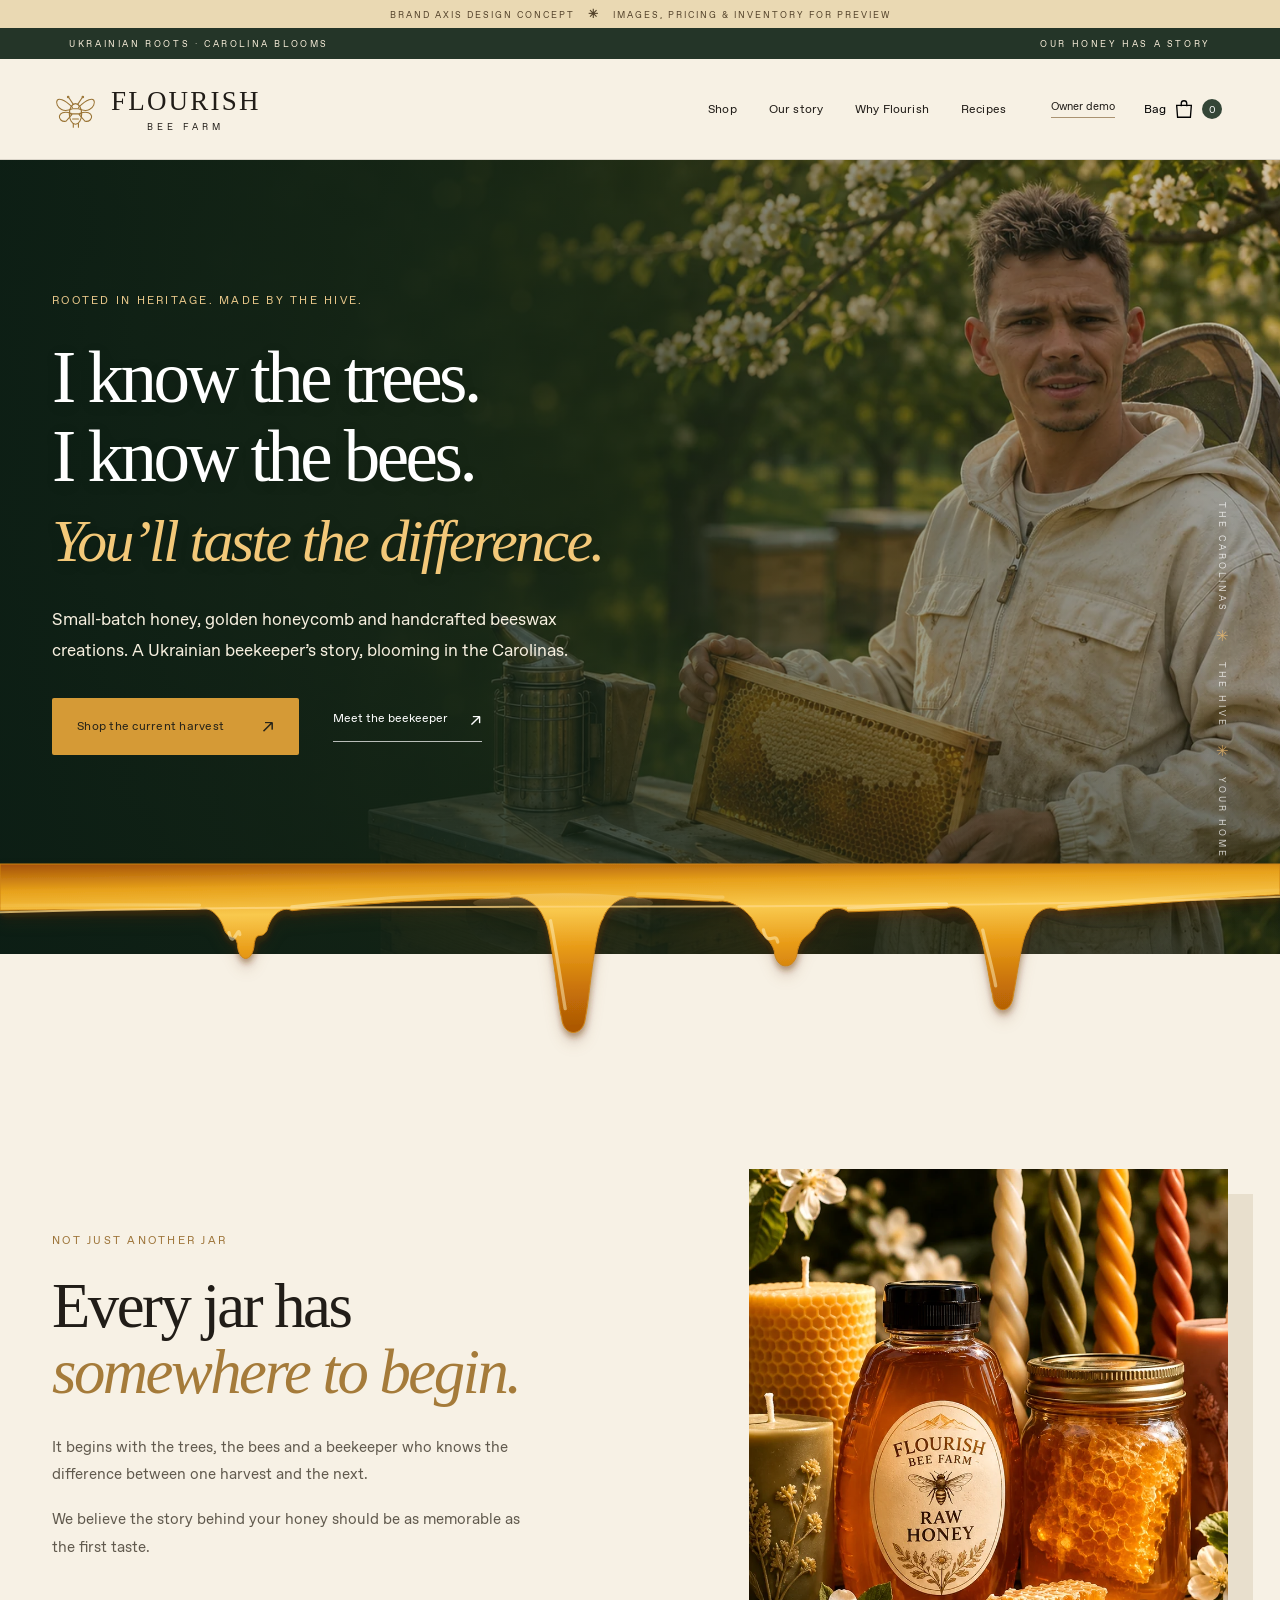
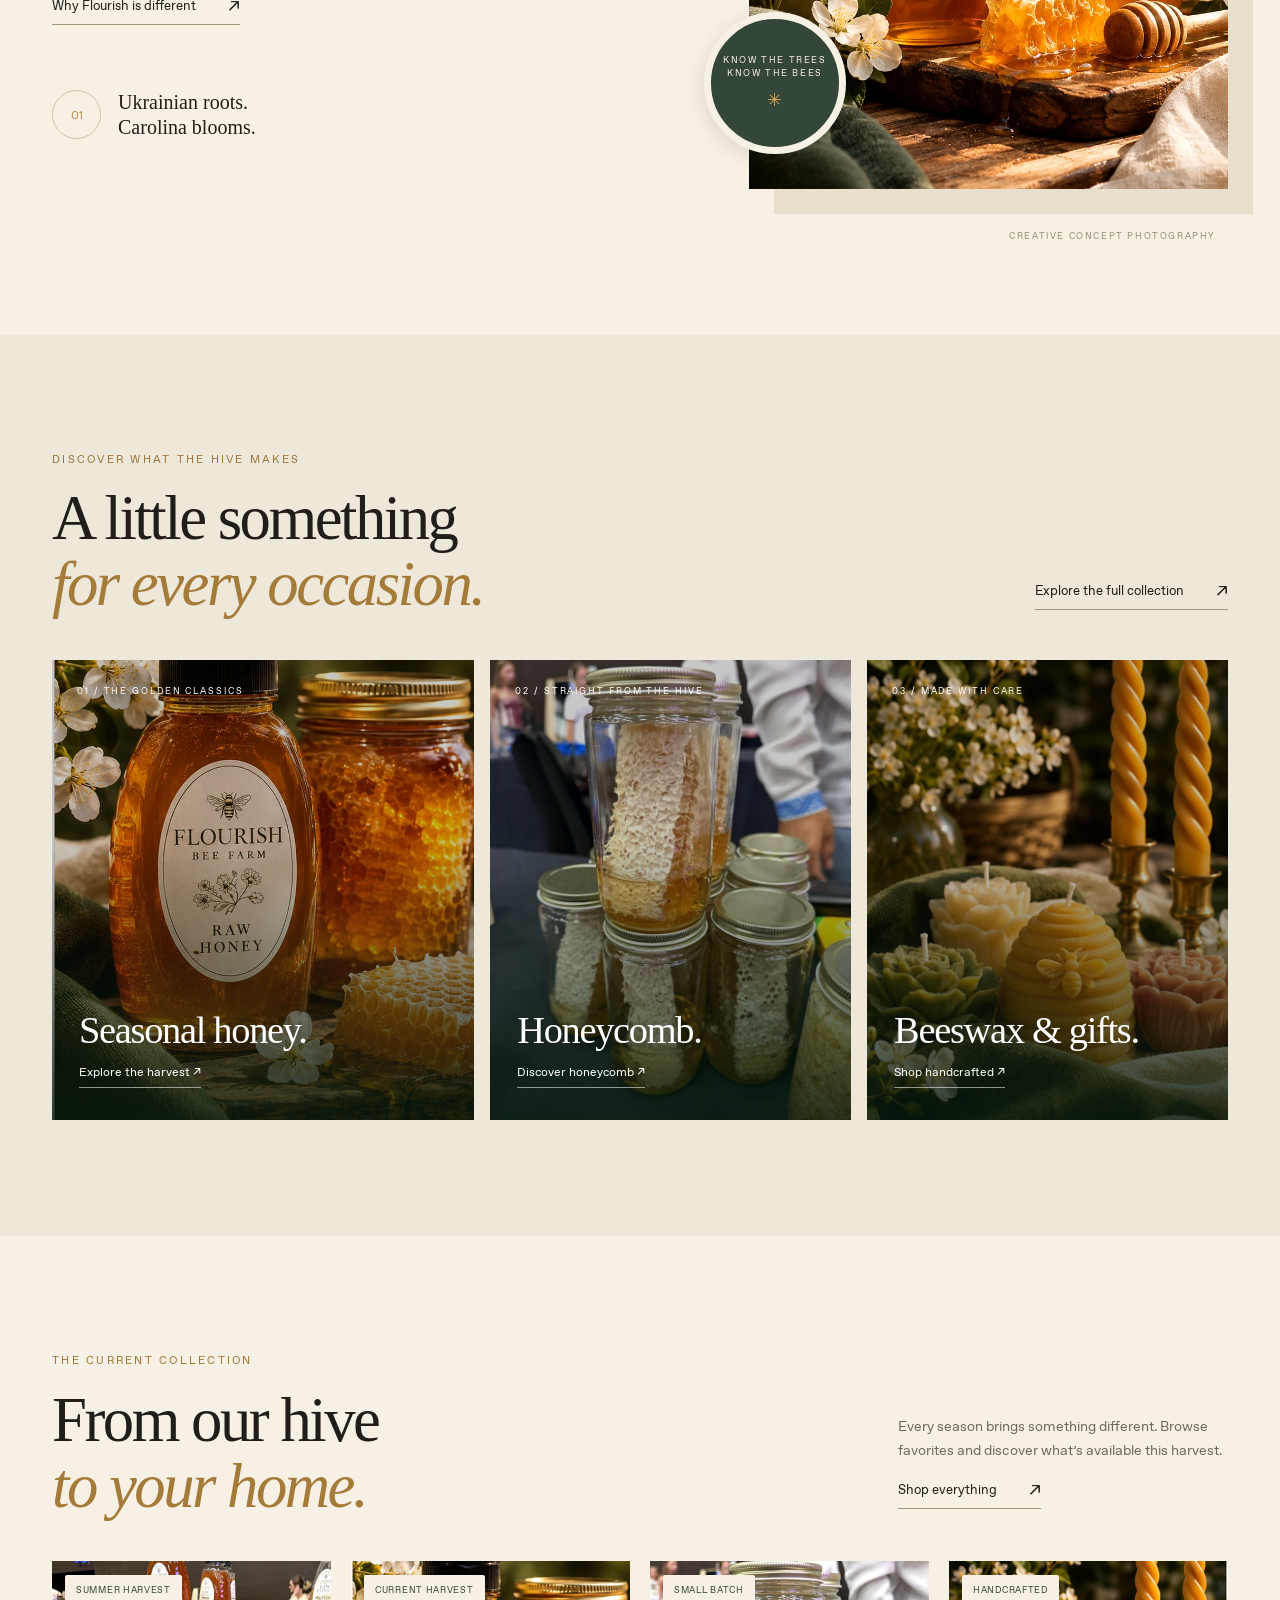
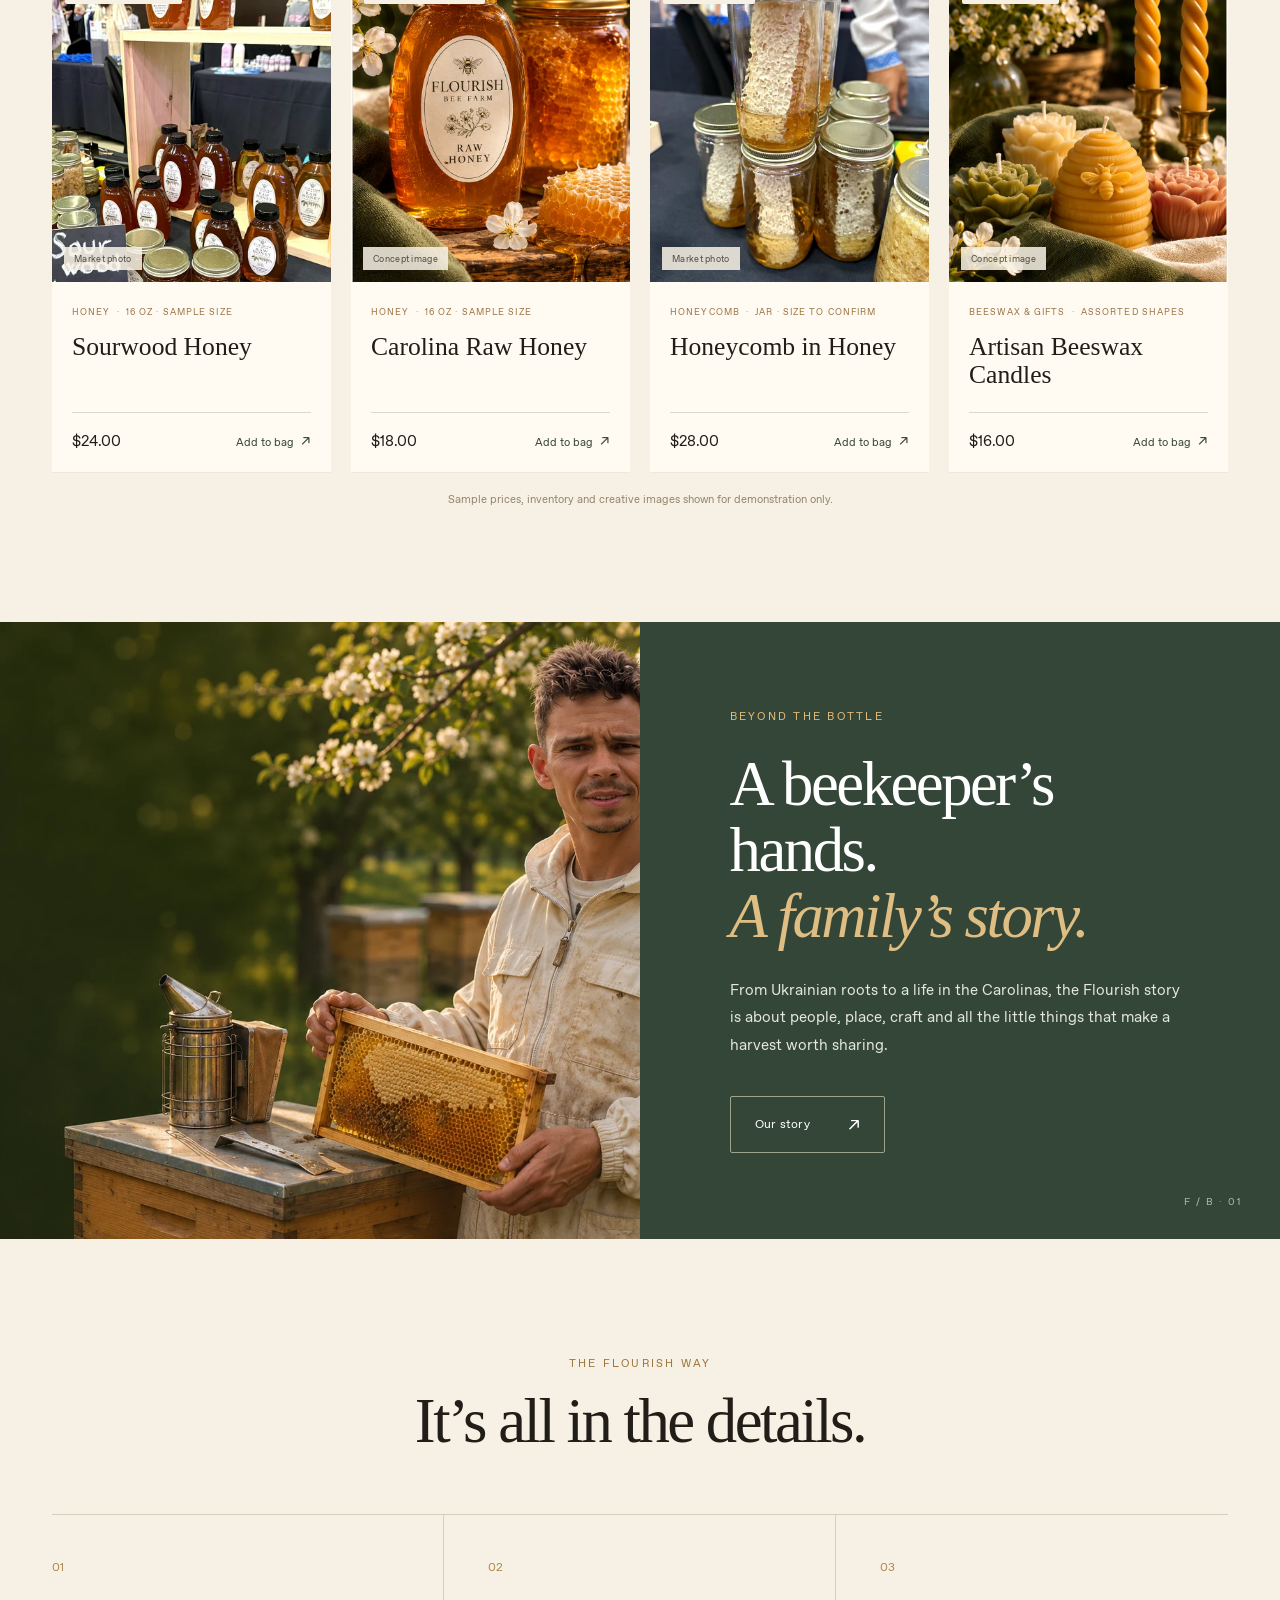
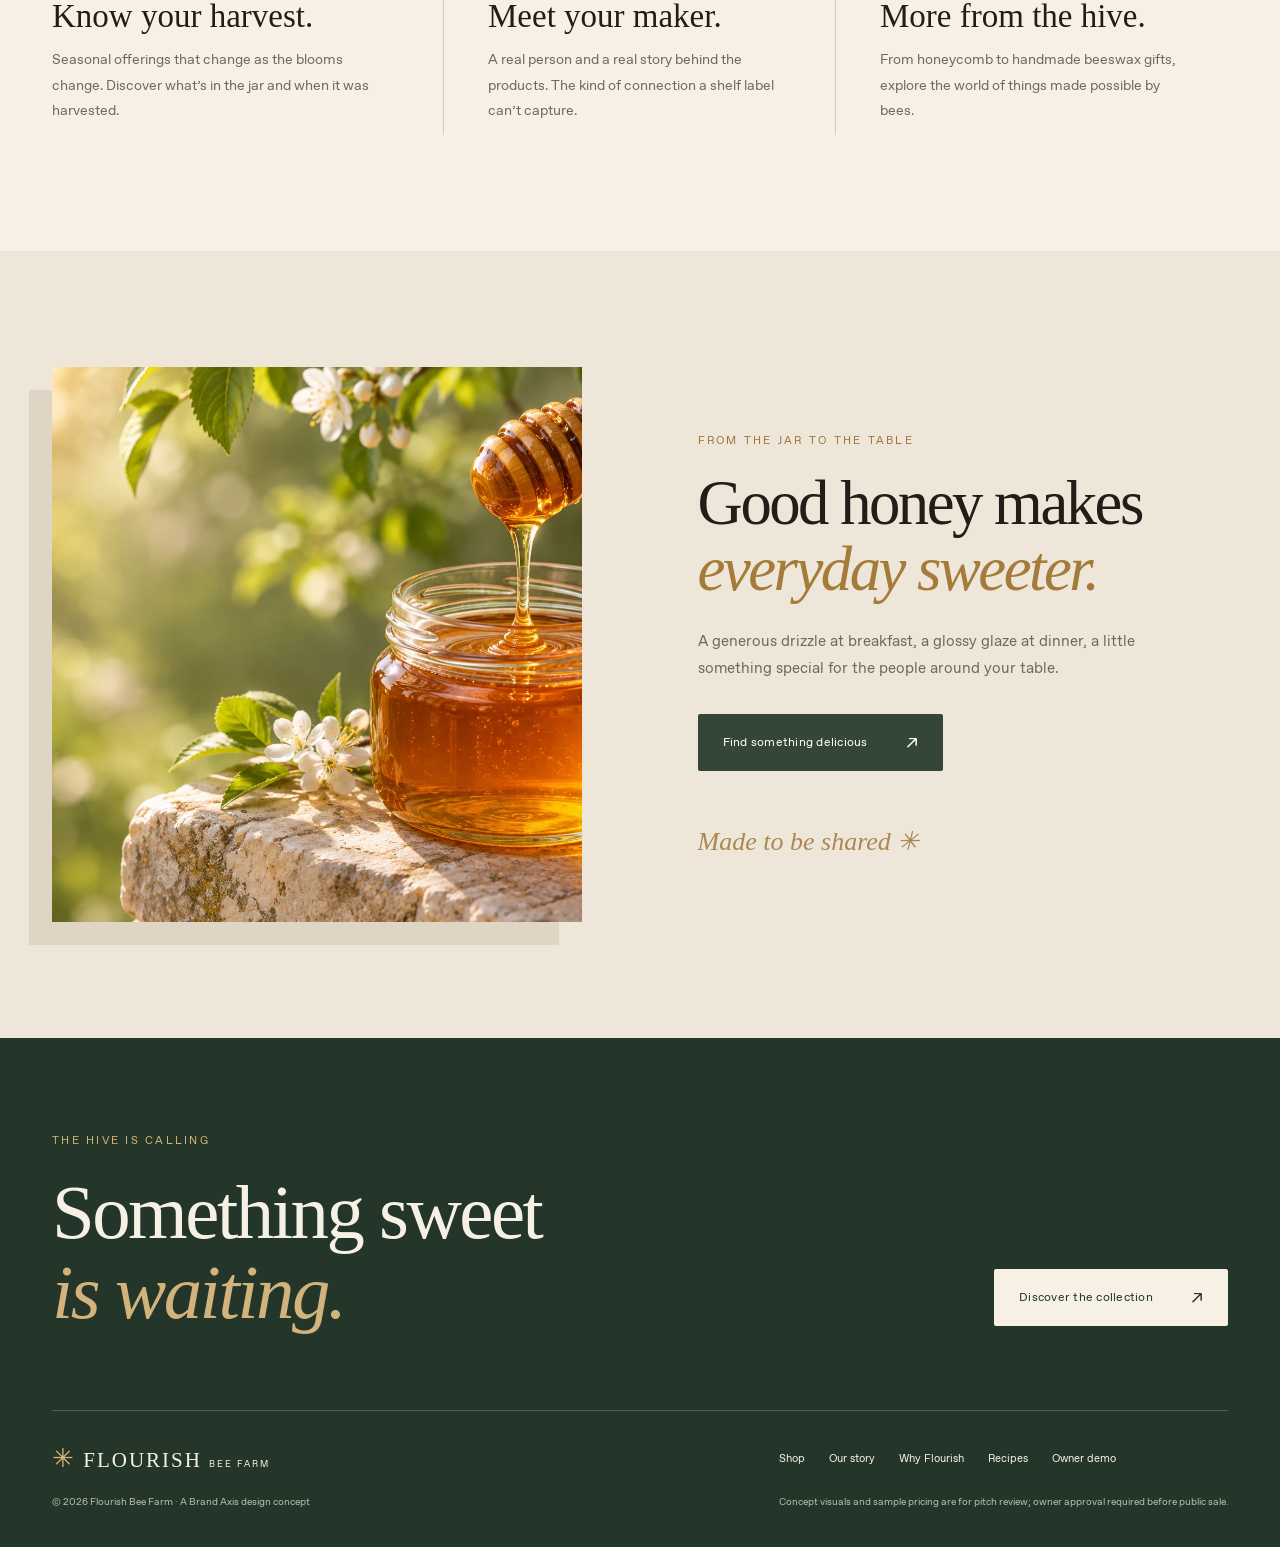
==== index.html @ b6181080 "Add files via upload" ====
<!doctype html><html lang="en"><head><meta charset="utf-8"><meta name="viewport" content="width=device-width,initial-scale=1"><meta name="theme-color" content="#344637"><meta name="description" content="Flourish Bee Farm: Ukrainian roots, Carolina bees, and honey made to be remembered."><meta name="robots" content="noindex,nofollow"><link rel="icon" href="assets/favicon.svg" type="image/svg+xml"><link rel="stylesheet" href="site.css"><title>Know the Trees. Know the Bees. | Flourish Bee Farm</title></head><body><a class="skip-link" href="#main">Skip to content</a><div class="preview-banner">BRAND AXIS DESIGN CONCEPT <span>✳</span> IMAGES, PRICING &amp; INVENTORY FOR PREVIEW</div><div class="announcement"><span>UKRAINIAN ROOTS · CAROLINA BLOOMS</span><span class="announcement-other">OUR HONEY HAS A STORY</span></div><header class="site-header"><div class="nav-wrap"><a href="index.html" class="brand" aria-label="Flourish Bee Farm, home"><svg class="brand-mark" aria-hidden="true" viewBox="0 0 64 64" fill="none" stroke="currentColor" stroke-width="1.5" stroke-linecap="round"><ellipse cx="32" cy="38" rx="8.4" ry="14"/><path d="M27 31h10M24 38h16M28 45h8M29 51v5M36 51v5M29 25l-6-9M35 25l6-9M28 29C3 5 2 27 13 32c6 3 10 1 15-1M36 29C61 5 62 27 51 32c-6 3-10 1-15-1M26 37C5 31 7 50 19 48l8-9M38 37c21-6 19 13 7 11l-8-9"/><circle cx="22" cy="15" r="1"/><circle cx="42" cy="15" r="1"/></svg><span>FLOURISH<small>BEE FARM</small></span></a><nav class="main-nav" aria-label="Main navigation"><a href="shop.html" data-nav="shop">Shop</a><a href="our-story.html" data-nav="story">Our story</a><a href="why-flourish.html" data-nav="why">Why Flourish</a><a href="recipes.html" data-nav="recipes">Recipes</a></nav><div class="nav-tools"><a href="admin.html" class="admin-top" title="Open owner demo">Owner demo</a><button type="button" class="bag-trigger" data-open-cart aria-label="Open shopping bag"><span>Bag</span><svg viewBox="0 0 24 24" fill="none" stroke="currentColor" stroke-width="1.45"><path d="M4 8h16l-1 13H5L4 8Z"/><path d="M9 9V6a3 3 0 0 1 6 0v3"/></svg><span class="bag-count" data-cart-count>0</span></button><button type="button" class="menu-toggle" id="menu-toggle" aria-label="Open navigation" aria-expanded="false" aria-controls="mobile-menu"><i></i><i></i></button></div></div><nav class="mobile-nav" id="mobile-menu" hidden aria-label="Mobile navigation"><a href="index.html">Home</a><a href="shop.html">Shop</a><a href="our-story.html">Our story</a><a href="why-flourish.html">Why Flourish</a><a href="recipes.html">Recipes</a><a href="admin.html">Owner preview ↗</a></nav></header><main id="main"><section class="hero" id="top"><img class="hero-image" src="assets/beekeeper-owner.webp" alt="Concept beekeeper portrait at an apiary" fetchpriority="high"><div class="hero-overlay"></div><div class="container hero-content"><div class="hero-copy"><p class="eyebrow hero-eyebrow">ROOTED IN HERITAGE. MADE BY THE HIVE.</p><h1>I know the trees.<br>I know the bees.<br><em>You’ll taste the difference.</em></h1><p>Small-batch honey, golden honeycomb and handcrafted beeswax creations. A Ukrainian beekeeper’s story, blooming in the Carolinas.</p><div class="hero-actions"><a class="btn btn-gold" href="shop.html">Shop the current harvest <span>↗</span></a><a class="hero-text-link" href="our-story.html">Meet the beekeeper <span>↗</span></a></div></div></div><div class="hero-side-note">THE CAROLINAS <span>✳</span> THE HIVE <span>✳</span> YOUR HOME</div><div class="honey-edge" aria-hidden="true"><svg id="honey-svg" viewBox="0 0 1440 210" preserveAspectRatio="none" xmlns="http://www.w3.org/2000/svg"><defs><linearGradient id="honey-gold" x1="0" x2="0.12" y1="0" y2="1"><stop offset="0" stop-color="#a45107"/><stop offset=".16" stop-color="#e7a11b"/><stop offset=".32" stop-color="#f9c94e"/><stop offset=".53" stop-color="#e99d19"/><stop offset=".77" stop-color="#cb7508"/><stop offset="1" stop-color="#ad5905"/></linearGradient><linearGradient id="honey-reflect" x1="0" y1="0" x2="1" y2="0"><stop offset="0" stop-color="#fff4bb" stop-opacity=".1"/><stop offset=".21" stop-color="#fff5cc" stop-opacity=".85"/><stop offset=".45" stop-color="#ffe4a0" stop-opacity=".3"/><stop offset=".75" stop-color="#ffffff" stop-opacity=".8"/><stop offset="1" stop-color="#fff6dd" stop-opacity=".1"/></linearGradient><filter id="honey-shadow" x="-10%" y="-20%" width="120%" height="170%"><feDropShadow dx="1" dy="4" stdDeviation="3" flood-color="#653300" flood-opacity=".26"/></filter><linearGradient id="honey-sheen" x1="0" y1="0" x2="0" y2="1"><stop stop-color="#fff4d2" stop-opacity=".88"/><stop offset="1" stop-color="#ffb931" stop-opacity="0"/></linearGradient></defs><path id="honey-body" fill="url(#honey-gold)" filter="url(#honey-shadow)" stroke="#cf8516" stroke-width="1"/><path id="honey-highlight" fill="none" stroke="url(#honey-reflect)" stroke-width="7" stroke-linecap="round" opacity=".85"/><path id="honey-rim" fill="none" stroke="#ffd984" stroke-width="2" opacity=".75"/><path id="honey-drop-shine" fill="none" stroke="#fff4c6" stroke-linecap="round" stroke-width="4" opacity=".62"/><ellipse id="honey-sparkle" cx="700" cy="40" rx="90" ry="10" fill="url(#honey-sheen)" opacity=".3"/></svg></div></section>
<section class="introduction section-padding" id="why"><div class="container intro-grid"><div class="intro-copy"><p class="eyebrow warm">NOT JUST ANOTHER JAR</p><h2>Every jar has<br><em>somewhere to begin.</em></h2><p>It begins with the trees, the bees and a beekeeper who knows the difference between one harvest and the next.</p><p>We believe the story behind your honey should be as memorable as the first taste.</p><a class="underlined-link" href="why-flourish.html">Why Flourish is different <span>↗</span></a><div class="heritage-tag"><span>01</span><div><strong>Ukrainian roots.</strong><strong>Carolina blooms.</strong></div></div></div><div class="intro-image-stack"><img class="intro-main" src="assets/scene-collection.webp" alt="Concept product still life with raw honey, honeycomb and beeswax candles" loading="lazy"><div class="intro-small-stamp">KNOW THE TREES<br>KNOW THE BEES<br><span>✳</span></div><div class="concept-caption">CREATIVE CONCEPT PHOTOGRAPHY</div></div></div></section>
<section class="categories section-padding"><div class="container"><div class="section-row"><div><p class="eyebrow warm">DISCOVER WHAT THE HIVE MAKES</p><h2>A little something<br><em>for every occasion.</em></h2></div><a href="shop.html" class="underlined-link">Explore the full collection <span>↗</span></a></div><div class="category-grid"><a class="category-tile category-large" href="shop.html?category=Honey"><img loading="lazy" src="assets/scene-honey.webp" alt="Concept artisanal raw honey bottle"><div class="tile-gradient"></div><span class="tile-index">01 / THE GOLDEN CLASSICS</span><div class="tile-copy"><h3>Seasonal honey.</h3><span>Explore the harvest ↗</span></div></a><a class="category-tile" href="shop.html?category=Honeycomb"><img loading="lazy" src="assets/market-honeycomb.webp" alt="Actual honeycomb displayed in glass jars at a Flourish market"><div class="tile-gradient"></div><span class="tile-index">02 / STRAIGHT FROM THE HIVE</span><div class="tile-copy"><h3>Honeycomb.</h3><span>Discover honeycomb ↗</span></div></a><a class="category-tile" href="shop.html?category=Beeswax%20%26%20Gifts"><img loading="lazy" src="assets/scene-candles.webp" alt="Concept beeswax candle arrangement"><div class="tile-gradient"></div><span class="tile-index">03 / MADE WITH CARE</span><div class="tile-copy"><h3>Beeswax &amp; gifts.</h3><span>Shop handcrafted ↗</span></div></a></div></div></section>
<section class="seasonal section-padding"><div class="container"><div class="section-row"><div><p class="eyebrow warm">THE CURRENT COLLECTION</p><h2>From our hive<br><em>to your home.</em></h2></div><div class="section-intro"><p>Every season brings something different. Browse favorites and discover what’s available this harvest.</p><a class="underlined-link" href="shop.html">Shop everything <span>↗</span></a></div></div><div id="featured-products" class="product-grid product-grid-four"></div><div class="pricing-note">Sample prices, inventory and creative images shown for demonstration only.</div></div></section>
<section class="story-band"><div class="story-band-image"><img loading="lazy" src="assets/beekeeper-owner.webp" alt="Concept portrait of a beekeeper inspecting a honeycomb frame"></div><div class="story-band-copy"><p class="eyebrow">BEYOND THE BOTTLE</p><h2>A beekeeper’s hands.<br><em>A family’s story.</em></h2><p>From Ukrainian roots to a life in the Carolinas, the Flourish story is about people, place, craft and all the little things that make a harvest worth sharing.</p><a class="btn btn-outline-light" href="our-story.html">Our story <span>↗</span></a><span class="story-band-number">F / B · 01</span></div></section>
<section class="value-section section-padding"><div class="container"><div class="value-heading"><p class="eyebrow warm">THE FLOURISH WAY</p><h2>It’s all in the details.</h2></div><div class="value-grid"><article><span>01</span><h3>Know your harvest.</h3><p>Seasonal offerings that change as the blooms change. Discover what’s in the jar and when it was harvested.</p></article><article><span>02</span><h3>Meet your maker.</h3><p>A real person and a real story behind the products. The kind of connection a shelf label can’t capture.</p></article><article><span>03</span><h3>More from the hive.</h3><p>From honeycomb to handmade beeswax gifts, explore the world of things made possible by bees.</p></article></div></div></section>
<section class="recipe-feature section-padding"><div class="container recipe-feature-grid"><div class="recipe-feature-photo"><img src="assets/pour.webp" loading="lazy" alt="Honey flowing from a dipper into a glass jar"></div><div class="recipe-feature-copy"><p class="eyebrow warm">FROM THE JAR TO THE TABLE</p><h2>Good honey makes<br><em>everyday sweeter.</em></h2><p>A generous drizzle at breakfast, a glossy glaze at dinner, a little something special for the people around your table.</p><a class="btn btn-dark" href="recipes.html">Find something delicious <span>↗</span></a><div class="script-accent">Made to be shared ✳</div></div></div></section>
</main><footer class="footer"><div class="footer-lead container"><div><p class="eyebrow">THE HIVE IS CALLING</p><h2>Something sweet<br><em>is waiting.</em></h2></div><a href="shop.html" class="btn btn-cream">Discover the collection <span>↗</span></a></div><div class="footer-bottom container"><a class="footer-brand" href="index.html"><span>✳</span> FLOURISH <small>BEE FARM</small></a><div class="footer-links"><a href="shop.html">Shop</a><a href="our-story.html">Our story</a><a href="why-flourish.html">Why Flourish</a><a href="recipes.html">Recipes</a><a href="admin.html">Owner demo</a></div><p>© <span id="year">2026</span> Flourish Bee Farm · A Brand Axis design concept</p><p class="footer-legal">Concept visuals and sample pricing are for pitch review; owner approval required before public sale.</p></div></footer><dialog class="cart-dialog" id="cart-panel" aria-labelledby="cart-title"><div class="cart-shell"><div class="cart-header"><div><p class="eyebrow warm">A LITTLE SOMETHING SWEET</p><h2 id="cart-title">Your bag <span>✳</span></h2></div><button class="close-icon" aria-label="Close bag" data-cart-close>×</button></div><div id="cart-items" class="bag-items"></div><div class="bag-footer"><p class="cart-shipping" data-shipping-remaining></p><div class="subtotal"><span>Estimated subtotal</span><strong data-subtotal>$0.00</strong></div><button class="btn btn-dark checkout-btn" id="cart-checkout" type="button">Checkout coming with Stripe <span>↗</span></button><p class="cart-disclaimer">Design preview only. No payments, live stock or orders are processed.</p></div></div></dialog><div id="toast" class="toast" role="status" aria-live="polite"></div><script defer src="site.js"></script><script defer src="honey.js"></script></body></html>
---- site.css ----
@font-face{font-family:Flourish Sans;src:url('assets/sans.woff2') format('woff2');font-display:swap;font-weight:100 900}
:root{--ivory:#F7F1E5;--paper:#EAE4D8;--linen:#E5DBCA;--honey:#D59A36;--gold:#eebc61;--amber:#503019;--forest:#344637;--forest-dark:#243528;--ink:#211D18;--muted:#71695C;--line:rgba(67,62,44,.18);--serif:Georgia,'Times New Roman',serif;--sans:'Flourish Sans',Arial,sans-serif}
*,*:before,*:after{box-sizing:border-box}html{scroll-behavior:smooth;scroll-padding-top:100px}body{margin:0;background:var(--ivory);color:var(--ink);font-family:var(--sans);font-size:15px;-webkit-font-smoothing:antialiased}body:has(dialog[open]){overflow:hidden}button,input,textarea,select{font:inherit}button{cursor:pointer}button:disabled{opacity:.52;cursor:not-allowed}a{color:inherit;text-decoration:none}img{display:block;width:100%;height:100%;object-fit:cover}h1,h2,h3,h4,p,figure{margin:0}h1,h2,h3{font-family:var(--serif);font-weight:400}em{font-weight:400}a:focus-visible,button:focus-visible,input:focus-visible,select:focus-visible,textarea:focus-visible,summary:focus-visible{outline:2px solid var(--honey);outline-offset:4px}::selection{background:#eed198;color:var(--ink)}.container{width:min(1320px,calc(100% - 104px));margin:0 auto}.section-padding{padding:116px 0}.eyebrow{font-weight:650;font-size:11px;letter-spacing:2.25px;line-height:1.7}.eyebrow.warm,.warm{color:#9d7439}.tiny-label{font-size:11px;letter-spacing:1px;text-transform:uppercase}.muted{color:var(--muted)}h2{font-size:clamp(45px,4.9vw,72px);line-height:1.05;letter-spacing:-2.5px}h2 em,h1 em{font-style:italic;color:#a57b3a}.btn{display:inline-flex;align-items:center;justify-content:space-between;gap:38px;min-height:52px;padding:17px 24px;border:1px solid transparent;border-radius:2px;font-size:12px;font-weight:700;letter-spacing:.25px;transition:background .25s,transform .25s,border .25s;white-space:nowrap}.btn span,.underlined-link span{font-size:18px;font-weight:400}.btn:hover{transform:translateY(-2px)}.btn-gold{background:var(--honey);color:#262319}.btn-gold:hover{background:#edb65a}.btn-dark{background:var(--forest);color:#fff}.btn-dark:hover{background:#213729}.btn-cream{background:var(--ivory);color:var(--forest-dark)}.btn-cream:hover{background:#fff}.btn-outline-light{border-color:#e4e0c49b;color:#fff}.btn-outline-light:hover{background:#ffffff1c}.underlined-link{display:inline-flex;gap:32px;align-items:center;justify-content:space-between;border-bottom:1px solid #9d987d;padding-bottom:8px;font-size:13px;font-weight:700;width:max-content;max-width:100%;transition:gap .2s}.underlined-link:hover{gap:43px}.skip-link{position:fixed;top:-140px;left:16px;padding:14px 18px;background:#fff;z-index:999}.skip-link:focus{top:15px}.sr-only,.visually-hidden{position:absolute;width:1px;height:1px;margin:-1px;padding:0;overflow:hidden;clip:rect(0,0,0,0);white-space:nowrap;border:0}
/* Navigation */
.preview-banner{background:#ead9b3;color:#54432b;text-align:center;padding:7px 15px;font-size:9px;letter-spacing:2px;font-weight:800}.preview-banner span{padding-inline:9px;font-size:12px}.announcement{min-height:31px;background:var(--forest-dark);color:#f6ecd8;display:flex;justify-content:space-between;align-items:center;padding:6px 5.4%;font-size:9px;letter-spacing:2.6px;font-weight:600}.site-header{position:relative;z-index:50;background:#f7f1e5f7;border-bottom:1px solid rgba(55,52,42,.15)}.nav-wrap{width:min(1450px,calc(100% - 104px));margin:0 auto;display:flex;align-items:center;min-height:100px;gap:45px}.brand{display:flex;align-items:center;gap:12px;white-space:nowrap}.brand-mark{display:flex;align-items:center;justify-content:center;width:47px;height:47px;color:#9a7435;font-family:var(--serif);font-size:50px;line-height:1}.brand>span:last-child{font-family:var(--serif);font-size:27px;letter-spacing:2.2px;line-height:1}.brand small{display:block;font-family:var(--sans);font-size:9px;font-weight:650;letter-spacing:4px;text-align:center;margin-top:7px}.main-nav{display:flex;align-items:center;gap:32px;margin-left:auto}.main-nav a{font-size:12px;letter-spacing:.15px;white-space:nowrap;transition:color .2s}.main-nav a:hover,.footer-links a:hover{color:#b38b46}.nav-tools{display:flex;align-items:center;gap:23px}.admin-top{font-size:11px;padding-bottom:4px;border-bottom:1px solid #aa9371;white-space:nowrap}.bag-trigger{border:0;background:transparent;display:flex;align-items:center;gap:7px;font-size:12px}.bag-trigger svg{width:22px;height:22px}.bag-count{display:grid;place-items:center;width:20px;height:20px;min-width:20px;border-radius:50%;background:var(--forest);color:#fff;font-size:10px}.menu-toggle{display:none;border:0;background:transparent;padding:12px}.menu-toggle i{display:block;width:24px;border-top:1.5px solid #22352a;margin:6px}.mobile-nav{background:var(--ivory);padding:10px 32px 25px;box-shadow:0 15px 20px #191c1422}.mobile-nav a{display:block;padding:12px 0;border-bottom:1px solid var(--line)}[hidden]{display:none!important}
/* Hero and animated honey */
.hero{height:clamp(690px,62vw,810px);position:relative;background:#213324;color:#fff;isolation:isolate}.hero-image{position:absolute;inset:0;z-index:-3;object-position:60% 35%}.hero-overlay{position:absolute;inset:0;z-index:-2;background:linear-gradient(90deg,#0c1e15f2 0%,#122417ca 35%,#1a291780 65%,#101d1333 100%),linear-gradient(0deg,#07130888,transparent 37%)}.hero-content{height:100%;display:flex;align-items:center;padding-top:8px;padding-bottom:75px}.hero-copy{position:relative;z-index:2;max-width:880px}.hero-eyebrow{color:#eac98b;margin-bottom:27px}.hero h1{font-size:clamp(56px,5.7vw,89px);line-height:1.09;letter-spacing:-3.5px;text-shadow:0 3px 14px #0002}.hero h1 em{font-size:.82em;color:#f3c879;white-space:nowrap;letter-spacing:-2.6px}.hero-copy>p:not(.eyebrow){font-size:17px;line-height:1.8;max-width:530px;margin:28px 0 32px;color:#f7f0e0}.hero-actions{display:flex;gap:34px;align-items:center;flex-wrap:wrap}.hero-text-link{font-size:12px;border-bottom:1px solid #ffffffb3;padding-bottom:10px;display:inline-flex;gap:22px}.hero-text-link span{font-size:17px}.hero-side-note{position:absolute;right:49px;bottom:95px;z-index:4;writing-mode:vertical-rl;letter-spacing:3px;font-size:9px;opacity:.74;display:flex;align-items:center;gap:14px}.hero-side-note span{font-size:15px;color:#f7c16e}.honey-edge{position:absolute;z-index:10;bottom:-115px;left:0;right:0;height:205px;pointer-events:none;filter:drop-shadow(0 4px 2px #66361034) drop-shadow(0 8px 7px #73360929)}.honey-edge svg{width:100%;height:100%;overflow:visible}.introduction{position:relative;z-index:0;padding-top:215px;background:var(--ivory)}
/* Intro */
.intro-grid{display:grid;grid-template-columns:1fr 1fr;align-items:center;gap:min(10vw,135px)}.intro-copy{padding:20px 0 35px}.intro-copy h2{margin:23px 0 28px}.intro-copy p:not(.eyebrow){max-width:480px;color:#615a4e;line-height:1.82;font-size:15px;margin:0 0 18px}.intro-copy .underlined-link{margin-top:16px}.intro-image-stack{position:relative;margin:0 0 30px 45px}.intro-main{height:620px;width:100%;object-position:50% 50%;box-shadow:25px 25px 0 #e8dfcd}.intro-small-stamp{position:absolute;bottom:35px;left:-45px;background:var(--forest);color:#f8f1e2;width:142px;height:142px;display:flex;flex-direction:column;align-items:center;justify-content:center;gap:6px;font-size:9px;letter-spacing:1.6px;text-align:center;line-height:1.5;border:7px solid #f7f1e5;border-radius:50%;box-shadow:0 5px 20px #201f1120}.intro-small-stamp span{color:#d5a451;font-size:18px}.concept-caption{position:absolute;right:12px;bottom:-52px;font-size:9px;letter-spacing:1.6px;color:#9a8970}.heritage-tag{display:flex;align-items:center;gap:17px;margin-top:65px}.heritage-tag>span{font-size:12px;color:#ba8e4f;border:1px solid #cfc1a5;border-radius:50%;width:49px;height:49px;display:grid;place-items:center}.heritage-tag strong{display:block;font-family:var(--serif);font-size:20px;font-weight:400;line-height:1.25}
/* Category collections */
.categories{background:#eee8db}.section-row{display:flex;align-items:end;justify-content:space-between;gap:35px;margin-bottom:42px}.section-row h2{margin-top:17px}.section-row>.underlined-link{margin-bottom:8px}.category-grid{display:grid;grid-template-columns:1.17fr 1fr 1fr;gap:16px}.category-tile{position:relative;overflow:hidden;height:460px;color:#fff;background:#344637}.category-tile img{transition:transform .7s ease;filter:brightness(.78)}.category-tile:hover img{transform:scale(1.055)}.tile-gradient{position:absolute;inset:0;background:linear-gradient(0deg,#071a0dcc,transparent 60%)}.tile-index{position:absolute;top:25px;left:25px;font-size:9px;letter-spacing:1.9px}.tile-copy{position:absolute;left:27px;bottom:32px;right:27px}.tile-copy h3{font-size:clamp(32px,3vw,46px);letter-spacing:-1.3px;margin-bottom:13px}.tile-copy>span{display:block;font-size:12px;border-bottom:1px solid #fff8;padding-bottom:8px;width:max-content}
/* Products */
.seasonal{background:var(--ivory)}.section-intro{max-width:330px;align-self:end;padding-bottom:10px}.section-intro p{font-size:14px;color:var(--muted);line-height:1.7;margin-bottom:17px}.product-grid{display:grid;gap:20px}.product-grid-four{grid-template-columns:repeat(4,minmax(0,1fr))}.product-card{background:#fffaf2;min-width:0;box-shadow:0 1px 0 #c5bca72a}.product-photo{position:relative;display:block;aspect-ratio:4/4.6;overflow:hidden;background:#eee2cc}.product-photo img{transition:transform .5s}.product-photo:hover img{transform:scale(1.045)}.photo-type{position:absolute;bottom:12px;left:12px;background:#f7f1e5dc;color:#514c40;padding:6px 10px;font-size:9px;letter-spacing:.3px}.pill{border-radius:2px;background:var(--ivory);color:var(--forest);font-size:9px;letter-spacing:.7px;position:absolute;top:14px;left:13px;padding:9px 11px;text-transform:uppercase;font-weight:750}.pill-muted{background:#eee1ce;color:#554c3d}.product-details{padding:23px 20px 19px}.product-details .tiny-label{font-size:9px;color:#9b7445;letter-spacing:1.1px;line-height:1.6}.product-details .tiny-label span{margin:0 3px}.product-details h3{font-size:clamp(21px,2vw,29px);line-height:1.13;min-height:57px;margin:13px 0 22px}.product-details h3 a:hover{text-decoration:underline;text-decoration-thickness:1px;text-underline-offset:5px}.product-bottom{display:flex;justify-content:space-between;align-items:center;gap:8px;border-top:1px solid var(--line);padding-top:16px}.product-bottom strong{font-size:15px;font-weight:700}.mini-add{border:0;background:transparent;color:var(--forest);font-size:11px;font-weight:750;white-space:nowrap;padding:4px 0}.mini-add span{margin-left:4px;font-size:14px}.mini-add:hover{text-decoration:underline}.not-available{font-size:10px;color:var(--muted)}.pricing-note{font-size:11px;color:#95856c;margin-top:21px;text-align:center}
/* Story band */
.story-band{display:grid;grid-template-columns:1fr 1fr;min-height:605px;background:var(--forest);color:var(--ivory)}.story-band-image{overflow:hidden}.story-band-image img{height:100%;object-position:62% 50%}.story-band-copy{position:relative;display:flex;flex-direction:column;align-items:flex-start;justify-content:center;padding:86px clamp(40px,7vw,122px)}.story-band-copy .eyebrow{color:#e1bc7b;margin-bottom:25px}.story-band-copy h2{color:#fff}.story-band-copy h2 em{color:#dfbe83}.story-band-copy>p:not(.eyebrow){max-width:470px;color:#e3e7dc;font-size:15px;line-height:1.85;margin:27px 0 36px}.story-band-number{position:absolute;bottom:32px;right:38px;color:#b4bbad;letter-spacing:2px;font-size:10px}
/* Values */
.value-section{background:#f7f1e5}.value-heading{text-align:center;margin-bottom:60px}.value-heading h2{margin-top:15px}.value-grid{display:grid;grid-template-columns:repeat(3,1fr);gap:0;border-top:1px solid #d7cdbb}.value-grid article{padding:42px 44px 12px;border-right:1px solid #d7cdbb}.value-grid article:first-child{padding-left:0}.value-grid article:last-child{border-right:0}.value-grid article>span{font-size:12px;color:#ad884f}.value-grid h3{font-size:33px;margin:23px 0 12px}.value-grid p{color:var(--muted);line-height:1.8;font-size:14px;max-width:330px}
/* Recipes teaser */
.recipe-feature{background:#eee7d9}.recipe-feature-grid{display:grid;grid-template-columns:1fr 1fr;gap:min(9vw,125px);align-items:center}.recipe-feature-photo{height:555px;box-shadow:-23px 23px 0 #ded5c5}.recipe-feature-copy h2{margin:20px 0 25px}.recipe-feature-copy>p:not(.eyebrow){line-height:1.8;color:var(--muted);max-width:470px;margin-bottom:32px}.script-accent{font-family:var(--serif);font-size:26px;color:#aa8851;margin-top:55px;font-style:italic}
/* Footer */
.footer{background:#243629;color:#f7f1e5}.footer-lead{display:flex;justify-content:space-between;align-items:end;gap:40px;padding:94px 0 76px;border-bottom:1px solid #ffffff36}.footer-lead .eyebrow{color:#d3b277;margin-bottom:22px}.footer-lead h2{font-size:clamp(48px,6vw,81px)}.footer-lead h2 em{color:#d2b37b}.footer-lead .btn{margin-bottom:8px}.footer-bottom{padding:32px 0 40px;display:grid;grid-template-columns:1fr auto;gap:21px;align-items:center}.footer-brand{font-family:var(--serif);font-size:21px;letter-spacing:2px}.footer-brand span{font-size:26px;color:#dcb574}.footer-brand small{font-family:var(--sans);font-size:9px;letter-spacing:2px}.footer-links{display:flex;gap:24px;flex-wrap:wrap}.footer-links a{font-size:11px}.footer-bottom p{font-size:10px;color:#b8c0b0}.footer-legal{text-align:right}
/* Inner page hero */
.page-hero{position:relative;display:grid;grid-template-columns:1fr 45%;align-items:center;min-height:450px;background:var(--paper);overflow:hidden}.page-hero-copy{padding:74px 6vw 74px max(52px,calc((100vw - 1320px)/2));width:auto}.page-hero h1{font-size:clamp(56px,5.5vw,90px);line-height:1.02;letter-spacing:-3px;margin:20px 0 27px}.page-hero p:not(.eyebrow){max-width:500px;color:var(--muted);font-size:16px;line-height:1.8}.page-hero .tiny-label{display:block;font-size:10px;letter-spacing:.9px;margin-top:21px}.page-hero-img{height:100%;min-height:450px}.page-hero-img img{width:100%;height:100%;object-fit:cover}
/* Shop */
.shop-section{padding-top:75px}.shop-controls{display:flex;align-items:end;justify-content:space-between;gap:24px}.shop-filter-intro h2{font-size:50px;margin:10px 0 25px}.shop-tools{display:flex;gap:10px;margin-bottom:15px}.search-field,.sort-field{border:1px solid #c9c0b2;display:flex;align-items:center;gap:9px;padding:10px 13px;background:#fffaf3;min-height:45px}.search-field input{border:0;outline:none;background:transparent;min-width:210px;width:100%;font-size:12px}.sort-field select{border:0;outline:none;background:transparent;font-size:12px;max-width:185px;color:#524d40}.filter-bar{display:flex;flex-wrap:wrap;gap:8px;padding:12px 0 20px;border-bottom:1px solid #d9d0be}.filter-chip{background:transparent;border:1px solid #c4bba8;padding:12px 15px;font-size:11px;white-space:nowrap}.filter-chip small{margin-left:8px;font-size:9px;color:#8f826d}.filter-chip:hover,.filter-chip.chosen{background:var(--forest);color:#fff;border-color:var(--forest)}.filter-chip.chosen small{color:#d7d8c6}.results-line{display:flex;justify-content:space-between;color:#7c7468;font-size:12px;margin:23px 0}.shop-grid{grid-template-columns:repeat(4,minmax(0,1fr));gap:20px}.empty-grid{grid-column:1/-1;text-align:center;padding:70px 10px}.empty-grid h3{font-size:35px;margin-bottom:13px}.empty-grid p{color:var(--muted);margin-bottom:18px}.collection-banner{background:var(--forest);color:#fff}.collection-banner-grid{display:grid;grid-template-columns:1fr 43%;align-items:center;gap:70px;min-height:440px}.collection-banner-grid>div{padding:65px 0}.collection-banner h2{margin:20px 0 22px}.collection-banner h2 em{color:#dfc18d}.collection-banner p:not(.eyebrow){color:#d9e3d7;margin:0 0 27px;line-height:1.8}.collection-banner img{height:440px}
/* Product details */
.breadcrumbs{font-size:11px;color:#746f61;padding:34px 0 25px}.breadcrumbs a{text-decoration:underline;text-underline-offset:4px}.breadcrumbs span{padding:0 9px;color:#b7a98c}.product-detail{display:grid;grid-template-columns:1fr .87fr;gap:clamp(40px,6vw,95px);padding-bottom:95px;align-items:center}.detail-image{position:relative;height:670px;background:#eee4d5}.detail-image img{height:100%;width:100%}.detail-copy{max-width:590px}.detail-copy h1{font-size:clamp(52px,5.5vw,85px);line-height:1.05;margin:20px 0 10px;letter-spacing:-3px}.detail-size{font-size:12px;color:#a18a70;letter-spacing:1px}.detail-price{font-family:var(--serif);font-size:32px;margin:25px 0}.detail-copy>p:not(.eyebrow):not(.detail-price):not(.detail-size){color:var(--muted);font-size:15px;line-height:1.8;margin:18px 0}.detail-copy .lead-copy{font-size:18px!important;color:#3c3c2f!important}.detail-buy{display:flex;align-items:center;gap:22px;flex-wrap:wrap;margin:38px 0 40px}.availability{font-size:12px;color:#8b7756}.detail-note{border-top:1px solid #d7cdbb;padding-top:25px}.detail-note strong{font-family:var(--serif);font-size:21px;font-weight:400}.detail-note p{font-size:12px;color:var(--muted);margin-top:10px;line-height:1.7}.related-heading{border-top:1px solid #d7cdbb;padding-top:60px}.related-heading h2{margin-top:15px}.related-products{grid-template-columns:repeat(3,1fr);margin:36px 0 100px}.missing-product{grid-column:1/-1;text-align:center;padding:60px}.missing-product h1{font-size:55px}.missing-product p{margin:20px}
/* Story, Why */
.editorial-hero{position:relative;height:610px;background:#243527;overflow:hidden;color:#fff}.editorial-image{position:absolute;inset:0}.editorial-image img{object-position:65% 35%}.editorial-image:after{content:"";position:absolute;inset:0;background:linear-gradient(90deg,#09170cea,#0c180dbb 42%,transparent 100%)}.editorial-copy{position:relative;width:min(1320px,calc(100% - 104px));margin:auto;padding-top:122px}.editorial-copy .eyebrow{color:#e2bd79}.editorial-copy h1{font-size:clamp(54px,6vw,85px);line-height:1.06;letter-spacing:-2px;margin:22px 0 25px}.editorial-copy h1 em{color:#e8c88c}.editorial-copy>p:not(.eyebrow){max-width:550px;font-size:16px;line-height:1.85;color:#f3eddc}.editorial-body{display:grid;grid-template-columns:1fr .9fr;gap:130px;align-items:start}.editorial-body h2{margin-top:20px}.editorial-body>div:last-child>p{font-size:16px;line-height:1.88;color:#655e52;margin-bottom:21px}.editorial-footnote{font-size:12px!important;color:#978972!important;border-left:2px solid #d3ac70;padding-left:16px;margin-top:29px}.editorial-body .underlined-link{margin-top:18px}.story-photo-row{display:grid;grid-template-columns:1fr 1fr;align-items:center;background:#ede5d7}.story-photo-row>img{height:590px}.story-photo-row>div{padding:60px clamp(40px,8vw,130px)}.story-photo-row h2{margin:20px 0}.story-photo-row p:not(.eyebrow){line-height:1.85;color:#6c6357;margin-bottom:26px}.value-story{display:grid;grid-template-columns:.85fr 1fr;gap:clamp(70px,9vw,150px);align-items:center}.value-story>div{max-width:530px}.value-story h2{margin:17px 0 25px}.value-story p:not(.eyebrow){font-size:16px;line-height:1.85;color:#696253;margin-bottom:22px}.value-story>img{height:520px}.alternate-section{background:#eee8db}.reverse>div{order:2}.reverse>img{order:1}
/* Recipes */
.section-desc{max-width:330px;line-height:1.8;color:var(--muted);font-size:14px}.recipe-card-grid{display:grid;grid-template-columns:repeat(3,1fr);gap:25px}.recipe-card{background:#fffaf2}.recipe-card>img{height:340px}.recipe-card>div{padding:28px}.recipe-card h3{font-size:29px;line-height:1.13;margin:15px 0}.recipe-card p:not(.eyebrow){font-size:14px;line-height:1.75;color:#6c6458}.recipe-card details{margin:18px 0;border-top:1px solid var(--line);border-bottom:1px solid var(--line);padding:15px 0}.recipe-card summary{font-size:13px;font-weight:700;cursor:pointer}.recipe-card ol{margin:15px 0 2px;padding-left:22px;font-size:13px;line-height:1.8;color:#665e51}.recipe-card .underlined-link{font-size:12px}
/* Admin product manager */
.admin-hero{background:#eae2d4;padding:75px 0 66px}.admin-hero .container{display:grid;grid-template-columns:1fr .85fr;column-gap:70px;align-items:center}.admin-hero .eyebrow{grid-column:1/-1}.admin-hero h1{font-size:clamp(56px,5vw,78px);line-height:1.06;letter-spacing:-2px;margin:15px 0 18px}.admin-hero>div>p:not(.eyebrow){font-size:14px;line-height:1.7;max-width:430px}.admin-warning{background:#fffbf3;border-left:3px solid #b68b4a;padding:17px 20px;display:flex;gap:15px;align-items:start;grid-column:2;grid-row:2/4;max-width:550px}.admin-warning>span{color:#956928;font-size:23px}.admin-warning strong{font-size:12px}.admin-warning p{font-size:12px;line-height:1.65;color:#6c675b;margin-top:7px}.admin-content{display:grid;grid-template-columns:1.08fr 1fr;gap:65px;padding-top:65px;padding-bottom:100px;align-items:start}.admin-section-header{display:flex;justify-content:space-between;align-items:end;gap:14px;border-bottom:1px solid #d9cfbd;padding-bottom:20px;margin-bottom:20px}.admin-section-header h2{font-size:36px;letter-spacing:-1px;margin-top:6px}.admin-section-header h2 small{font-family:var(--sans);font-size:12px;color:#817761;letter-spacing:0}.admin-section-header .underlined-link{font-size:11px}.admin-form{background:#fffaf2;padding:30px}.admin-form-grid{display:grid;grid-template-columns:1fr 1fr;gap:20px 18px}.admin-form-grid .wide{grid-column:1/-1}.admin-form label{font-size:12px;display:block;font-weight:700;color:#4d483d}.admin-form label span:not(.upload-plus){color:#b67c2b}.admin-form input:not([type=checkbox]):not([type=file]),.admin-form select,.admin-form textarea{width:100%;padding:13px 14px;border:1px solid #cfc6b7;border-radius:1px;background:#fffcf7;color:#2f2b25;margin-top:7px;min-height:46px;font-size:13px;font-weight:400}.admin-form textarea{resize:vertical}.admin-form input::placeholder,.admin-form textarea::placeholder{color:#a39a8c}.checkbox-label{display:flex!important;align-items:center;gap:12px;margin-top:25px}.checkbox-label input{width:17px;height:17px;accent-color:var(--forest)}.photo-upload-label>span{display:block;margin-bottom:8px}.upload-box{position:relative;min-height:200px;border:1px dashed #b4a58c;background:#f1e9db;display:flex!important;flex-direction:column;justify-content:center;align-items:center;gap:9px;cursor:pointer;overflow:hidden;text-align:center}.upload-box img{position:absolute;inset:0;width:100%;height:100%;object-fit:contain;background:#f5ecdd}.upload-box:has(img)>span:not(.upload-plus){position:relative;z-index:1;background:#fffdf3ed;padding:7px 12px}.upload-box small{font-weight:400;color:#7d7466}.upload-plus{font-size:36px!important;color:#8b7a5f!important;font-weight:400}.admin-submit-row{display:flex;gap:18px;align-items:center;margin-top:25px;flex-wrap:wrap}.text-button{border:0;background:none;color:#655e4e;text-decoration:underline;text-underline-offset:4px;padding:10px;font-size:12px}.admin-note{font-size:11px;color:#7f7365;line-height:1.65;margin-top:14px}.admin-listing{display:flex;gap:14px;align-items:center;padding:17px 0;border-bottom:1px solid #d9cfbd}.admin-listing img{width:67px;height:77px;object-fit:cover;flex-shrink:0}.admin-listing>div:nth-child(2){min-width:0;flex:1}.admin-listing strong{font-size:14px}.admin-listing p{font-size:11px;color:#797163;margin:6px 0}.admin-listing .admin-state{font-size:10px;color:#a47f48}.admin-row-actions{display:flex;gap:7px;align-self:center}.admin-row-actions button{border:1px solid #cfc5b3;background:transparent;padding:7px 10px;font-size:11px}.admin-row-actions button:hover{background:#eee4d5}.reset{margin:18px 0 0 -9px}
/* Cart */
.cart-dialog{position:fixed;top:0;right:0;left:auto;bottom:0;max-height:100%;height:100dvh;margin:0;width:min(475px,100%);border:0;padding:0;background:#f9f4ea;color:var(--ink);box-shadow:-16px 0 40px #0002}.cart-dialog::backdrop{background:rgba(9,19,10,.65)}.cart-shell{display:flex;flex-direction:column;height:100%}.cart-header{display:flex;justify-content:space-between;align-items:start;padding:30px;border-bottom:1px solid #d8cebb}.cart-header h2{font-size:39px;margin-top:8px;letter-spacing:-1px}.cart-header h2 span{font-size:22px;color:#b88c48}.close-icon{background:transparent;border:0;font-size:32px;line-height:1;padding:2px 8px}.bag-items{flex:1;overflow:auto;padding:8px 27px}.bag-item{display:flex;gap:15px;position:relative;padding:22px 0;border-bottom:1px solid #d8cebb}.bag-item img{width:91px;height:105px;flex-shrink:0}.bag-item>div{flex:1}.bag-item h3{font-size:22px;margin-bottom:7px}.bag-item div>span{font-size:10px;color:#766c5d}.bag-item strong{display:block;font-size:12px;margin:11px 0}.qty{display:flex;width:max-content;gap:16px;align-items:center;border:1px solid #d0c4b1}.qty button{border:0;background:transparent;padding:5px 9px;font-size:16px}.qty span{font-size:12px}.remove-item{border:0;background:transparent;font-size:22px;color:#897866;align-self:start}.bag-footer{padding:22px 27px 30px;border-top:1px solid #d8cebb}.cart-shipping{font-size:11px;color:#847250;margin-bottom:18px}.subtotal{display:flex;justify-content:space-between;align-items:center;font-size:12px;margin-bottom:20px}.subtotal strong{font-size:20px}.checkout-btn{width:100%}.cart-disclaimer{font-size:10px;color:#8c8172;line-height:1.7;margin-top:12px;text-align:center}.cart-empty{text-align:center;padding-top:80px}.cart-empty-icon{font-size:60px;color:#c49d5d}.cart-empty h3{font-size:35px;margin:20px 0 10px}.cart-empty p{color:#777061;margin-bottom:22px}.toast{position:fixed;z-index:120;bottom:32px;left:50%;transform:translate(-50%,24px);opacity:0;pointer-events:none;background:#243629;color:#fff;padding:14px 22px;box-shadow:0 10px 20px #0003;max-width:calc(100% - 36px);text-align:center;font-size:12px;transition:transform .2s,opacity .2s}.toast.show{opacity:1;transform:translate(-50%,0)}
@media(max-width:1200px){.container,.nav-wrap{width:min(100% - 72px,1320px)}.nav-wrap{gap:22px}.main-nav{gap:21px}.brand>span:last-child{font-size:23px}.hero h1{font-size:clamp(53px,6.2vw,77px)}.product-grid-four,.shop-grid{grid-template-columns:repeat(3,minmax(0,1fr))}.story-band-copy{padding:55px 60px}.intro-grid{gap:60px}.intro-main{height:540px}.admin-content{gap:30px}}
@media(max-width:980px){.nav-wrap{min-height:80px}.main-nav,.admin-top{display:none}.menu-toggle{display:block}.nav-tools{margin-left:auto}.hero{height:735px}.hero h1{font-size:clamp(50px,7vw,70px)}.hero h1 em{white-space:normal}.intro-grid{grid-template-columns:1fr 1fr;gap:42px}.intro-main{height:470px}.category-grid{grid-template-columns:1fr 1fr}.category-large{grid-column:1/-1;height:390px}.category-tile{height:370px}.section-padding{padding:88px 0}.introduction{padding-top:180px}.story-band{min-height:500px}.story-band-copy{padding:50px 40px}.story-band h2{font-size:50px}.value-grid article{padding:25px}.recipe-feature-photo{height:440px}.page-hero{grid-template-columns:1fr 42%}.page-hero-copy{padding:60px 38px}.page-hero h1{font-size:60px}.admin-content{grid-template-columns:1fr}.admin-hero .container{grid-template-columns:1fr}.admin-warning{grid-column:1;grid-row:auto;margin-top:25px}.admin-sidebar{border-top:1px solid var(--line);padding-top:25px}.product-detail{gap:35px}.detail-image{height:560px}.editorial-body{gap:55px}.value-story{gap:55px}}
@media(max-width:700px){.container,.nav-wrap{width:calc(100% - 38px)}.preview-banner{font-size:8px;letter-spacing:1px}.announcement{font-size:8px;letter-spacing:1.1px;justify-content:center}.announcement-other{display:none}.nav-wrap{min-height:74px}.brand{gap:6px}.brand-mark{width:33px;font-size:36px}.brand>span:last-child{font-size:22px;letter-spacing:1px}.brand small{font-size:8px;letter-spacing:2.6px}.nav-tools{gap:7px}.bag-trigger{font-size:0;gap:3px}.bag-trigger svg{width:20px}.menu-toggle{padding:10px 0 10px 10px}.hero{height:720px;min-height:690px}.hero-image{object-position:68% center}.hero-overlay{background:linear-gradient(90deg,#0b1e14ed 0%,#102416bf 66%,#10241664 100%),linear-gradient(0deg,#06140b99,transparent 50%)}.hero-content{align-items:flex-start;padding-top:135px;padding-bottom:75px}.hero-eyebrow{font-size:9px;letter-spacing:1.6px;margin-bottom:20px}.hero h1{font-size:clamp(42px,10.8vw,68px);letter-spacing:-1.8px;line-height:1.14}.hero h1 em{font-size:.91em;letter-spacing:-1.8px}.hero-copy>p:not(.eyebrow){font-size:14px;max-width:370px;line-height:1.75;margin:22px 0 25px}.hero-actions{gap:20px}.hero-text-link{font-size:11px}.hero-side-note{display:none}.honey-edge{height:160px;bottom:-88px}.introduction{padding-top:155px}.section-padding{padding:73px 0}.intro-grid{grid-template-columns:1fr;gap:25px}.intro-copy{padding:0}.intro-copy h2{margin:17px 0 22px}.intro-copy p:not(.eyebrow){font-size:14px}.intro-image-stack{margin:20px 0 40px 22px}.intro-main{height:450px;box-shadow:14px 14px 0 #e8dfcd}.intro-small-stamp{left:-20px;bottom:30px;width:105px;height:105px;font-size:7px;border:5px solid #f7f1e5}.concept-caption{bottom:-35px;font-size:8px}.heritage-tag{margin-top:34px}.section-row{align-items:start;flex-direction:column;gap:22px;margin-bottom:25px}.section-row>.underlined-link{margin-bottom:3px}h2{font-size:clamp(42px,10vw,62px);letter-spacing:-1.9px}.category-grid{grid-template-columns:1fr 1fr;gap:10px}.category-large{height:340px}.category-tile{height:270px}.tile-index{font-size:8px;left:15px;top:17px}.tile-copy{left:15px;bottom:19px;right:13px}.tile-copy h3{font-size:clamp(22px,5.3vw,30px)}.tile-copy span{font-size:10px}.product-grid-four,.shop-grid,.related-products{grid-template-columns:repeat(2,minmax(0,1fr));gap:12px}.product-details{padding:16px 13px}.product-details .tiny-label{font-size:8px}.product-details h3{font-size:21px;min-height:47px;margin:12px 0 16px}.product-bottom{flex-direction:column;align-items:flex-start;gap:8px}.mini-add{font-size:11px}.product-photo{aspect-ratio:4/4.9}.photo-type{font-size:8px;left:8px;bottom:8px}.pill{font-size:8px;top:9px;left:9px;padding:6px 8px}.section-intro{max-width:100%}.story-band{grid-template-columns:1fr}.story-band-image{height:330px}.story-band-copy{padding:64px 25px 75px}.story-band h2{font-size:50px}.story-band-copy>p:not(.eyebrow){font-size:14px}.value-heading{margin-bottom:32px}.value-grid{grid-template-columns:1fr}.value-grid article,.value-grid article:first-child{border-right:0;border-bottom:1px solid #d7cdbb;padding:24px 0}.value-grid article:last-child{border-bottom:0}.value-grid h3{margin:12px 0;font-size:29px}.recipe-feature-grid{grid-template-columns:1fr;gap:48px}.recipe-feature-photo{height:345px;box-shadow:-12px 12px 0 #ded5c5}.recipe-feature-copy .script-accent{margin-top:28px}.footer-lead{flex-direction:column;align-items:start;padding:65px 0 45px;gap:26px}.footer-lead h2{font-size:58px}.footer-bottom{grid-template-columns:1fr;gap:19px}.footer-links{gap:12px 21px}.footer-legal{text-align:left}.page-hero{grid-template-columns:1fr;min-height:0}.page-hero-copy{padding:64px 20px 55px}.page-hero h1{font-size:clamp(52px,11vw,74px)}.page-hero-img{min-height:0;height:250px}.shop-section{padding-top:45px}.shop-controls{display:block}.shop-filter-intro h2{font-size:45px}.shop-tools{display:grid;grid-template-columns:1fr 1fr;margin:0 0 18px}.search-field input{min-width:0}.sort-field select{width:100%}.filter-bar{gap:7px}.filter-chip{padding:9px 10px;font-size:10px}.results-line{font-size:10px}.collection-banner-grid{grid-template-columns:1fr;gap:0}.collection-banner-grid>div{padding:65px 0 30px}.collection-banner img{height:280px}.product-detail{grid-template-columns:1fr;padding-bottom:60px}.detail-image{height:420px}.detail-copy h1{font-size:55px}.related-products{margin-bottom:60px}.editorial-hero{height:600px}.editorial-copy{width:calc(100% - 38px);padding-top:110px}.editorial-copy h1{font-size:53px}.editorial-copy>p:not(.eyebrow){font-size:14px}.editorial-body,.story-photo-row,.value-story{grid-template-columns:1fr;gap:30px}.story-photo-row>img,.value-story>img{height:320px}.story-photo-row>div{padding:50px 20px 65px}.reverse>div,.reverse>img{order:unset}.recipe-card-grid{grid-template-columns:1fr}.recipe-card>img{height:310px}.admin-hero{padding:54px 0}.admin-hero h1{font-size:52px}.admin-content{padding-top:42px}.admin-form{padding:19px}.admin-form-grid{gap:15px 10px}.admin-form-grid label{font-size:11px}.admin-section-header{align-items:start;gap:15px}.admin-section-header .underlined-link{font-size:10px}.cart-dialog{width:100%}}
@media(max-width:380px){.hero h1{font-size:40px}.hero-copy>p:not(.eyebrow){font-size:13px}.btn{padding:15px 17px;gap:15px}.brand>span:last-child{font-size:19px}.brand-mark{font-size:31px}.category-tile{height:250px}.product-details h3{font-size:19px}.shop-tools{grid-template-columns:1fr}.admin-form-grid{grid-template-columns:1fr}.admin-form-grid .wide{grid-column:1}}
@media(prefers-reduced-motion:reduce){*,*:before,*:after{scroll-behavior:auto!important;transition:none!important;animation:none!important}}
/* Keep the honey physically in front of the following ivory section as it droops. */
.hero{z-index:4}
.introduction{z-index:1}
#honey-highlight{stroke-width:3.2px;opacity:.56}
#honey-drop-shine{stroke-width:3.3px;opacity:.48}
.brand-mark{width:47px;height:47px;flex:none;color:#9a7435}
@media(max-width:700px){.brand-mark{width:33px;height:33px}}
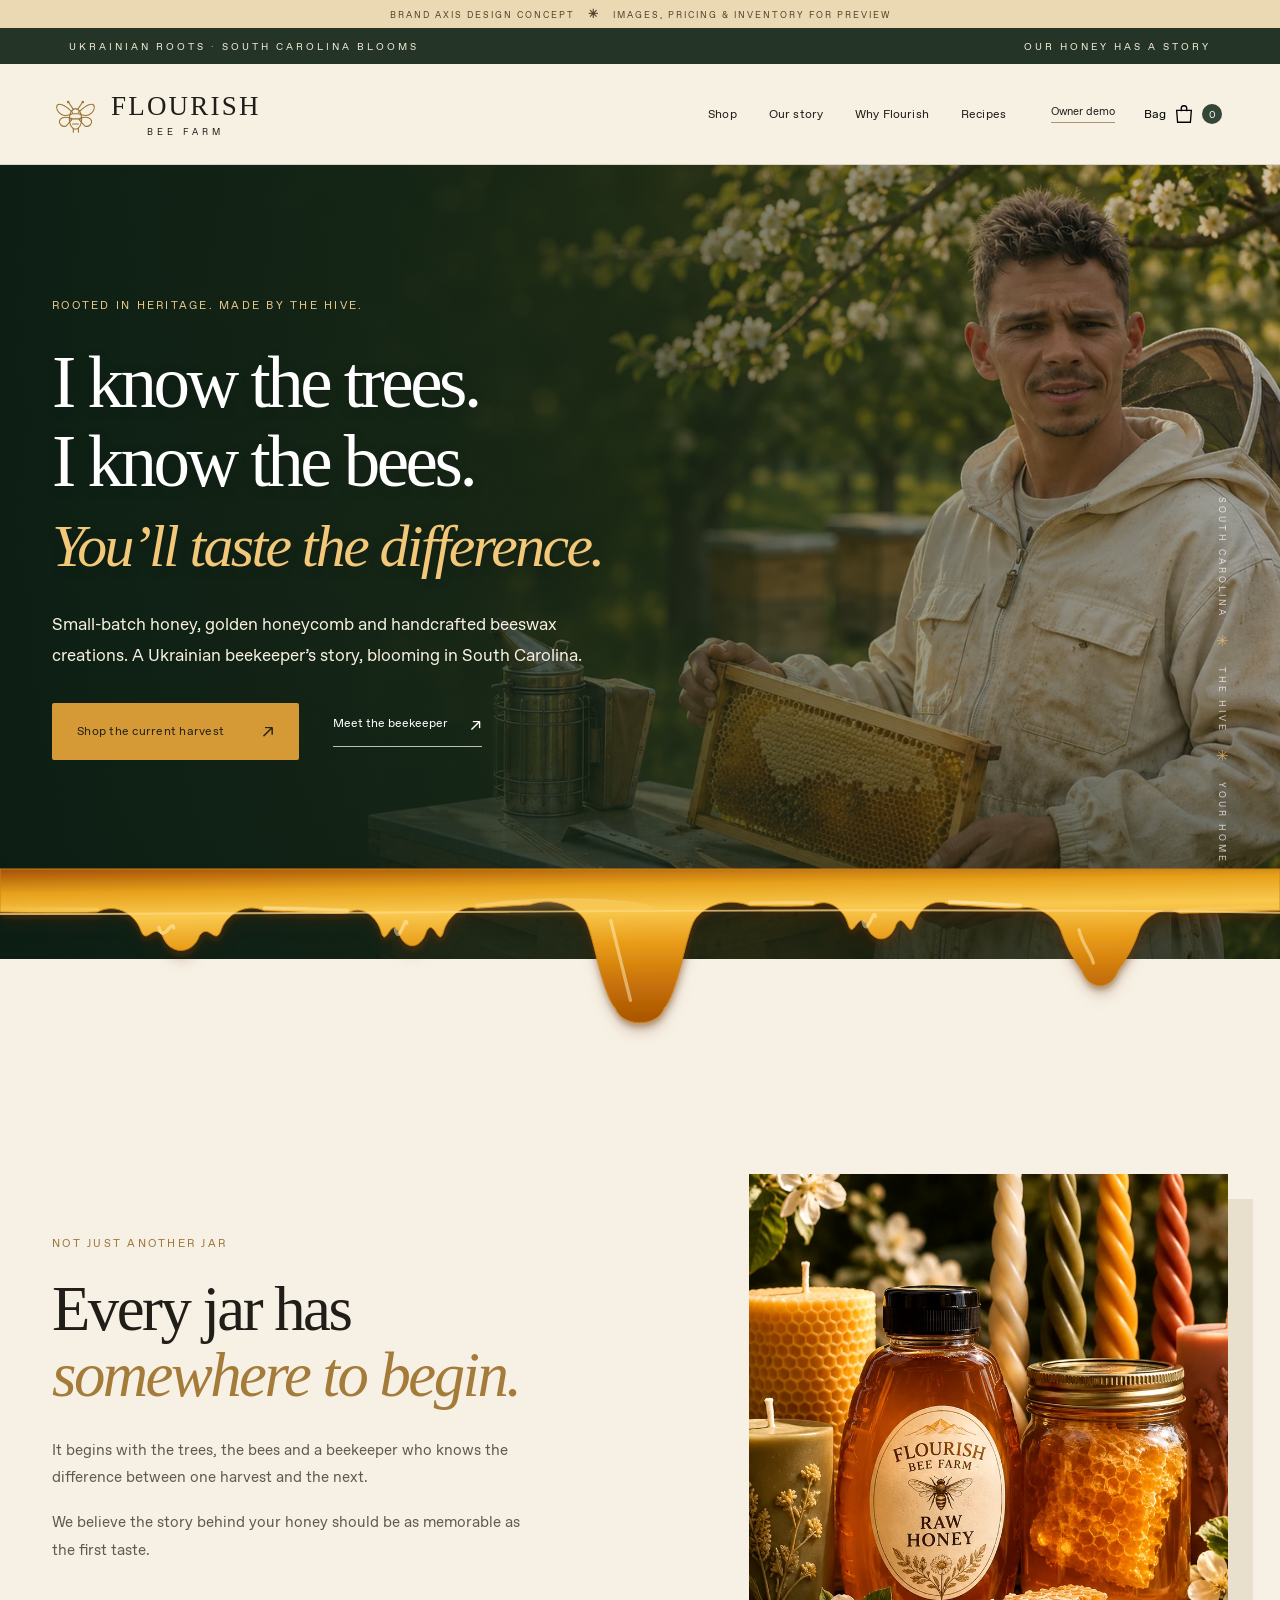
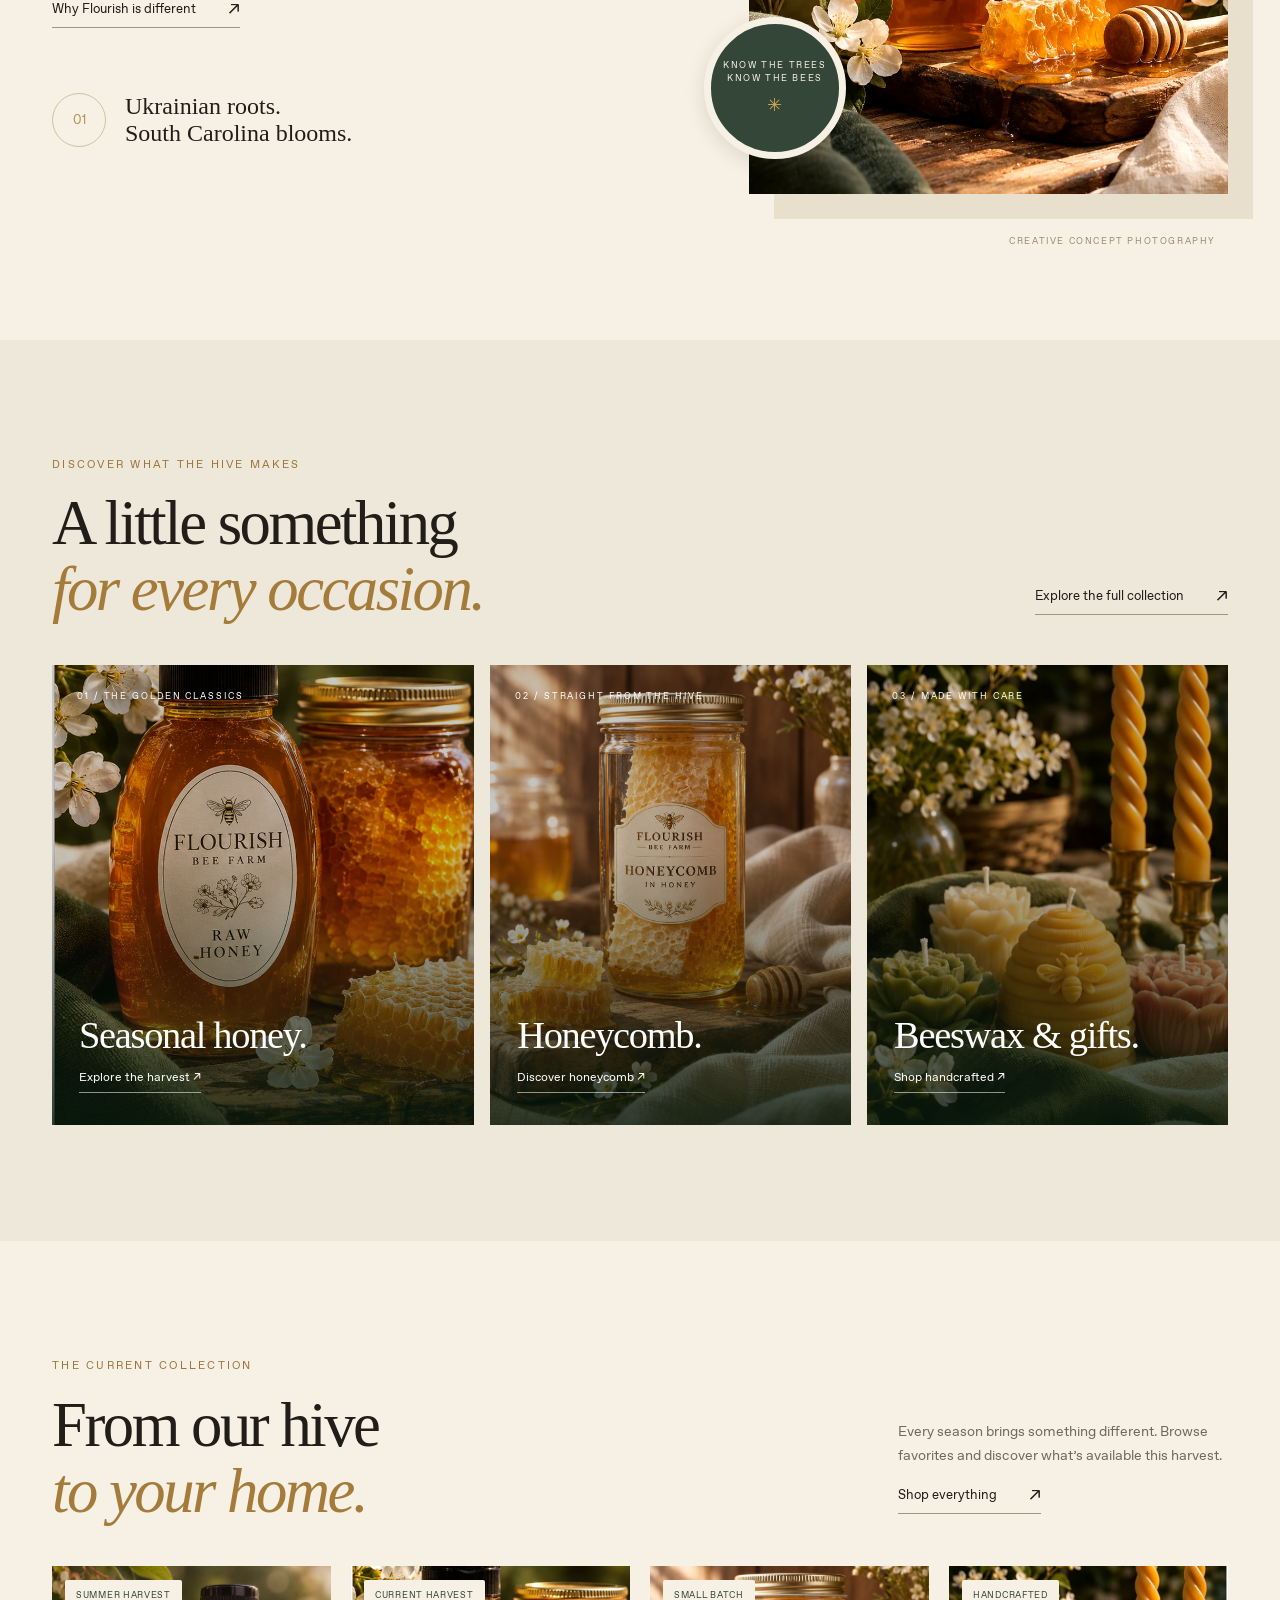
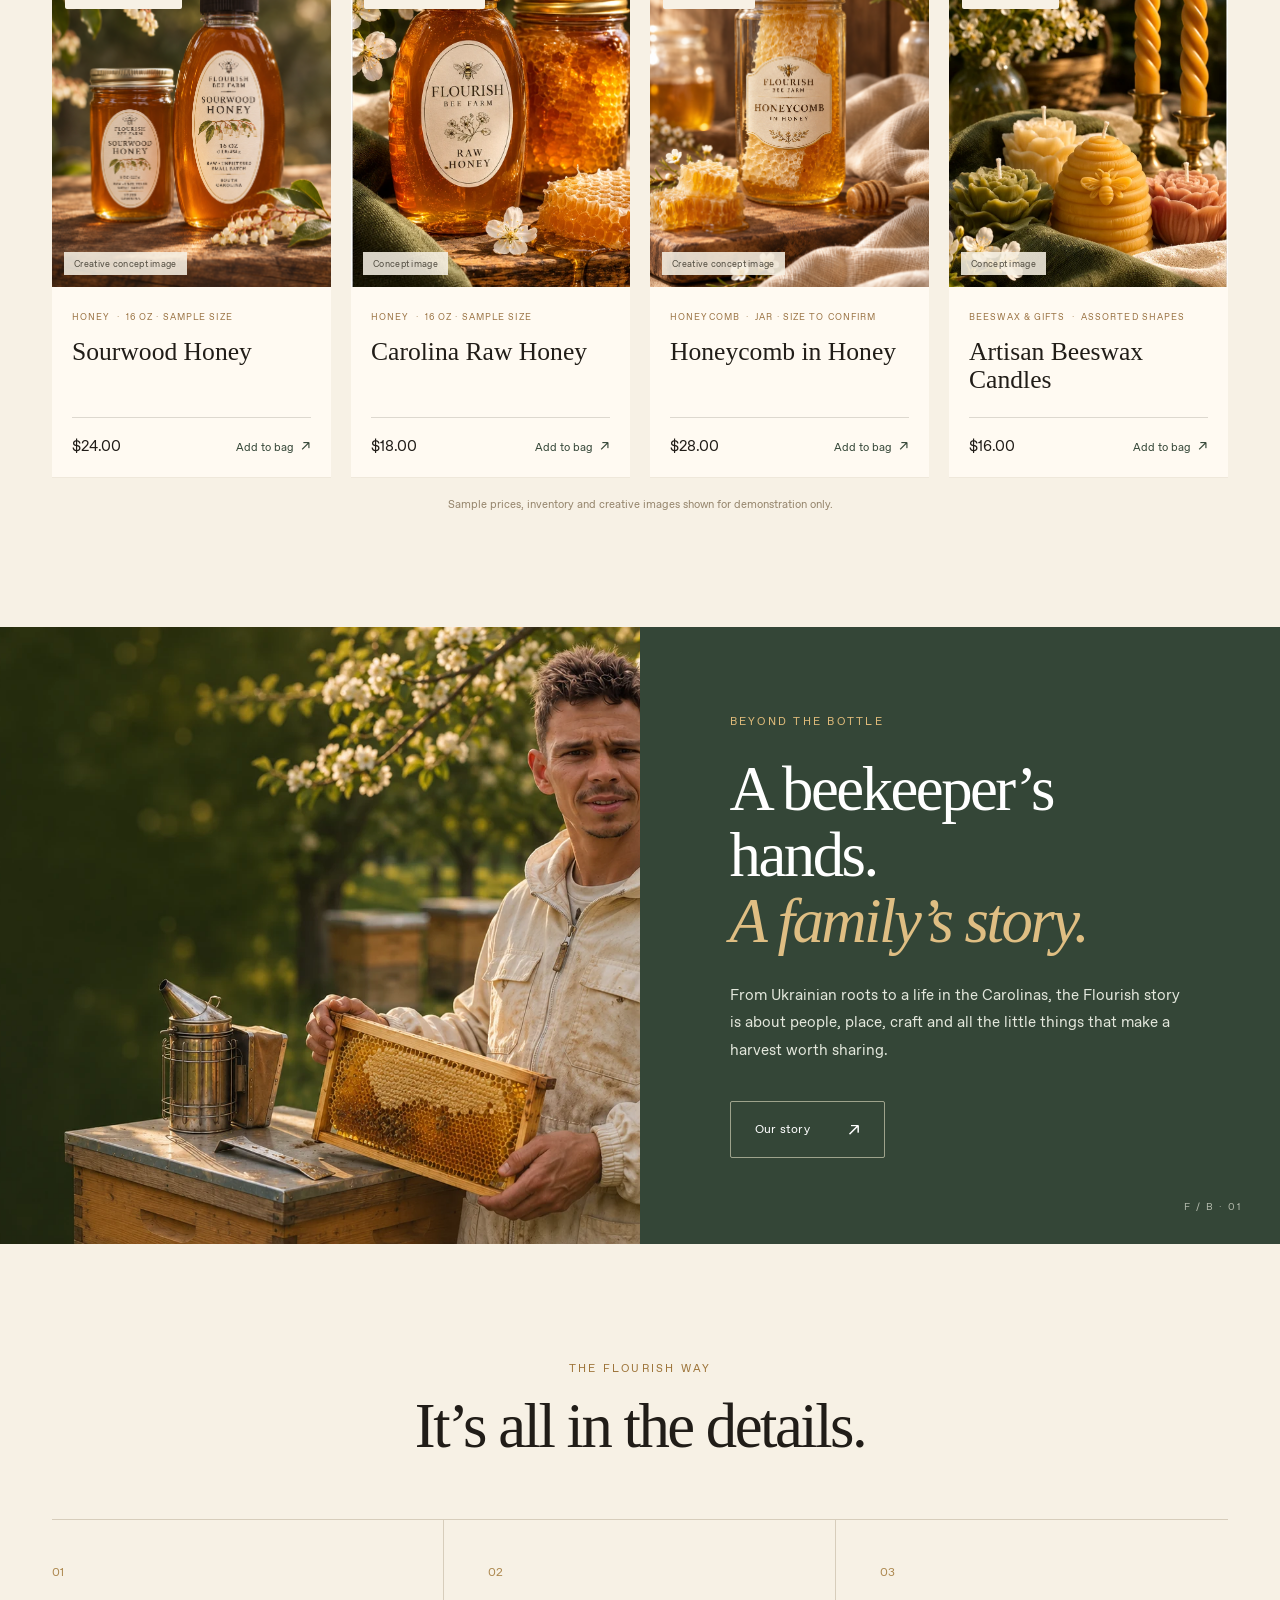
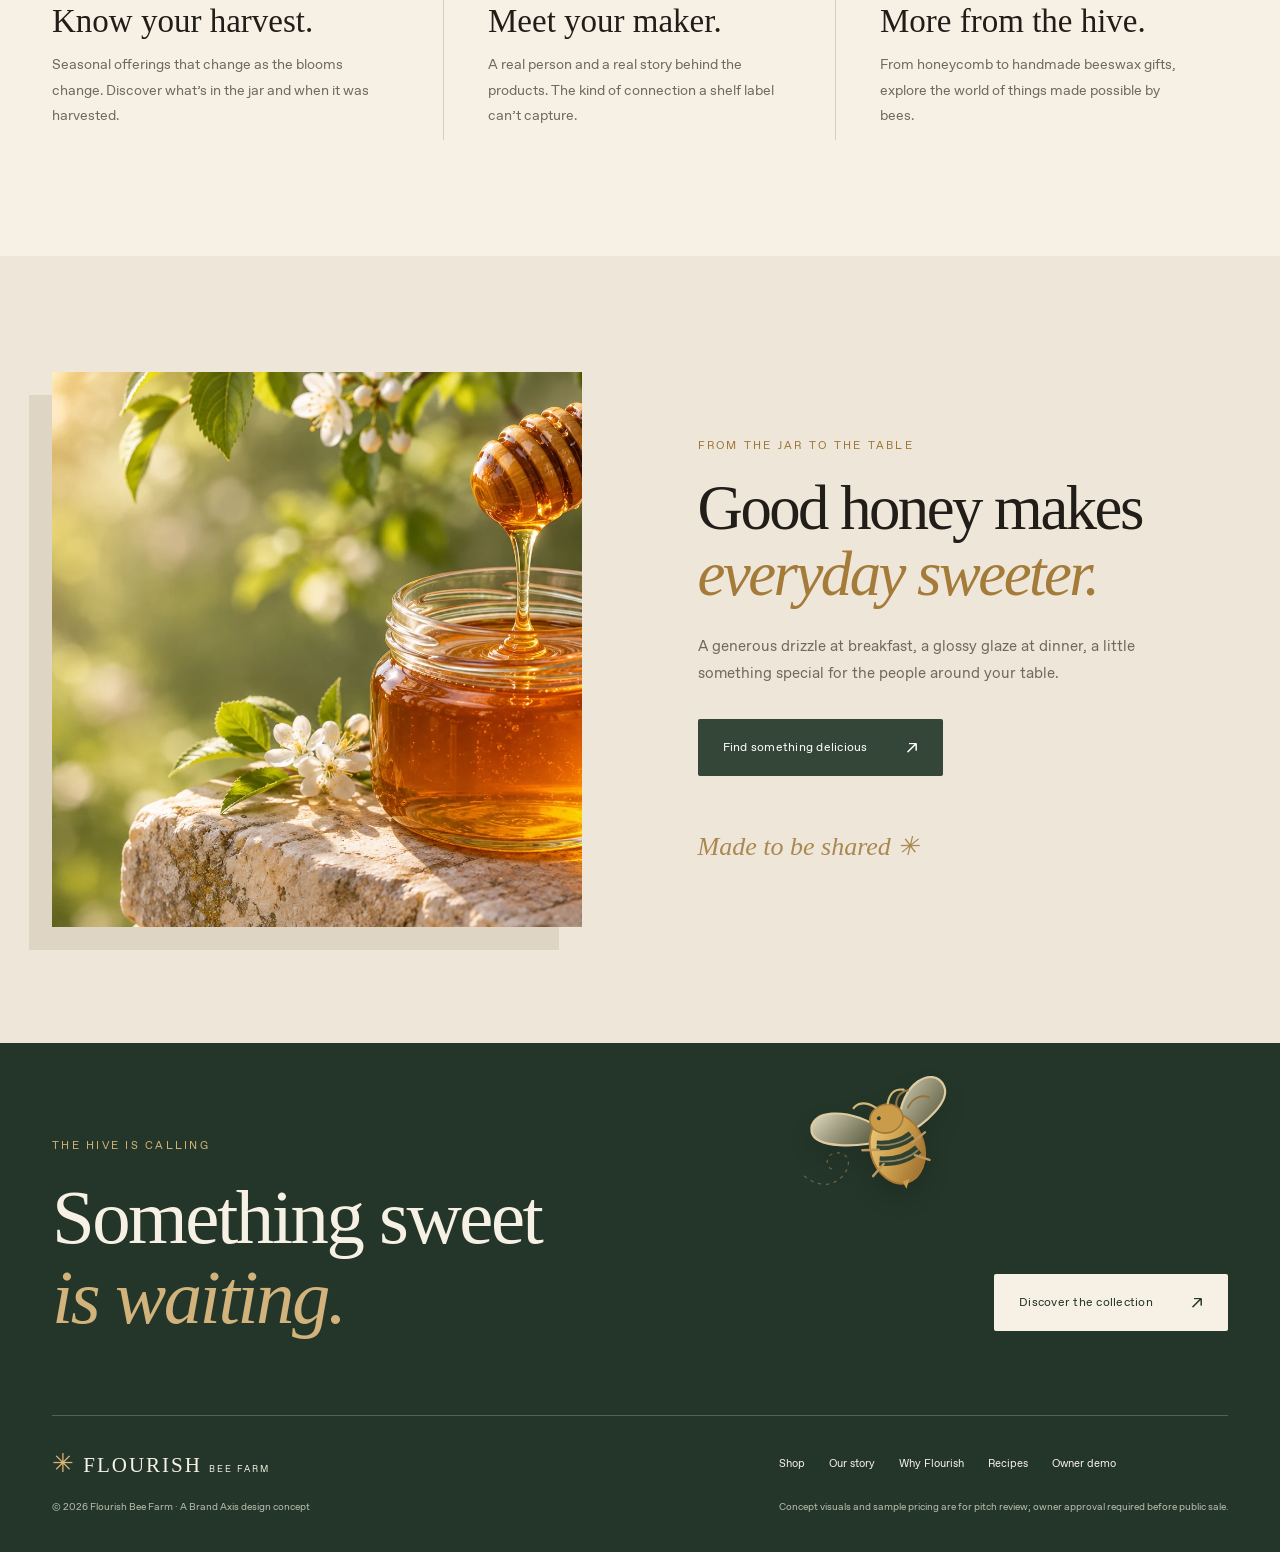
==== commit df972055: "Add files via upload" ====
--- a/index.html
+++ b/index.html
@@ -1,8 +1,8 @@
-<!doctype html><html lang="en"><head><meta charset="utf-8"><meta name="viewport" content="width=device-width,initial-scale=1"><meta name="theme-color" content="#344637"><meta name="description" content="Flourish Bee Farm: Ukrainian roots, Carolina bees, and honey made to be remembered."><meta name="robots" content="noindex,nofollow"><link rel="icon" href="assets/favicon.svg" type="image/svg+xml"><link rel="stylesheet" href="site.css"><title>Know the Trees. Know the Bees. | Flourish Bee Farm</title></head><body><a class="skip-link" href="#main">Skip to content</a><div class="preview-banner">BRAND AXIS DESIGN CONCEPT <span>✳</span> IMAGES, PRICING &amp; INVENTORY FOR PREVIEW</div><div class="announcement"><span>UKRAINIAN ROOTS · CAROLINA BLOOMS</span><span class="announcement-other">OUR HONEY HAS A STORY</span></div><header class="site-header"><div class="nav-wrap"><a href="index.html" class="brand" aria-label="Flourish Bee Farm, home"><svg class="brand-mark" aria-hidden="true" viewBox="0 0 64 64" fill="none" stroke="currentColor" stroke-width="1.5" stroke-linecap="round"><ellipse cx="32" cy="38" rx="8.4" ry="14"/><path d="M27 31h10M24 38h16M28 45h8M29 51v5M36 51v5M29 25l-6-9M35 25l6-9M28 29C3 5 2 27 13 32c6 3 10 1 15-1M36 29C61 5 62 27 51 32c-6 3-10 1-15-1M26 37C5 31 7 50 19 48l8-9M38 37c21-6 19 13 7 11l-8-9"/><circle cx="22" cy="15" r="1"/><circle cx="42" cy="15" r="1"/></svg><span>FLOURISH<small>BEE FARM</small></span></a><nav class="main-nav" aria-label="Main navigation"><a href="shop.html" data-nav="shop">Shop</a><a href="our-story.html" data-nav="story">Our story</a><a href="why-flourish.html" data-nav="why">Why Flourish</a><a href="recipes.html" data-nav="recipes">Recipes</a></nav><div class="nav-tools"><a href="admin.html" class="admin-top" title="Open owner demo">Owner demo</a><button type="button" class="bag-trigger" data-open-cart aria-label="Open shopping bag"><span>Bag</span><svg viewBox="0 0 24 24" fill="none" stroke="currentColor" stroke-width="1.45"><path d="M4 8h16l-1 13H5L4 8Z"/><path d="M9 9V6a3 3 0 0 1 6 0v3"/></svg><span class="bag-count" data-cart-count>0</span></button><button type="button" class="menu-toggle" id="menu-toggle" aria-label="Open navigation" aria-expanded="false" aria-controls="mobile-menu"><i></i><i></i></button></div></div><nav class="mobile-nav" id="mobile-menu" hidden aria-label="Mobile navigation"><a href="index.html">Home</a><a href="shop.html">Shop</a><a href="our-story.html">Our story</a><a href="why-flourish.html">Why Flourish</a><a href="recipes.html">Recipes</a><a href="admin.html">Owner preview ↗</a></nav></header><main id="main"><section class="hero" id="top"><img class="hero-image" src="assets/beekeeper-owner.webp" alt="Concept beekeeper portrait at an apiary" fetchpriority="high"><div class="hero-overlay"></div><div class="container hero-content"><div class="hero-copy"><p class="eyebrow hero-eyebrow">ROOTED IN HERITAGE. MADE BY THE HIVE.</p><h1>I know the trees.<br>I know the bees.<br><em>You’ll taste the difference.</em></h1><p>Small-batch honey, golden honeycomb and handcrafted beeswax creations. A Ukrainian beekeeper’s story, blooming in the Carolinas.</p><div class="hero-actions"><a class="btn btn-gold" href="shop.html">Shop the current harvest <span>↗</span></a><a class="hero-text-link" href="our-story.html">Meet the beekeeper <span>↗</span></a></div></div></div><div class="hero-side-note">THE CAROLINAS <span>✳</span> THE HIVE <span>✳</span> YOUR HOME</div><div class="honey-edge" aria-hidden="true"><svg id="honey-svg" viewBox="0 0 1440 210" preserveAspectRatio="none" xmlns="http://www.w3.org/2000/svg"><defs><linearGradient id="honey-gold" x1="0" x2="0.12" y1="0" y2="1"><stop offset="0" stop-color="#a45107"/><stop offset=".16" stop-color="#e7a11b"/><stop offset=".32" stop-color="#f9c94e"/><stop offset=".53" stop-color="#e99d19"/><stop offset=".77" stop-color="#cb7508"/><stop offset="1" stop-color="#ad5905"/></linearGradient><linearGradient id="honey-reflect" x1="0" y1="0" x2="1" y2="0"><stop offset="0" stop-color="#fff4bb" stop-opacity=".1"/><stop offset=".21" stop-color="#fff5cc" stop-opacity=".85"/><stop offset=".45" stop-color="#ffe4a0" stop-opacity=".3"/><stop offset=".75" stop-color="#ffffff" stop-opacity=".8"/><stop offset="1" stop-color="#fff6dd" stop-opacity=".1"/></linearGradient><filter id="honey-shadow" x="-10%" y="-20%" width="120%" height="170%"><feDropShadow dx="1" dy="4" stdDeviation="3" flood-color="#653300" flood-opacity=".26"/></filter><linearGradient id="honey-sheen" x1="0" y1="0" x2="0" y2="1"><stop stop-color="#fff4d2" stop-opacity=".88"/><stop offset="1" stop-color="#ffb931" stop-opacity="0"/></linearGradient></defs><path id="honey-body" fill="url(#honey-gold)" filter="url(#honey-shadow)" stroke="#cf8516" stroke-width="1"/><path id="honey-highlight" fill="none" stroke="url(#honey-reflect)" stroke-width="7" stroke-linecap="round" opacity=".85"/><path id="honey-rim" fill="none" stroke="#ffd984" stroke-width="2" opacity=".75"/><path id="honey-drop-shine" fill="none" stroke="#fff4c6" stroke-linecap="round" stroke-width="4" opacity=".62"/><ellipse id="honey-sparkle" cx="700" cy="40" rx="90" ry="10" fill="url(#honey-sheen)" opacity=".3"/></svg></div></section>
-<section class="introduction section-padding" id="why"><div class="container intro-grid"><div class="intro-copy"><p class="eyebrow warm">NOT JUST ANOTHER JAR</p><h2>Every jar has<br><em>somewhere to begin.</em></h2><p>It begins with the trees, the bees and a beekeeper who knows the difference between one harvest and the next.</p><p>We believe the story behind your honey should be as memorable as the first taste.</p><a class="underlined-link" href="why-flourish.html">Why Flourish is different <span>↗</span></a><div class="heritage-tag"><span>01</span><div><strong>Ukrainian roots.</strong><strong>Carolina blooms.</strong></div></div></div><div class="intro-image-stack"><img class="intro-main" src="assets/scene-collection.webp" alt="Concept product still life with raw honey, honeycomb and beeswax candles" loading="lazy"><div class="intro-small-stamp">KNOW THE TREES<br>KNOW THE BEES<br><span>✳</span></div><div class="concept-caption">CREATIVE CONCEPT PHOTOGRAPHY</div></div></div></section>
-<section class="categories section-padding"><div class="container"><div class="section-row"><div><p class="eyebrow warm">DISCOVER WHAT THE HIVE MAKES</p><h2>A little something<br><em>for every occasion.</em></h2></div><a href="shop.html" class="underlined-link">Explore the full collection <span>↗</span></a></div><div class="category-grid"><a class="category-tile category-large" href="shop.html?category=Honey"><img loading="lazy" src="assets/scene-honey.webp" alt="Concept artisanal raw honey bottle"><div class="tile-gradient"></div><span class="tile-index">01 / THE GOLDEN CLASSICS</span><div class="tile-copy"><h3>Seasonal honey.</h3><span>Explore the harvest ↗</span></div></a><a class="category-tile" href="shop.html?category=Honeycomb"><img loading="lazy" src="assets/market-honeycomb.webp" alt="Actual honeycomb displayed in glass jars at a Flourish market"><div class="tile-gradient"></div><span class="tile-index">02 / STRAIGHT FROM THE HIVE</span><div class="tile-copy"><h3>Honeycomb.</h3><span>Discover honeycomb ↗</span></div></a><a class="category-tile" href="shop.html?category=Beeswax%20%26%20Gifts"><img loading="lazy" src="assets/scene-candles.webp" alt="Concept beeswax candle arrangement"><div class="tile-gradient"></div><span class="tile-index">03 / MADE WITH CARE</span><div class="tile-copy"><h3>Beeswax &amp; gifts.</h3><span>Shop handcrafted ↗</span></div></a></div></div></section>
+<!doctype html><html lang="en"><head><meta charset="utf-8"><meta name="viewport" content="width=device-width,initial-scale=1"><meta name="theme-color" content="#344637"><meta name="description" content="Flourish Bee Farm: Ukrainian roots, South Carolina blooms, and honey made to be remembered."><meta name="robots" content="noindex,nofollow"><link rel="icon" href="assets/favicon.svg" type="image/svg+xml"><link rel="stylesheet" href="site.css"><title>Know the Trees. Know the Bees. | Flourish Bee Farm</title></head><body><a class="skip-link" href="#main">Skip to content</a><div class="preview-banner">BRAND AXIS DESIGN CONCEPT <span>✳</span> IMAGES, PRICING &amp; INVENTORY FOR PREVIEW</div><div class="announcement"><span>UKRAINIAN ROOTS · SOUTH CAROLINA BLOOMS</span><span class="announcement-other">OUR HONEY HAS A STORY</span></div><header class="site-header"><div class="nav-wrap"><a href="index.html" class="brand" aria-label="Flourish Bee Farm, home"><svg class="brand-mark" aria-hidden="true" viewBox="0 0 64 64" fill="none" stroke="currentColor" stroke-width="1.5" stroke-linecap="round"><ellipse cx="32" cy="38" rx="8.4" ry="14"/><path d="M27 31h10M24 38h16M28 45h8M29 51v5M36 51v5M29 25l-6-9M35 25l6-9M28 29C3 5 2 27 13 32c6 3 10 1 15-1M36 29C61 5 62 27 51 32c-6 3-10 1-15-1M26 37C5 31 7 50 19 48l8-9M38 37c21-6 19 13 7 11l-8-9"/><circle cx="22" cy="15" r="1"/><circle cx="42" cy="15" r="1"/></svg><span>FLOURISH<small>BEE FARM</small></span></a><nav class="main-nav" aria-label="Main navigation"><a href="shop.html" data-nav="shop">Shop</a><a href="our-story.html" data-nav="story">Our story</a><a href="why-flourish.html" data-nav="why">Why Flourish</a><a href="recipes.html" data-nav="recipes">Recipes</a></nav><div class="nav-tools"><a href="admin.html" class="admin-top" title="Open owner demo">Owner demo</a><button type="button" class="bag-trigger" data-open-cart aria-label="Open shopping bag"><span>Bag</span><svg viewBox="0 0 24 24" fill="none" stroke="currentColor" stroke-width="1.45"><path d="M4 8h16l-1 13H5L4 8Z"/><path d="M9 9V6a3 3 0 0 1 6 0v3"/></svg><span class="bag-count" data-cart-count>0</span></button><button type="button" class="menu-toggle" id="menu-toggle" aria-label="Open navigation" aria-expanded="false" aria-controls="mobile-menu"><i></i><i></i></button></div></div><nav class="mobile-nav" id="mobile-menu" hidden aria-label="Mobile navigation"><a href="index.html">Home</a><a href="shop.html">Shop</a><a href="our-story.html">Our story</a><a href="why-flourish.html">Why Flourish</a><a href="recipes.html">Recipes</a><a href="admin.html">Owner preview ↗</a></nav></header><main id="main"><section class="hero" id="top"><img class="hero-image" src="assets/beekeeper-owner.webp" alt="Concept beekeeper portrait at an apiary" fetchpriority="high"><div class="hero-overlay"></div><div class="container hero-content"><div class="hero-copy"><p class="eyebrow hero-eyebrow">ROOTED IN HERITAGE. MADE BY THE HIVE.</p><h1>I know the trees.<br>I know the bees.<br><em>You’ll taste the difference.</em></h1><p>Small-batch honey, golden honeycomb and handcrafted beeswax creations. A Ukrainian beekeeper’s story, blooming in South Carolina.</p><div class="hero-actions"><a class="btn btn-gold" href="shop.html">Shop the current harvest <span>↗</span></a><a class="hero-text-link" href="our-story.html">Meet the beekeeper <span>↗</span></a></div></div></div><div class="hero-side-note">SOUTH CAROLINA <span>✳</span> THE HIVE <span>✳</span> YOUR HOME</div><div class="honey-edge" aria-hidden="true"><svg id="honey-svg" viewBox="0 0 1440 210" preserveAspectRatio="none" xmlns="http://www.w3.org/2000/svg"><defs><linearGradient id="honey-gold" x1="0" x2="0.12" y1="0" y2="1"><stop offset="0" stop-color="#a45107"/><stop offset=".16" stop-color="#e7a11b"/><stop offset=".32" stop-color="#f9c94e"/><stop offset=".53" stop-color="#e99d19"/><stop offset=".77" stop-color="#cb7508"/><stop offset="1" stop-color="#ad5905"/></linearGradient><linearGradient id="honey-reflect" x1="0" y1="0" x2="1" y2="0"><stop offset="0" stop-color="#fff4bb" stop-opacity=".1"/><stop offset=".21" stop-color="#fff5cc" stop-opacity=".85"/><stop offset=".45" stop-color="#ffe4a0" stop-opacity=".3"/><stop offset=".75" stop-color="#ffffff" stop-opacity=".8"/><stop offset="1" stop-color="#fff6dd" stop-opacity=".1"/></linearGradient><filter id="honey-shadow" x="-10%" y="-20%" width="120%" height="170%"><feDropShadow dx="1" dy="4" stdDeviation="3" flood-color="#653300" flood-opacity=".26"/></filter><linearGradient id="honey-sheen" x1="0" y1="0" x2="0" y2="1"><stop stop-color="#fff4d2" stop-opacity=".88"/><stop offset="1" stop-color="#ffb931" stop-opacity="0"/></linearGradient></defs><path id="honey-body" fill="url(#honey-gold)" filter="url(#honey-shadow)" stroke="#cf8516" stroke-width="1"/><path id="honey-highlight" fill="none" stroke="url(#honey-reflect)" stroke-width="7" stroke-linecap="round" opacity=".85"/><path id="honey-rim" fill="none" stroke="#ffd984" stroke-width="2" opacity=".75"/><path id="honey-drop-shine" fill="none" stroke="#fff4c6" stroke-linecap="round" stroke-width="4" opacity=".62"/><ellipse id="honey-sparkle" cx="700" cy="40" rx="90" ry="10" fill="url(#honey-sheen)" opacity=".3"/></svg></div></section>
+<section class="introduction section-padding" id="why"><div class="container intro-grid"><div class="intro-copy"><p class="eyebrow warm">NOT JUST ANOTHER JAR</p><h2>Every jar has<br><em>somewhere to begin.</em></h2><p>It begins with the trees, the bees and a beekeeper who knows the difference between one harvest and the next.</p><p>We believe the story behind your honey should be as memorable as the first taste.</p><a class="underlined-link" href="why-flourish.html">Why Flourish is different <span>↗</span></a><div class="heritage-tag"><span>01</span><div><strong>Ukrainian roots.</strong><strong>South Carolina blooms.</strong></div></div></div><div class="intro-image-stack"><img class="intro-main" src="assets/scene-collection.webp" alt="Concept product still life with raw honey, honeycomb and beeswax candles" loading="lazy"><div class="intro-small-stamp">KNOW THE TREES<br>KNOW THE BEES<br><span>✳</span></div><div class="concept-caption">CREATIVE CONCEPT PHOTOGRAPHY</div></div></div></section>
+<section class="categories section-padding"><div class="container"><div class="section-row"><div><p class="eyebrow warm">DISCOVER WHAT THE HIVE MAKES</p><h2>A little something<br><em>for every occasion.</em></h2></div><a href="shop.html" class="underlined-link">Explore the full collection <span>↗</span></a></div><div class="category-grid"><a class="category-tile category-large" href="shop.html?category=Honey"><img loading="lazy" src="assets/scene-honey.webp" alt="Concept artisanal raw honey bottle"><div class="tile-gradient"></div><span class="tile-index">01 / THE GOLDEN CLASSICS</span><div class="tile-copy"><h3>Seasonal honey.</h3><span>Explore the harvest ↗</span></div></a><a class="category-tile" href="shop.html?category=Honeycomb"><img loading="lazy" src="assets/honeycomb-premium.png" alt="Actual honeycomb displayed in glass jars at a Flourish market"><div class="tile-gradient"></div><span class="tile-index">02 / STRAIGHT FROM THE HIVE</span><div class="tile-copy"><h3>Honeycomb.</h3><span>Discover honeycomb ↗</span></div></a><a class="category-tile" href="shop.html?category=Beeswax%20%26%20Gifts"><img loading="lazy" src="assets/scene-candles.webp" alt="Concept beeswax candle arrangement"><div class="tile-gradient"></div><span class="tile-index">03 / MADE WITH CARE</span><div class="tile-copy"><h3>Beeswax &amp; gifts.</h3><span>Shop handcrafted ↗</span></div></a></div></div></section>
 <section class="seasonal section-padding"><div class="container"><div class="section-row"><div><p class="eyebrow warm">THE CURRENT COLLECTION</p><h2>From our hive<br><em>to your home.</em></h2></div><div class="section-intro"><p>Every season brings something different. Browse favorites and discover what’s available this harvest.</p><a class="underlined-link" href="shop.html">Shop everything <span>↗</span></a></div></div><div id="featured-products" class="product-grid product-grid-four"></div><div class="pricing-note">Sample prices, inventory and creative images shown for demonstration only.</div></div></section>
 <section class="story-band"><div class="story-band-image"><img loading="lazy" src="assets/beekeeper-owner.webp" alt="Concept portrait of a beekeeper inspecting a honeycomb frame"></div><div class="story-band-copy"><p class="eyebrow">BEYOND THE BOTTLE</p><h2>A beekeeper’s hands.<br><em>A family’s story.</em></h2><p>From Ukrainian roots to a life in the Carolinas, the Flourish story is about people, place, craft and all the little things that make a harvest worth sharing.</p><a class="btn btn-outline-light" href="our-story.html">Our story <span>↗</span></a><span class="story-band-number">F / B · 01</span></div></section>
 <section class="value-section section-padding"><div class="container"><div class="value-heading"><p class="eyebrow warm">THE FLOURISH WAY</p><h2>It’s all in the details.</h2></div><div class="value-grid"><article><span>01</span><h3>Know your harvest.</h3><p>Seasonal offerings that change as the blooms change. Discover what’s in the jar and when it was harvested.</p></article><article><span>02</span><h3>Meet your maker.</h3><p>A real person and a real story behind the products. The kind of connection a shelf label can’t capture.</p></article><article><span>03</span><h3>More from the hive.</h3><p>From honeycomb to handmade beeswax gifts, explore the world of things made possible by bees.</p></article></div></div></section>
 <section class="recipe-feature section-padding"><div class="container recipe-feature-grid"><div class="recipe-feature-photo"><img src="assets/pour.webp" loading="lazy" alt="Honey flowing from a dipper into a glass jar"></div><div class="recipe-feature-copy"><p class="eyebrow warm">FROM THE JAR TO THE TABLE</p><h2>Good honey makes<br><em>everyday sweeter.</em></h2><p>A generous drizzle at breakfast, a glossy glaze at dinner, a little something special for the people around your table.</p><a class="btn btn-dark" href="recipes.html">Find something delicious <span>↗</span></a><div class="script-accent">Made to be shared ✳</div></div></div></section>
-</main><footer class="footer"><div class="footer-lead container"><div><p class="eyebrow">THE HIVE IS CALLING</p><h2>Something sweet<br><em>is waiting.</em></h2></div><a href="shop.html" class="btn btn-cream">Discover the collection <span>↗</span></a></div><div class="footer-bottom container"><a class="footer-brand" href="index.html"><span>✳</span> FLOURISH <small>BEE FARM</small></a><div class="footer-links"><a href="shop.html">Shop</a><a href="our-story.html">Our story</a><a href="why-flourish.html">Why Flourish</a><a href="recipes.html">Recipes</a><a href="admin.html">Owner demo</a></div><p>© <span id="year">2026</span> Flourish Bee Farm · A Brand Axis design concept</p><p class="footer-legal">Concept visuals and sample pricing are for pitch review; owner approval required before public sale.</p></div></footer><dialog class="cart-dialog" id="cart-panel" aria-labelledby="cart-title"><div class="cart-shell"><div class="cart-header"><div><p class="eyebrow warm">A LITTLE SOMETHING SWEET</p><h2 id="cart-title">Your bag <span>✳</span></h2></div><button class="close-icon" aria-label="Close bag" data-cart-close>×</button></div><div id="cart-items" class="bag-items"></div><div class="bag-footer"><p class="cart-shipping" data-shipping-remaining></p><div class="subtotal"><span>Estimated subtotal</span><strong data-subtotal>$0.00</strong></div><button class="btn btn-dark checkout-btn" id="cart-checkout" type="button">Checkout coming with Stripe <span>↗</span></button><p class="cart-disclaimer">Design preview only. No payments, live stock or orders are processed.</p></div></div></dialog><div id="toast" class="toast" role="status" aria-live="polite"></div><script defer src="site.js"></script><script defer src="honey.js"></script></body></html>+</main><footer class="footer"><div class="footer-lead container"><div class="footer-bee" aria-hidden="true"><svg viewBox="0 0 220 170" xmlns="http://www.w3.org/2000/svg" role="presentation"><defs><linearGradient id="beeBodyGold" x1="0" y1="0" x2="1" y2="1"><stop stop-color="#ffdd89"/><stop offset=".5" stop-color="#d4a44e"/><stop offset="1" stop-color="#966328"/></linearGradient><linearGradient id="beeWingLight" x1="0" y1="0" x2="1" y2="1"><stop stop-color="#fff7df" stop-opacity=".9"/><stop offset="1" stop-color="#d7bd86" stop-opacity=".26"/></linearGradient></defs><g class="bee-flight-trail" fill="none" stroke="#cda45e" stroke-width="1.3" stroke-linecap="round" opacity=".55"><path d="M13 126c21 18 42 10 51-4 9-13 3-27-12-25-13 2-13 17-5 20" stroke-dasharray="3 7"/></g><g class="bee-art" transform="translate(122 78) rotate(-16)"><g class="bee-wings" fill="url(#beeWingLight)" stroke="#e9d3a6" stroke-width="2.8"><path d="M-5-11C-45-57-91-61-94-35-96-14-44 1-7 0Z"/><path d="M14-13C30-65 77-73 82-45 86-24 45-4 17 1Z"/></g><g fill="none" stroke="#9a7742" stroke-width="2.6" stroke-linecap="round"><path d="M17-33C18-47 27-53 37-52"/><path d="M31-31C42-43 54-41 60-36"/></g><ellipse cx="4" cy="15" rx="34" ry="45" fill="url(#beeBodyGold)" stroke="#b17c34" stroke-width="2.3"/><path d="M-20 4C-6 9 11 10 26 4M-22 24C-6 30 12 31 29 23" fill="none" stroke="#283b2e" stroke-width="12" opacity=".92"/><path d="M-21 3C-7 9 12 11 27 4M-23 24C-4 31 13 32 29 24" fill="none" stroke="#f9dda1" stroke-width="2" opacity=".48"/><ellipse cx="1" cy="-25" rx="21" ry="18" fill="#d3a24c" stroke="#a97b39" stroke-width="2"/><path d="M-8-42C-20-55-30-53-35-49M8-43C15-57 23-58 32-54" fill="none" stroke="#e0be7b" stroke-width="2.8" stroke-linecap="round"/><circle cx="-8" cy="-28" r="2.5" fill="#293e30"/><path d="M-1 57 1 67 8 56" fill="#d4a44e"/><path d="M-19 10-39 5M24 13 43 5M-18 29-35 40M23 29 39 40" stroke="#c89d61" stroke-width="3" stroke-linecap="round"/></g></svg></div><div class="footer-heading"><p class="eyebrow">THE HIVE IS CALLING</p><h2>Something sweet<br><em>is waiting.</em></h2></div><a href="shop.html" class="btn btn-cream">Discover the collection <span>↗</span></a></div><div class="footer-bottom container"><a class="footer-brand" href="index.html"><span>✳</span> FLOURISH <small>BEE FARM</small></a><div class="footer-links"><a href="shop.html">Shop</a><a href="our-story.html">Our story</a><a href="why-flourish.html">Why Flourish</a><a href="recipes.html">Recipes</a><a href="admin.html">Owner demo</a></div><p>© <span id="year">2026</span> Flourish Bee Farm · A Brand Axis design concept</p><p class="footer-legal">Concept visuals and sample pricing are for pitch review; owner approval required before public sale.</p></div></footer><dialog class="cart-dialog" id="cart-panel" aria-labelledby="cart-title"><div class="cart-shell"><div class="cart-header"><div><p class="eyebrow warm">A LITTLE SOMETHING SWEET</p><h2 id="cart-title">Your bag <span>✳</span></h2></div><button class="close-icon" aria-label="Close bag" data-cart-close>×</button></div><div id="cart-items" class="bag-items"></div><div class="bag-footer"><p class="cart-shipping" data-shipping-remaining></p><div class="subtotal"><span>Estimated subtotal</span><strong data-subtotal>$0.00</strong></div><button class="btn btn-dark checkout-btn" id="cart-checkout" type="button">Checkout coming with Stripe <span>↗</span></button><p class="cart-disclaimer">Design preview only. No payments, live stock or orders are processed.</p></div></div></dialog><div id="toast" class="toast" role="status" aria-live="polite"></div><script defer src="site.js"></script><script defer src="honey.js"></script></body></html>
--- a/site.css
+++ b/site.css
@@ -2,11 +2,11 @@
 :root{--ivory:#F7F1E5;--paper:#EAE4D8;--linen:#E5DBCA;--honey:#D59A36;--gold:#eebc61;--amber:#503019;--forest:#344637;--forest-dark:#243528;--ink:#211D18;--muted:#71695C;--line:rgba(67,62,44,.18);--serif:Georgia,'Times New Roman',serif;--sans:'Flourish Sans',Arial,sans-serif}
 *,*:before,*:after{box-sizing:border-box}html{scroll-behavior:smooth;scroll-padding-top:100px}body{margin:0;background:var(--ivory);color:var(--ink);font-family:var(--sans);font-size:15px;-webkit-font-smoothing:antialiased}body:has(dialog[open]){overflow:hidden}button,input,textarea,select{font:inherit}button{cursor:pointer}button:disabled{opacity:.52;cursor:not-allowed}a{color:inherit;text-decoration:none}img{display:block;width:100%;height:100%;object-fit:cover}h1,h2,h3,h4,p,figure{margin:0}h1,h2,h3{font-family:var(--serif);font-weight:400}em{font-weight:400}a:focus-visible,button:focus-visible,input:focus-visible,select:focus-visible,textarea:focus-visible,summary:focus-visible{outline:2px solid var(--honey);outline-offset:4px}::selection{background:#eed198;color:var(--ink)}.container{width:min(1320px,calc(100% - 104px));margin:0 auto}.section-padding{padding:116px 0}.eyebrow{font-weight:650;font-size:11px;letter-spacing:2.25px;line-height:1.7}.eyebrow.warm,.warm{color:#9d7439}.tiny-label{font-size:11px;letter-spacing:1px;text-transform:uppercase}.muted{color:var(--muted)}h2{font-size:clamp(45px,4.9vw,72px);line-height:1.05;letter-spacing:-2.5px}h2 em,h1 em{font-style:italic;color:#a57b3a}.btn{display:inline-flex;align-items:center;justify-content:space-between;gap:38px;min-height:52px;padding:17px 24px;border:1px solid transparent;border-radius:2px;font-size:12px;font-weight:700;letter-spacing:.25px;transition:background .25s,transform .25s,border .25s;white-space:nowrap}.btn span,.underlined-link span{font-size:18px;font-weight:400}.btn:hover{transform:translateY(-2px)}.btn-gold{background:var(--honey);color:#262319}.btn-gold:hover{background:#edb65a}.btn-dark{background:var(--forest);color:#fff}.btn-dark:hover{background:#213729}.btn-cream{background:var(--ivory);color:var(--forest-dark)}.btn-cream:hover{background:#fff}.btn-outline-light{border-color:#e4e0c49b;color:#fff}.btn-outline-light:hover{background:#ffffff1c}.underlined-link{display:inline-flex;gap:32px;align-items:center;justify-content:space-between;border-bottom:1px solid #9d987d;padding-bottom:8px;font-size:13px;font-weight:700;width:max-content;max-width:100%;transition:gap .2s}.underlined-link:hover{gap:43px}.skip-link{position:fixed;top:-140px;left:16px;padding:14px 18px;background:#fff;z-index:999}.skip-link:focus{top:15px}.sr-only,.visually-hidden{position:absolute;width:1px;height:1px;margin:-1px;padding:0;overflow:hidden;clip:rect(0,0,0,0);white-space:nowrap;border:0}
 /* Navigation */
-.preview-banner{background:#ead9b3;color:#54432b;text-align:center;padding:7px 15px;font-size:9px;letter-spacing:2px;font-weight:800}.preview-banner span{padding-inline:9px;font-size:12px}.announcement{min-height:31px;background:var(--forest-dark);color:#f6ecd8;display:flex;justify-content:space-between;align-items:center;padding:6px 5.4%;font-size:9px;letter-spacing:2.6px;font-weight:600}.site-header{position:relative;z-index:50;background:#f7f1e5f7;border-bottom:1px solid rgba(55,52,42,.15)}.nav-wrap{width:min(1450px,calc(100% - 104px));margin:0 auto;display:flex;align-items:center;min-height:100px;gap:45px}.brand{display:flex;align-items:center;gap:12px;white-space:nowrap}.brand-mark{display:flex;align-items:center;justify-content:center;width:47px;height:47px;color:#9a7435;font-family:var(--serif);font-size:50px;line-height:1}.brand>span:last-child{font-family:var(--serif);font-size:27px;letter-spacing:2.2px;line-height:1}.brand small{display:block;font-family:var(--sans);font-size:9px;font-weight:650;letter-spacing:4px;text-align:center;margin-top:7px}.main-nav{display:flex;align-items:center;gap:32px;margin-left:auto}.main-nav a{font-size:12px;letter-spacing:.15px;white-space:nowrap;transition:color .2s}.main-nav a:hover,.footer-links a:hover{color:#b38b46}.nav-tools{display:flex;align-items:center;gap:23px}.admin-top{font-size:11px;padding-bottom:4px;border-bottom:1px solid #aa9371;white-space:nowrap}.bag-trigger{border:0;background:transparent;display:flex;align-items:center;gap:7px;font-size:12px}.bag-trigger svg{width:22px;height:22px}.bag-count{display:grid;place-items:center;width:20px;height:20px;min-width:20px;border-radius:50%;background:var(--forest);color:#fff;font-size:10px}.menu-toggle{display:none;border:0;background:transparent;padding:12px}.menu-toggle i{display:block;width:24px;border-top:1.5px solid #22352a;margin:6px}.mobile-nav{background:var(--ivory);padding:10px 32px 25px;box-shadow:0 15px 20px #191c1422}.mobile-nav a{display:block;padding:12px 0;border-bottom:1px solid var(--line)}[hidden]{display:none!important}
+.preview-banner{background:#ead9b3;color:#54432b;text-align:center;padding:7px 15px;font-size:9px;letter-spacing:2px;font-weight:800}.preview-banner span{padding-inline:9px;font-size:12px}.announcement{min-height:36px;background:var(--forest-dark);color:#f6ecd8;display:flex;justify-content:space-between;align-items:center;padding:7px 5.4%;font-size:10px;letter-spacing:3px;font-weight:700}.site-header{position:relative;z-index:50;background:#f7f1e5f7;border-bottom:1px solid rgba(55,52,42,.15)}.nav-wrap{width:min(1450px,calc(100% - 104px));margin:0 auto;display:flex;align-items:center;min-height:100px;gap:45px}.brand{display:flex;align-items:center;gap:12px;white-space:nowrap}.brand-mark{display:flex;align-items:center;justify-content:center;width:47px;height:47px;color:#9a7435;font-family:var(--serif);font-size:50px;line-height:1}.brand>span:last-child{font-family:var(--serif);font-size:27px;letter-spacing:2.2px;line-height:1}.brand small{display:block;font-family:var(--sans);font-size:9px;font-weight:650;letter-spacing:4px;text-align:center;margin-top:7px}.main-nav{display:flex;align-items:center;gap:32px;margin-left:auto}.main-nav a{font-size:12px;letter-spacing:.15px;white-space:nowrap;transition:color .2s}.main-nav a:hover,.footer-links a:hover{color:#b38b46}.nav-tools{display:flex;align-items:center;gap:23px}.admin-top{font-size:11px;padding-bottom:4px;border-bottom:1px solid #aa9371;white-space:nowrap}.bag-trigger{border:0;background:transparent;display:flex;align-items:center;gap:7px;font-size:12px}.bag-trigger svg{width:22px;height:22px}.bag-count{display:grid;place-items:center;width:20px;height:20px;min-width:20px;border-radius:50%;background:var(--forest);color:#fff;font-size:10px}.menu-toggle{display:none;border:0;background:transparent;padding:12px}.menu-toggle i{display:block;width:24px;border-top:1.5px solid #22352a;margin:6px}.mobile-nav{background:var(--ivory);padding:10px 32px 25px;box-shadow:0 15px 20px #191c1422}.mobile-nav a{display:block;padding:12px 0;border-bottom:1px solid var(--line)}[hidden]{display:none!important}
 /* Hero and animated honey */
 .hero{height:clamp(690px,62vw,810px);position:relative;background:#213324;color:#fff;isolation:isolate}.hero-image{position:absolute;inset:0;z-index:-3;object-position:60% 35%}.hero-overlay{position:absolute;inset:0;z-index:-2;background:linear-gradient(90deg,#0c1e15f2 0%,#122417ca 35%,#1a291780 65%,#101d1333 100%),linear-gradient(0deg,#07130888,transparent 37%)}.hero-content{height:100%;display:flex;align-items:center;padding-top:8px;padding-bottom:75px}.hero-copy{position:relative;z-index:2;max-width:880px}.hero-eyebrow{color:#eac98b;margin-bottom:27px}.hero h1{font-size:clamp(56px,5.7vw,89px);line-height:1.09;letter-spacing:-3.5px;text-shadow:0 3px 14px #0002}.hero h1 em{font-size:.82em;color:#f3c879;white-space:nowrap;letter-spacing:-2.6px}.hero-copy>p:not(.eyebrow){font-size:17px;line-height:1.8;max-width:530px;margin:28px 0 32px;color:#f7f0e0}.hero-actions{display:flex;gap:34px;align-items:center;flex-wrap:wrap}.hero-text-link{font-size:12px;border-bottom:1px solid #ffffffb3;padding-bottom:10px;display:inline-flex;gap:22px}.hero-text-link span{font-size:17px}.hero-side-note{position:absolute;right:49px;bottom:95px;z-index:4;writing-mode:vertical-rl;letter-spacing:3px;font-size:9px;opacity:.74;display:flex;align-items:center;gap:14px}.hero-side-note span{font-size:15px;color:#f7c16e}.honey-edge{position:absolute;z-index:10;bottom:-115px;left:0;right:0;height:205px;pointer-events:none;filter:drop-shadow(0 4px 2px #66361034) drop-shadow(0 8px 7px #73360929)}.honey-edge svg{width:100%;height:100%;overflow:visible}.introduction{position:relative;z-index:0;padding-top:215px;background:var(--ivory)}
 /* Intro */
-.intro-grid{display:grid;grid-template-columns:1fr 1fr;align-items:center;gap:min(10vw,135px)}.intro-copy{padding:20px 0 35px}.intro-copy h2{margin:23px 0 28px}.intro-copy p:not(.eyebrow){max-width:480px;color:#615a4e;line-height:1.82;font-size:15px;margin:0 0 18px}.intro-copy .underlined-link{margin-top:16px}.intro-image-stack{position:relative;margin:0 0 30px 45px}.intro-main{height:620px;width:100%;object-position:50% 50%;box-shadow:25px 25px 0 #e8dfcd}.intro-small-stamp{position:absolute;bottom:35px;left:-45px;background:var(--forest);color:#f8f1e2;width:142px;height:142px;display:flex;flex-direction:column;align-items:center;justify-content:center;gap:6px;font-size:9px;letter-spacing:1.6px;text-align:center;line-height:1.5;border:7px solid #f7f1e5;border-radius:50%;box-shadow:0 5px 20px #201f1120}.intro-small-stamp span{color:#d5a451;font-size:18px}.concept-caption{position:absolute;right:12px;bottom:-52px;font-size:9px;letter-spacing:1.6px;color:#9a8970}.heritage-tag{display:flex;align-items:center;gap:17px;margin-top:65px}.heritage-tag>span{font-size:12px;color:#ba8e4f;border:1px solid #cfc1a5;border-radius:50%;width:49px;height:49px;display:grid;place-items:center}.heritage-tag strong{display:block;font-family:var(--serif);font-size:20px;font-weight:400;line-height:1.25}
+.intro-grid{display:grid;grid-template-columns:1fr 1fr;align-items:center;gap:min(10vw,135px)}.intro-copy{padding:20px 0 35px}.intro-copy h2{margin:23px 0 28px}.intro-copy p:not(.eyebrow){max-width:480px;color:#615a4e;line-height:1.82;font-size:15px;margin:0 0 18px}.intro-copy .underlined-link{margin-top:16px}.intro-image-stack{position:relative;margin:0 0 30px 45px}.intro-main{height:620px;width:100%;object-position:50% 50%;box-shadow:25px 25px 0 #e8dfcd}.intro-small-stamp{position:absolute;bottom:35px;left:-45px;background:var(--forest);color:#f8f1e2;width:142px;height:142px;display:flex;flex-direction:column;align-items:center;justify-content:center;gap:6px;font-size:9px;letter-spacing:1.6px;text-align:center;line-height:1.5;border:7px solid #f7f1e5;border-radius:50%;box-shadow:0 5px 20px #201f1120}.intro-small-stamp span{color:#d5a451;font-size:18px}.concept-caption{position:absolute;right:12px;bottom:-52px;font-size:9px;letter-spacing:1.6px;color:#9a8970}.heritage-tag{display:flex;align-items:center;gap:19px;margin-top:65px}.heritage-tag>span{font-size:13px;color:#ba8e4f;border:1px solid #cfc1a5;border-radius:50%;width:54px;height:54px;display:grid;place-items:center}.heritage-tag strong{display:block;font-family:var(--serif);font-size:24px;font-weight:400;line-height:1.12}
 /* Category collections */
 .categories{background:#eee8db}.section-row{display:flex;align-items:end;justify-content:space-between;gap:35px;margin-bottom:42px}.section-row h2{margin-top:17px}.section-row>.underlined-link{margin-bottom:8px}.category-grid{display:grid;grid-template-columns:1.17fr 1fr 1fr;gap:16px}.category-tile{position:relative;overflow:hidden;height:460px;color:#fff;background:#344637}.category-tile img{transition:transform .7s ease;filter:brightness(.78)}.category-tile:hover img{transform:scale(1.055)}.tile-gradient{position:absolute;inset:0;background:linear-gradient(0deg,#071a0dcc,transparent 60%)}.tile-index{position:absolute;top:25px;left:25px;font-size:9px;letter-spacing:1.9px}.tile-copy{position:absolute;left:27px;bottom:32px;right:27px}.tile-copy h3{font-size:clamp(32px,3vw,46px);letter-spacing:-1.3px;margin-bottom:13px}.tile-copy>span{display:block;font-size:12px;border-bottom:1px solid #fff8;padding-bottom:8px;width:max-content}
 /* Products */
@@ -28,7 +28,7 @@
 /* Story, Why */
 .editorial-hero{position:relative;height:610px;background:#243527;overflow:hidden;color:#fff}.editorial-image{position:absolute;inset:0}.editorial-image img{object-position:65% 35%}.editorial-image:after{content:"";position:absolute;inset:0;background:linear-gradient(90deg,#09170cea,#0c180dbb 42%,transparent 100%)}.editorial-copy{position:relative;width:min(1320px,calc(100% - 104px));margin:auto;padding-top:122px}.editorial-copy .eyebrow{color:#e2bd79}.editorial-copy h1{font-size:clamp(54px,6vw,85px);line-height:1.06;letter-spacing:-2px;margin:22px 0 25px}.editorial-copy h1 em{color:#e8c88c}.editorial-copy>p:not(.eyebrow){max-width:550px;font-size:16px;line-height:1.85;color:#f3eddc}.editorial-body{display:grid;grid-template-columns:1fr .9fr;gap:130px;align-items:start}.editorial-body h2{margin-top:20px}.editorial-body>div:last-child>p{font-size:16px;line-height:1.88;color:#655e52;margin-bottom:21px}.editorial-footnote{font-size:12px!important;color:#978972!important;border-left:2px solid #d3ac70;padding-left:16px;margin-top:29px}.editorial-body .underlined-link{margin-top:18px}.story-photo-row{display:grid;grid-template-columns:1fr 1fr;align-items:center;background:#ede5d7}.story-photo-row>img{height:590px}.story-photo-row>div{padding:60px clamp(40px,8vw,130px)}.story-photo-row h2{margin:20px 0}.story-photo-row p:not(.eyebrow){line-height:1.85;color:#6c6357;margin-bottom:26px}.value-story{display:grid;grid-template-columns:.85fr 1fr;gap:clamp(70px,9vw,150px);align-items:center}.value-story>div{max-width:530px}.value-story h2{margin:17px 0 25px}.value-story p:not(.eyebrow){font-size:16px;line-height:1.85;color:#696253;margin-bottom:22px}.value-story>img{height:520px}.alternate-section{background:#eee8db}.reverse>div{order:2}.reverse>img{order:1}
 /* Recipes */
-.section-desc{max-width:330px;line-height:1.8;color:var(--muted);font-size:14px}.recipe-card-grid{display:grid;grid-template-columns:repeat(3,1fr);gap:25px}.recipe-card{background:#fffaf2}.recipe-card>img{height:340px}.recipe-card>div{padding:28px}.recipe-card h3{font-size:29px;line-height:1.13;margin:15px 0}.recipe-card p:not(.eyebrow){font-size:14px;line-height:1.75;color:#6c6458}.recipe-card details{margin:18px 0;border-top:1px solid var(--line);border-bottom:1px solid var(--line);padding:15px 0}.recipe-card summary{font-size:13px;font-weight:700;cursor:pointer}.recipe-card ol{margin:15px 0 2px;padding-left:22px;font-size:13px;line-height:1.8;color:#665e51}.recipe-card .underlined-link{font-size:12px}
+.section-desc{max-width:330px;line-height:1.8;color:var(--muted);font-size:14px}.recipe-card-grid{display:grid;grid-template-columns:repeat(4,1fr);gap:25px}.recipe-card{background:#fffaf2}.recipe-card>img{height:340px}.recipe-card>div{padding:28px}.recipe-card h3{font-size:27px;line-height:1.13;margin:15px 0}.recipe-card p:not(.eyebrow){font-size:14px;line-height:1.75;color:#6c6458}.recipe-card details{margin:18px 0;border-top:1px solid var(--line);border-bottom:1px solid var(--line);padding:15px 0}.recipe-card summary{font-size:13px;font-weight:700;cursor:pointer}.recipe-card ol{margin:15px 0 2px;padding-left:22px;font-size:13px;line-height:1.8;color:#665e51}.recipe-card .underlined-link{font-size:12px}
 /* Admin product manager */
 .admin-hero{background:#eae2d4;padding:75px 0 66px}.admin-hero .container{display:grid;grid-template-columns:1fr .85fr;column-gap:70px;align-items:center}.admin-hero .eyebrow{grid-column:1/-1}.admin-hero h1{font-size:clamp(56px,5vw,78px);line-height:1.06;letter-spacing:-2px;margin:15px 0 18px}.admin-hero>div>p:not(.eyebrow){font-size:14px;line-height:1.7;max-width:430px}.admin-warning{background:#fffbf3;border-left:3px solid #b68b4a;padding:17px 20px;display:flex;gap:15px;align-items:start;grid-column:2;grid-row:2/4;max-width:550px}.admin-warning>span{color:#956928;font-size:23px}.admin-warning strong{font-size:12px}.admin-warning p{font-size:12px;line-height:1.65;color:#6c675b;margin-top:7px}.admin-content{display:grid;grid-template-columns:1.08fr 1fr;gap:65px;padding-top:65px;padding-bottom:100px;align-items:start}.admin-section-header{display:flex;justify-content:space-between;align-items:end;gap:14px;border-bottom:1px solid #d9cfbd;padding-bottom:20px;margin-bottom:20px}.admin-section-header h2{font-size:36px;letter-spacing:-1px;margin-top:6px}.admin-section-header h2 small{font-family:var(--sans);font-size:12px;color:#817761;letter-spacing:0}.admin-section-header .underlined-link{font-size:11px}.admin-form{background:#fffaf2;padding:30px}.admin-form-grid{display:grid;grid-template-columns:1fr 1fr;gap:20px 18px}.admin-form-grid .wide{grid-column:1/-1}.admin-form label{font-size:12px;display:block;font-weight:700;color:#4d483d}.admin-form label span:not(.upload-plus){color:#b67c2b}.admin-form input:not([type=checkbox]):not([type=file]),.admin-form select,.admin-form textarea{width:100%;padding:13px 14px;border:1px solid #cfc6b7;border-radius:1px;background:#fffcf7;color:#2f2b25;margin-top:7px;min-height:46px;font-size:13px;font-weight:400}.admin-form textarea{resize:vertical}.admin-form input::placeholder,.admin-form textarea::placeholder{color:#a39a8c}.checkbox-label{display:flex!important;align-items:center;gap:12px;margin-top:25px}.checkbox-label input{width:17px;height:17px;accent-color:var(--forest)}.photo-upload-label>span{display:block;margin-bottom:8px}.upload-box{position:relative;min-height:200px;border:1px dashed #b4a58c;background:#f1e9db;display:flex!important;flex-direction:column;justify-content:center;align-items:center;gap:9px;cursor:pointer;overflow:hidden;text-align:center}.upload-box img{position:absolute;inset:0;width:100%;height:100%;object-fit:contain;background:#f5ecdd}.upload-box:has(img)>span:not(.upload-plus){position:relative;z-index:1;background:#fffdf3ed;padding:7px 12px}.upload-box small{font-weight:400;color:#7d7466}.upload-plus{font-size:36px!important;color:#8b7a5f!important;font-weight:400}.admin-submit-row{display:flex;gap:18px;align-items:center;margin-top:25px;flex-wrap:wrap}.text-button{border:0;background:none;color:#655e4e;text-decoration:underline;text-underline-offset:4px;padding:10px;font-size:12px}.admin-note{font-size:11px;color:#7f7365;line-height:1.65;margin-top:14px}.admin-listing{display:flex;gap:14px;align-items:center;padding:17px 0;border-bottom:1px solid #d9cfbd}.admin-listing img{width:67px;height:77px;object-fit:cover;flex-shrink:0}.admin-listing>div:nth-child(2){min-width:0;flex:1}.admin-listing strong{font-size:14px}.admin-listing p{font-size:11px;color:#797163;margin:6px 0}.admin-listing .admin-state{font-size:10px;color:#a47f48}.admin-row-actions{display:flex;gap:7px;align-self:center}.admin-row-actions button{border:1px solid #cfc5b3;background:transparent;padding:7px 10px;font-size:11px}.admin-row-actions button:hover{background:#eee4d5}.reset{margin:18px 0 0 -9px}
 /* Cart */
@@ -45,3 +45,18 @@
 #honey-drop-shine{stroke-width:3.3px;opacity:.48}
 .brand-mark{width:47px;height:47px;flex:none;color:#9a7435}
 @media(max-width:700px){.brand-mark{width:33px;height:33px}}
+
+@media(max-width:1200px){.recipe-card-grid{grid-template-columns:repeat(2,1fr)}}
+@media(max-width:700px){.recipe-card-grid{grid-template-columns:1fr}}
+
+/* Flourish bee: a restrained illustrated flourish beside the closing invitation. */
+.footer-lead{position:relative;isolation:isolate}
+.footer-heading{position:relative;z-index:1}
+.footer-bee{position:absolute;pointer-events:none;width:175px;height:135px;right:22%;top:9%;opacity:.95;z-index:0;filter:drop-shadow(0 12px 14px rgba(0,0,0,.18));animation:footer-bee-hover 7.5s ease-in-out infinite}
+.footer-bee svg{display:block;width:100%;height:100%;overflow:visible}
+.bee-wings{transform-origin:5px -15px;animation:footer-bee-wings .55s ease-in-out infinite alternate}
+@keyframes footer-bee-hover{0%,100%{transform:translate(0,0) rotate(-3deg)}50%{transform:translate(10px,-12px) rotate(3deg)}}
+@keyframes footer-bee-wings{from{transform:scaleY(.94)}to{transform:scaleY(1.06)}}
+@media(max-width:980px){.footer-bee{width:135px;right:8%;top:4%}}
+@media(max-width:700px){.footer-bee{width:102px;height:90px;right:0;top:5%;opacity:.78}.footer-heading{max-width:100%}}
+@media(prefers-reduced-motion:reduce){.footer-bee,.bee-wings{animation:none!important}}
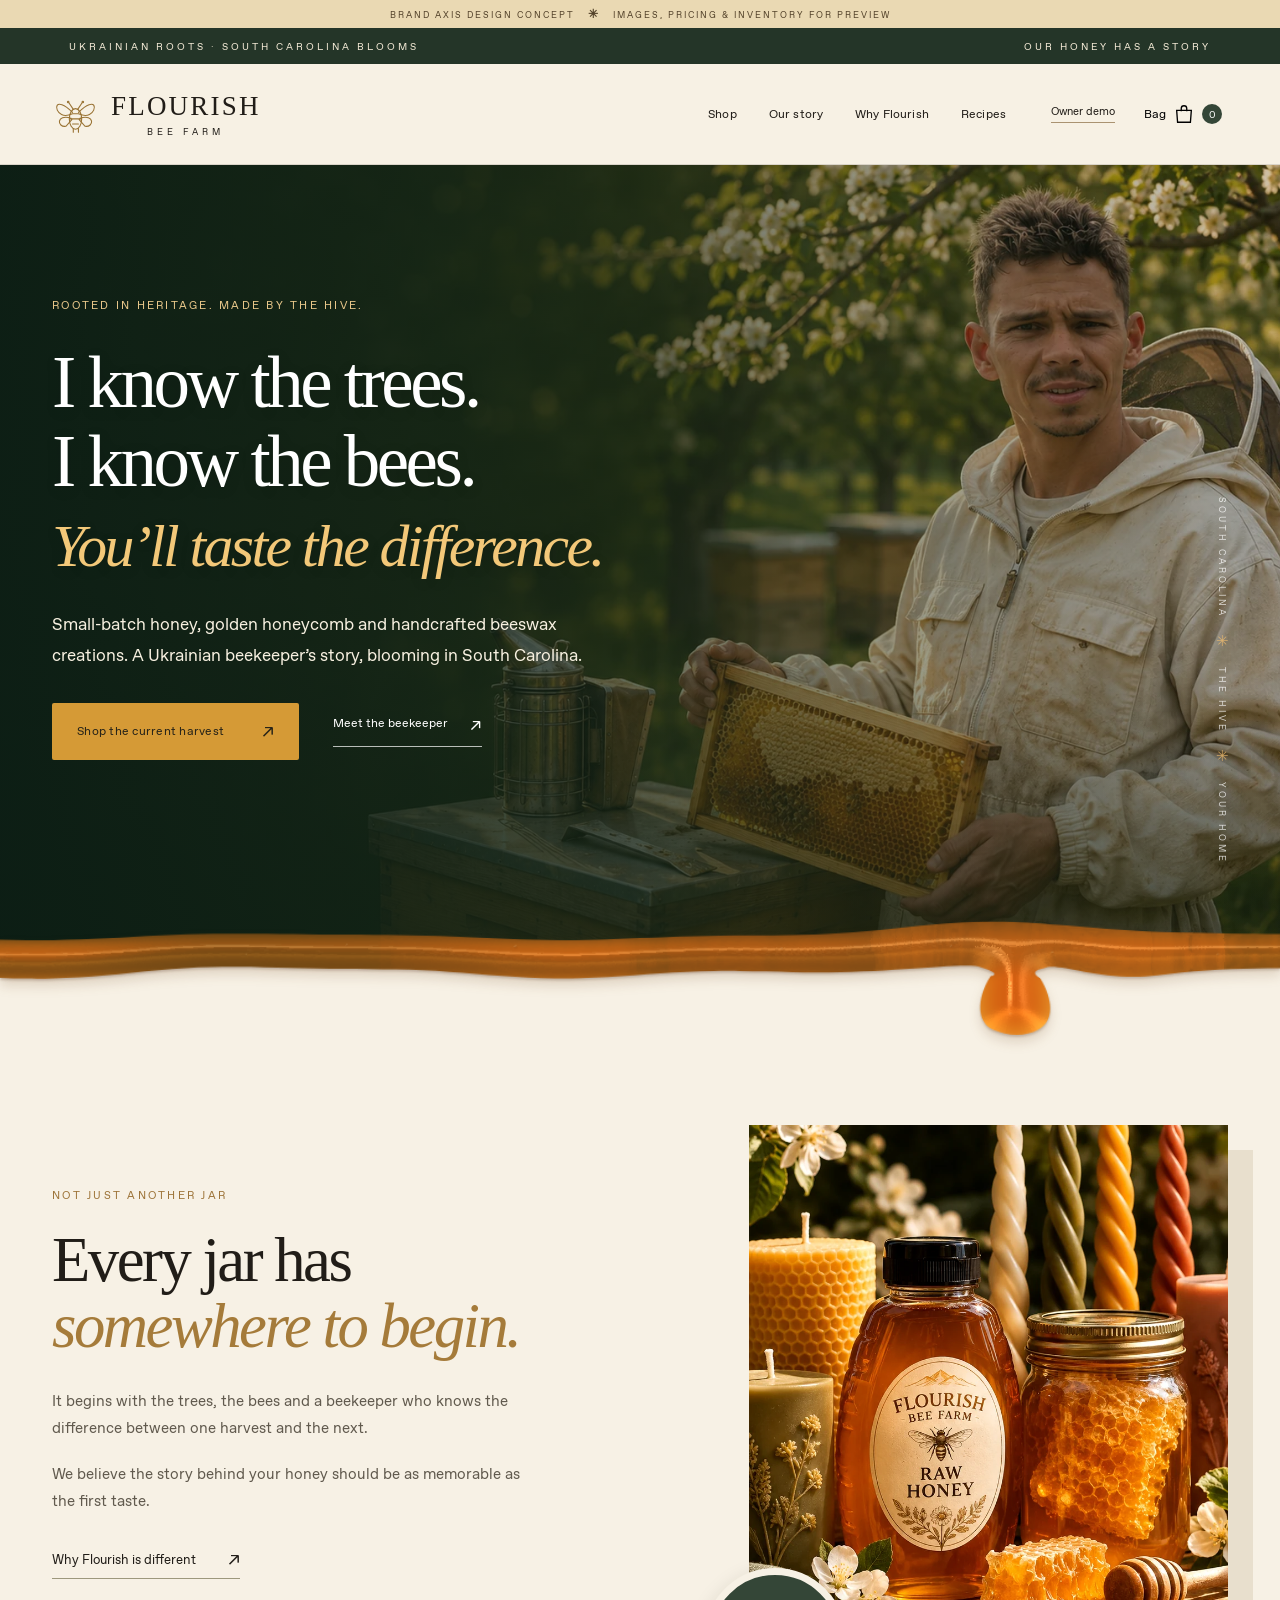
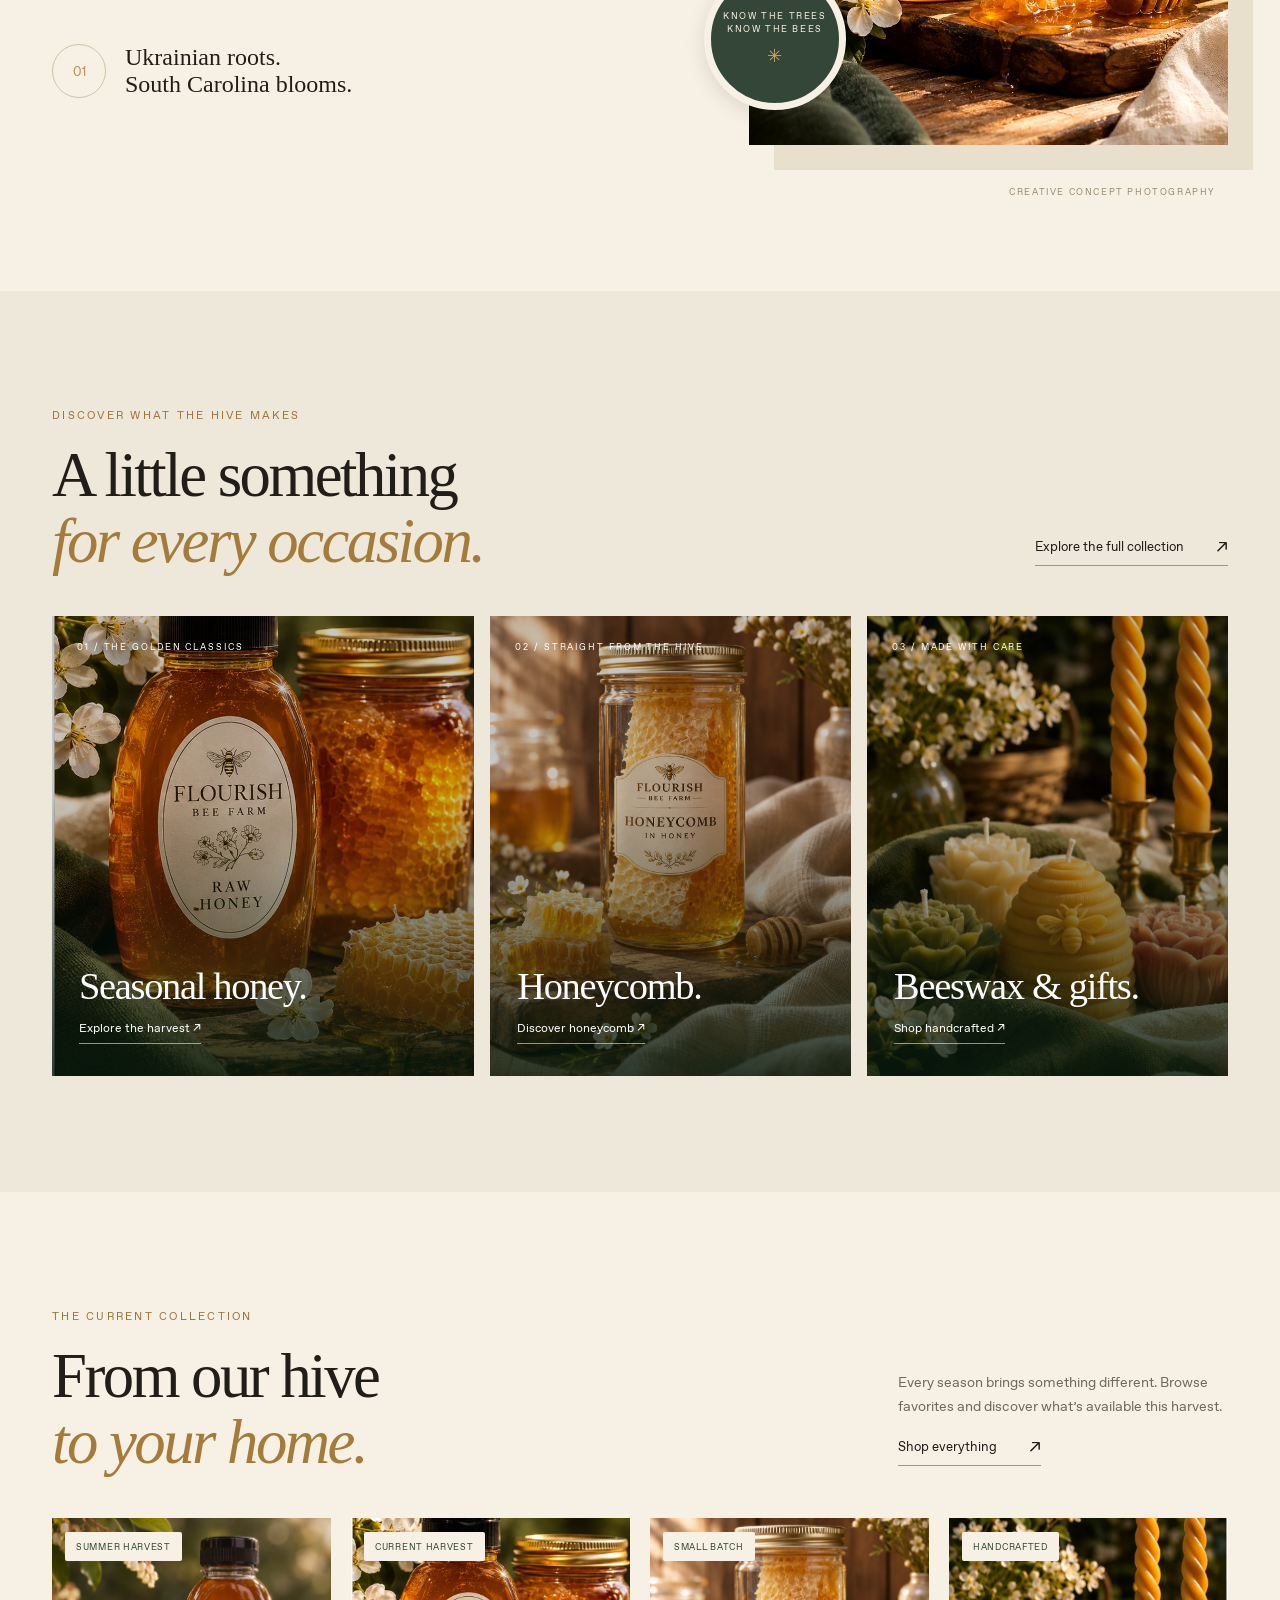
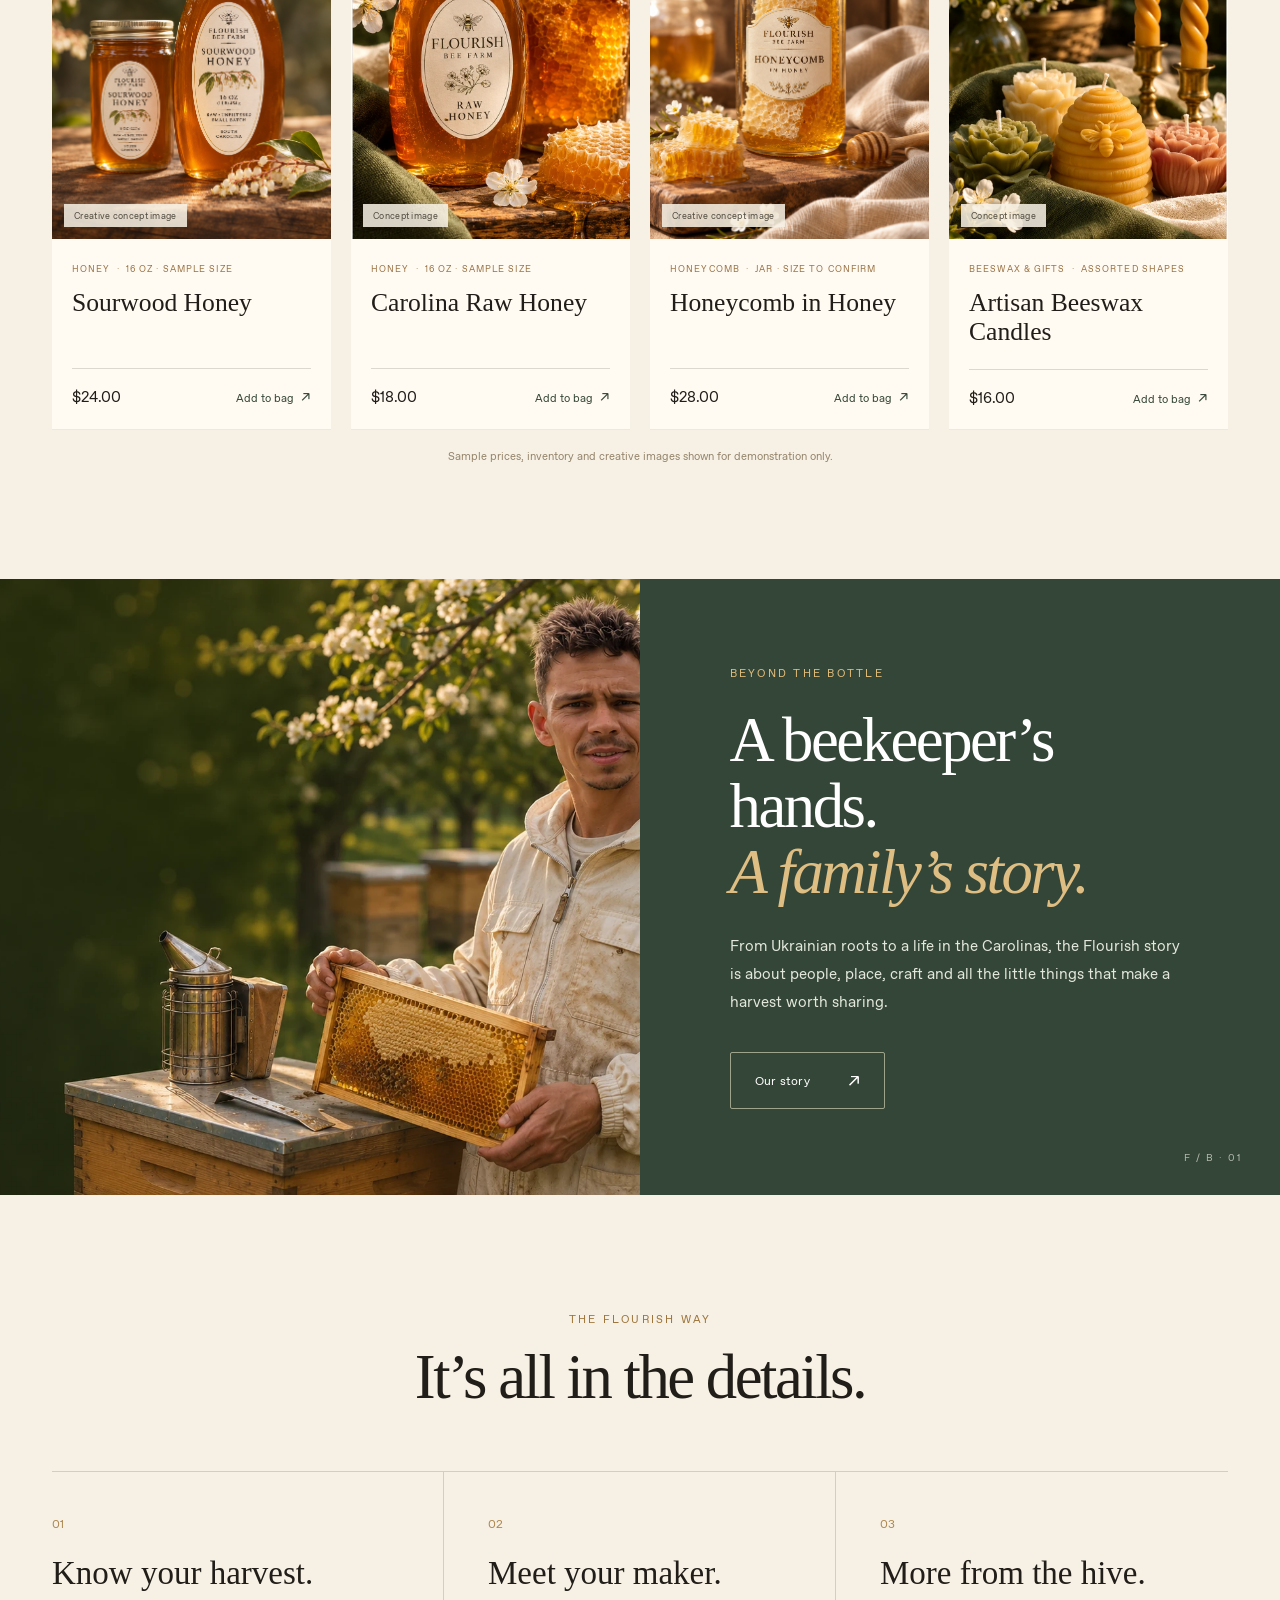
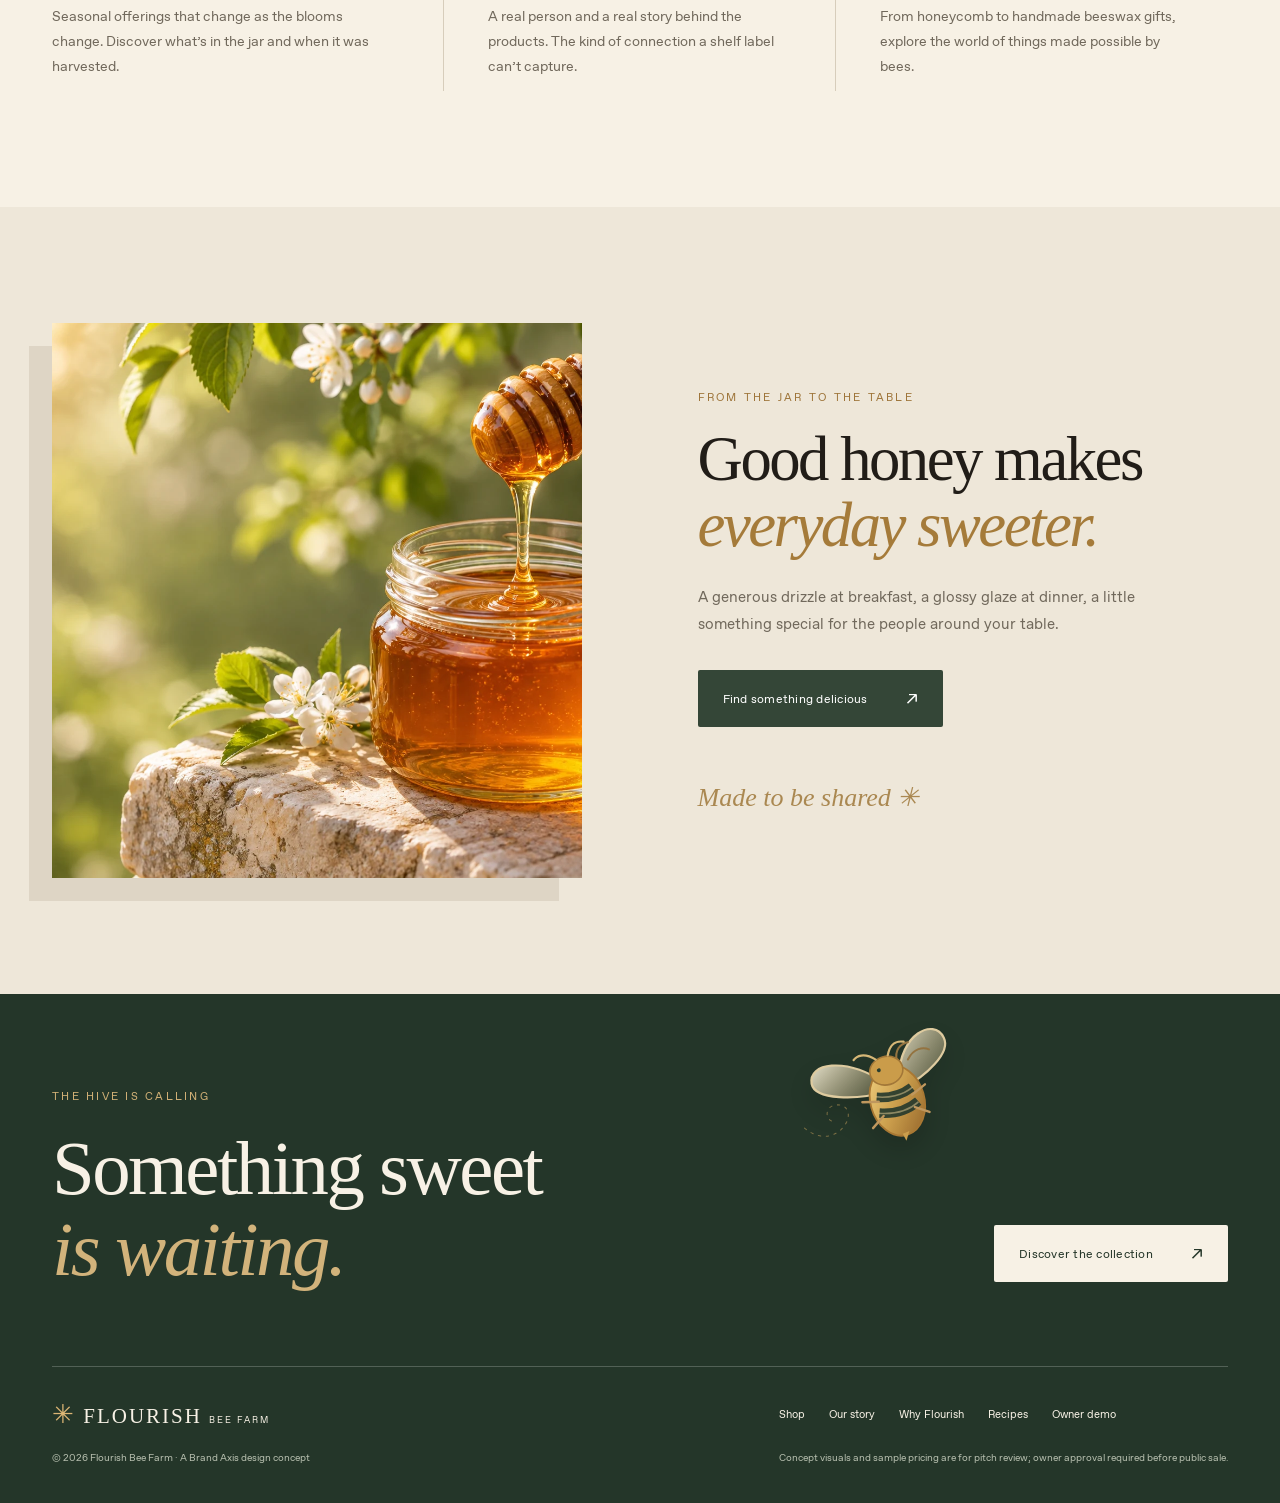
==== commit 17ef925a: "Refine the scroll-reactive honey drip Pool the honey along the hero edge and let one weighted drop s" ====
--- a/index.html
+++ b/index.html
@@ -1,8 +1,32 @@
-<!doctype html><html lang="en"><head><meta charset="utf-8"><meta name="viewport" content="width=device-width,initial-scale=1"><meta name="theme-color" content="#344637"><meta name="description" content="Flourish Bee Farm: Ukrainian roots, South Carolina blooms, and honey made to be remembered."><meta name="robots" content="noindex,nofollow"><link rel="icon" href="assets/favicon.svg" type="image/svg+xml"><link rel="stylesheet" href="site.css"><title>Know the Trees. Know the Bees. | Flourish Bee Farm</title></head><body><a class="skip-link" href="#main">Skip to content</a><div class="preview-banner">BRAND AXIS DESIGN CONCEPT <span>✳</span> IMAGES, PRICING &amp; INVENTORY FOR PREVIEW</div><div class="announcement"><span>UKRAINIAN ROOTS · SOUTH CAROLINA BLOOMS</span><span class="announcement-other">OUR HONEY HAS A STORY</span></div><header class="site-header"><div class="nav-wrap"><a href="index.html" class="brand" aria-label="Flourish Bee Farm, home"><svg class="brand-mark" aria-hidden="true" viewBox="0 0 64 64" fill="none" stroke="currentColor" stroke-width="1.5" stroke-linecap="round"><ellipse cx="32" cy="38" rx="8.4" ry="14"/><path d="M27 31h10M24 38h16M28 45h8M29 51v5M36 51v5M29 25l-6-9M35 25l6-9M28 29C3 5 2 27 13 32c6 3 10 1 15-1M36 29C61 5 62 27 51 32c-6 3-10 1-15-1M26 37C5 31 7 50 19 48l8-9M38 37c21-6 19 13 7 11l-8-9"/><circle cx="22" cy="15" r="1"/><circle cx="42" cy="15" r="1"/></svg><span>FLOURISH<small>BEE FARM</small></span></a><nav class="main-nav" aria-label="Main navigation"><a href="shop.html" data-nav="shop">Shop</a><a href="our-story.html" data-nav="story">Our story</a><a href="why-flourish.html" data-nav="why">Why Flourish</a><a href="recipes.html" data-nav="recipes">Recipes</a></nav><div class="nav-tools"><a href="admin.html" class="admin-top" title="Open owner demo">Owner demo</a><button type="button" class="bag-trigger" data-open-cart aria-label="Open shopping bag"><span>Bag</span><svg viewBox="0 0 24 24" fill="none" stroke="currentColor" stroke-width="1.45"><path d="M4 8h16l-1 13H5L4 8Z"/><path d="M9 9V6a3 3 0 0 1 6 0v3"/></svg><span class="bag-count" data-cart-count>0</span></button><button type="button" class="menu-toggle" id="menu-toggle" aria-label="Open navigation" aria-expanded="false" aria-controls="mobile-menu"><i></i><i></i></button></div></div><nav class="mobile-nav" id="mobile-menu" hidden aria-label="Mobile navigation"><a href="index.html">Home</a><a href="shop.html">Shop</a><a href="our-story.html">Our story</a><a href="why-flourish.html">Why Flourish</a><a href="recipes.html">Recipes</a><a href="admin.html">Owner preview ↗</a></nav></header><main id="main"><section class="hero" id="top"><img class="hero-image" src="assets/beekeeper-owner.webp" alt="Concept beekeeper portrait at an apiary" fetchpriority="high"><div class="hero-overlay"></div><div class="container hero-content"><div class="hero-copy"><p class="eyebrow hero-eyebrow">ROOTED IN HERITAGE. MADE BY THE HIVE.</p><h1>I know the trees.<br>I know the bees.<br><em>You’ll taste the difference.</em></h1><p>Small-batch honey, golden honeycomb and handcrafted beeswax creations. A Ukrainian beekeeper’s story, blooming in South Carolina.</p><div class="hero-actions"><a class="btn btn-gold" href="shop.html">Shop the current harvest <span>↗</span></a><a class="hero-text-link" href="our-story.html">Meet the beekeeper <span>↗</span></a></div></div></div><div class="hero-side-note">SOUTH CAROLINA <span>✳</span> THE HIVE <span>✳</span> YOUR HOME</div><div class="honey-edge" aria-hidden="true"><svg id="honey-svg" viewBox="0 0 1440 210" preserveAspectRatio="none" xmlns="http://www.w3.org/2000/svg"><defs><linearGradient id="honey-gold" x1="0" x2="0.12" y1="0" y2="1"><stop offset="0" stop-color="#a45107"/><stop offset=".16" stop-color="#e7a11b"/><stop offset=".32" stop-color="#f9c94e"/><stop offset=".53" stop-color="#e99d19"/><stop offset=".77" stop-color="#cb7508"/><stop offset="1" stop-color="#ad5905"/></linearGradient><linearGradient id="honey-reflect" x1="0" y1="0" x2="1" y2="0"><stop offset="0" stop-color="#fff4bb" stop-opacity=".1"/><stop offset=".21" stop-color="#fff5cc" stop-opacity=".85"/><stop offset=".45" stop-color="#ffe4a0" stop-opacity=".3"/><stop offset=".75" stop-color="#ffffff" stop-opacity=".8"/><stop offset="1" stop-color="#fff6dd" stop-opacity=".1"/></linearGradient><filter id="honey-shadow" x="-10%" y="-20%" width="120%" height="170%"><feDropShadow dx="1" dy="4" stdDeviation="3" flood-color="#653300" flood-opacity=".26"/></filter><linearGradient id="honey-sheen" x1="0" y1="0" x2="0" y2="1"><stop stop-color="#fff4d2" stop-opacity=".88"/><stop offset="1" stop-color="#ffb931" stop-opacity="0"/></linearGradient></defs><path id="honey-body" fill="url(#honey-gold)" filter="url(#honey-shadow)" stroke="#cf8516" stroke-width="1"/><path id="honey-highlight" fill="none" stroke="url(#honey-reflect)" stroke-width="7" stroke-linecap="round" opacity=".85"/><path id="honey-rim" fill="none" stroke="#ffd984" stroke-width="2" opacity=".75"/><path id="honey-drop-shine" fill="none" stroke="#fff4c6" stroke-linecap="round" stroke-width="4" opacity=".62"/><ellipse id="honey-sparkle" cx="700" cy="40" rx="90" ry="10" fill="url(#honey-sheen)" opacity=".3"/></svg></div></section>
+<!doctype html><html lang="en"><head><meta charset="utf-8"><meta name="viewport" content="width=device-width,initial-scale=1"><meta name="theme-color" content="#344637"><meta name="description" content="Flourish Bee Farm: Ukrainian roots, South Carolina blooms, and honey made to be remembered."><meta name="robots" content="noindex,nofollow"><link rel="icon" href="assets/favicon.svg" type="image/svg+xml"><link rel="stylesheet" href="site.css"><title>Know the Trees. Know the Bees. | Flourish Bee Farm</title></head><body><a class="skip-link" href="#main">Skip to content</a><div class="preview-banner">BRAND AXIS DESIGN CONCEPT <span>✳</span> IMAGES, PRICING &amp; INVENTORY FOR PREVIEW</div><div class="announcement"><span>UKRAINIAN ROOTS · SOUTH CAROLINA BLOOMS</span><span class="announcement-other">OUR HONEY HAS A STORY</span></div><header class="site-header"><div class="nav-wrap"><a href="index.html" class="brand" aria-label="Flourish Bee Farm, home"><svg class="brand-mark" aria-hidden="true" viewBox="0 0 64 64" fill="none" stroke="currentColor" stroke-width="1.5" stroke-linecap="round"><ellipse cx="32" cy="38" rx="8.4" ry="14"/><path d="M27 31h10M24 38h16M28 45h8M29 51v5M36 51v5M29 25l-6-9M35 25l6-9M28 29C3 5 2 27 13 32c6 3 10 1 15-1M36 29C61 5 62 27 51 32c-6 3-10 1-15-1M26 37C5 31 7 50 19 48l8-9M38 37c21-6 19 13 7 11l-8-9"/><circle cx="22" cy="15" r="1"/><circle cx="42" cy="15" r="1"/></svg><span>FLOURISH<small>BEE FARM</small></span></a><nav class="main-nav" aria-label="Main navigation"><a href="shop.html" data-nav="shop">Shop</a><a href="our-story.html" data-nav="story">Our story</a><a href="why-flourish.html" data-nav="why">Why Flourish</a><a href="recipes.html" data-nav="recipes">Recipes</a></nav><div class="nav-tools"><a href="admin.html" class="admin-top" title="Open owner demo">Owner demo</a><button type="button" class="bag-trigger" data-open-cart aria-label="Open shopping bag"><span>Bag</span><svg viewBox="0 0 24 24" fill="none" stroke="currentColor" stroke-width="1.45"><path d="M4 8h16l-1 13H5L4 8Z"/><path d="M9 9V6a3 3 0 0 1 6 0v3"/></svg><span class="bag-count" data-cart-count>0</span></button><button type="button" class="menu-toggle" id="menu-toggle" aria-label="Open navigation" aria-expanded="false" aria-controls="mobile-menu"><i></i><i></i></button></div></div><nav class="mobile-nav" id="mobile-menu" hidden aria-label="Mobile navigation"><a href="index.html">Home</a><a href="shop.html">Shop</a><a href="our-story.html">Our story</a><a href="why-flourish.html">Why Flourish</a><a href="recipes.html">Recipes</a><a href="admin.html">Owner preview ↗</a></nav></header><main id="main"><section class="hero" id="top"><img class="hero-image" src="assets/beekeeper-owner.webp" alt="Concept beekeeper portrait at an apiary" fetchpriority="high"><div class="hero-overlay"></div><div class="container hero-content"><div class="hero-copy"><p class="eyebrow hero-eyebrow">ROOTED IN HERITAGE. MADE BY THE HIVE.</p><h1>I know the trees.<br>I know the bees.<br><em>You’ll taste the difference.</em></h1><p>Small-batch honey, golden honeycomb and handcrafted beeswax creations. A Ukrainian beekeeper’s story, blooming in South Carolina.</p><div class="hero-actions"><a class="btn btn-gold" href="shop.html">Shop the current harvest <span>↗</span></a><a class="hero-text-link" href="our-story.html">Meet the beekeeper <span>↗</span></a></div></div></div><div class="hero-side-note">SOUTH CAROLINA <span>✳</span> THE HIVE <span>✳</span> YOUR HOME</div><div class="honey-edge" aria-hidden="true">
+<svg id="honey-svg" viewBox="0 0 1440 243" preserveAspectRatio="none" xmlns="http://www.w3.org/2000/svg">
+  <defs>
+    <linearGradient id="honey-gold" x1="0" y1="0" x2="0.12" y2="1">
+      <stop stop-color="#89410c"/>
+      <stop offset=".22" stop-color="#c97b19"/>
+      <stop offset=".43" stop-color="#f6bd47"/>
+      <stop offset=".68" stop-color="#ba5606"/>
+      <stop offset=".9" stop-color="#da861e"/>
+      <stop offset="1" stop-color="#e7a137"/>
+    </linearGradient>
+    <linearGradient id="honey-gloss">
+      <stop stop-color="#fff2c3" stop-opacity=".12"/>
+      <stop offset=".24" stop-color="#ffe4a2" stop-opacity=".68"/>
+      <stop offset=".49" stop-color="#ffedbe" stop-opacity=".16"/>
+      <stop offset=".8" stop-color="#fff1cc" stop-opacity=".78"/>
+      <stop offset="1" stop-color="#ffe1a0" stop-opacity=".3"/>
+    </linearGradient>
+  </defs>
+  <path id="honey-body" fill="url(#honey-gold)" d="M0 70 C88 78 142 61 233 66 S366 78 468 68 S603 62 696 69 S835 75 918 66 C994 63 1064 63 1109 79 C1120 84 1114 94 1112 101 C1103 119 1115 132 1138 133 C1161 135 1179 121 1170 105 C1165 95 1163 88 1170 82 C1211 63 1252 67 1302 72 S1390 62 1440 67 L1440 36 C1391 38 1358 42 1299 38 S1183 18 1141 19 S1059 32 987 37 S791 35 704 39 S565 34 480 38 S320 41 230 36 S71 42 0 38 Z"/>
+  <path id="honey-top-light" fill="none" stroke="url(#honey-gloss)" stroke-width="2.2" d="M0 43 C71 45 158 36 230 41 S378 46 480 43 S605 38 704 44 S893 44 987 42 S1093 23 1141 24 S1240 40 1299 43 S1391 43 1440 41"/>
+  <path id="honey-rim" fill="none" stroke="#ffcb69" stroke-opacity=".36" stroke-width="1.6"/>
+  <path id="honey-drop-shine" fill="none" stroke="#fff0c9" stroke-opacity=".63" stroke-width="3" stroke-linecap="round" d="M1120 101 C1117 108 1118 118 1125 122"/>
+</svg>
+</div></section>
 <section class="introduction section-padding" id="why"><div class="container intro-grid"><div class="intro-copy"><p class="eyebrow warm">NOT JUST ANOTHER JAR</p><h2>Every jar has<br><em>somewhere to begin.</em></h2><p>It begins with the trees, the bees and a beekeeper who knows the difference between one harvest and the next.</p><p>We believe the story behind your honey should be as memorable as the first taste.</p><a class="underlined-link" href="why-flourish.html">Why Flourish is different <span>↗</span></a><div class="heritage-tag"><span>01</span><div><strong>Ukrainian roots.</strong><strong>South Carolina blooms.</strong></div></div></div><div class="intro-image-stack"><img class="intro-main" src="assets/scene-collection.webp" alt="Concept product still life with raw honey, honeycomb and beeswax candles" loading="lazy"><div class="intro-small-stamp">KNOW THE TREES<br>KNOW THE BEES<br><span>✳</span></div><div class="concept-caption">CREATIVE CONCEPT PHOTOGRAPHY</div></div></div></section>
 <section class="categories section-padding"><div class="container"><div class="section-row"><div><p class="eyebrow warm">DISCOVER WHAT THE HIVE MAKES</p><h2>A little something<br><em>for every occasion.</em></h2></div><a href="shop.html" class="underlined-link">Explore the full collection <span>↗</span></a></div><div class="category-grid"><a class="category-tile category-large" href="shop.html?category=Honey"><img loading="lazy" src="assets/scene-honey.webp" alt="Concept artisanal raw honey bottle"><div class="tile-gradient"></div><span class="tile-index">01 / THE GOLDEN CLASSICS</span><div class="tile-copy"><h3>Seasonal honey.</h3><span>Explore the harvest ↗</span></div></a><a class="category-tile" href="shop.html?category=Honeycomb"><img loading="lazy" src="assets/honeycomb-premium.png" alt="Actual honeycomb displayed in glass jars at a Flourish market"><div class="tile-gradient"></div><span class="tile-index">02 / STRAIGHT FROM THE HIVE</span><div class="tile-copy"><h3>Honeycomb.</h3><span>Discover honeycomb ↗</span></div></a><a class="category-tile" href="shop.html?category=Beeswax%20%26%20Gifts"><img loading="lazy" src="assets/scene-candles.webp" alt="Concept beeswax candle arrangement"><div class="tile-gradient"></div><span class="tile-index">03 / MADE WITH CARE</span><div class="tile-copy"><h3>Beeswax &amp; gifts.</h3><span>Shop handcrafted ↗</span></div></a></div></div></section>
 <section class="seasonal section-padding"><div class="container"><div class="section-row"><div><p class="eyebrow warm">THE CURRENT COLLECTION</p><h2>From our hive<br><em>to your home.</em></h2></div><div class="section-intro"><p>Every season brings something different. Browse favorites and discover what’s available this harvest.</p><a class="underlined-link" href="shop.html">Shop everything <span>↗</span></a></div></div><div id="featured-products" class="product-grid product-grid-four"></div><div class="pricing-note">Sample prices, inventory and creative images shown for demonstration only.</div></div></section>
 <section class="story-band"><div class="story-band-image"><img loading="lazy" src="assets/beekeeper-owner.webp" alt="Concept portrait of a beekeeper inspecting a honeycomb frame"></div><div class="story-band-copy"><p class="eyebrow">BEYOND THE BOTTLE</p><h2>A beekeeper’s hands.<br><em>A family’s story.</em></h2><p>From Ukrainian roots to a life in the Carolinas, the Flourish story is about people, place, craft and all the little things that make a harvest worth sharing.</p><a class="btn btn-outline-light" href="our-story.html">Our story <span>↗</span></a><span class="story-band-number">F / B · 01</span></div></section>
 <section class="value-section section-padding"><div class="container"><div class="value-heading"><p class="eyebrow warm">THE FLOURISH WAY</p><h2>It’s all in the details.</h2></div><div class="value-grid"><article><span>01</span><h3>Know your harvest.</h3><p>Seasonal offerings that change as the blooms change. Discover what’s in the jar and when it was harvested.</p></article><article><span>02</span><h3>Meet your maker.</h3><p>A real person and a real story behind the products. The kind of connection a shelf label can’t capture.</p></article><article><span>03</span><h3>More from the hive.</h3><p>From honeycomb to handmade beeswax gifts, explore the world of things made possible by bees.</p></article></div></div></section>
 <section class="recipe-feature section-padding"><div class="container recipe-feature-grid"><div class="recipe-feature-photo"><img src="assets/pour.webp" loading="lazy" alt="Honey flowing from a dipper into a glass jar"></div><div class="recipe-feature-copy"><p class="eyebrow warm">FROM THE JAR TO THE TABLE</p><h2>Good honey makes<br><em>everyday sweeter.</em></h2><p>A generous drizzle at breakfast, a glossy glaze at dinner, a little something special for the people around your table.</p><a class="btn btn-dark" href="recipes.html">Find something delicious <span>↗</span></a><div class="script-accent">Made to be shared ✳</div></div></div></section>
-</main><footer class="footer"><div class="footer-lead container"><div class="footer-bee" aria-hidden="true"><svg viewBox="0 0 220 170" xmlns="http://www.w3.org/2000/svg" role="presentation"><defs><linearGradient id="beeBodyGold" x1="0" y1="0" x2="1" y2="1"><stop stop-color="#ffdd89"/><stop offset=".5" stop-color="#d4a44e"/><stop offset="1" stop-color="#966328"/></linearGradient><linearGradient id="beeWingLight" x1="0" y1="0" x2="1" y2="1"><stop stop-color="#fff7df" stop-opacity=".9"/><stop offset="1" stop-color="#d7bd86" stop-opacity=".26"/></linearGradient></defs><g class="bee-flight-trail" fill="none" stroke="#cda45e" stroke-width="1.3" stroke-linecap="round" opacity=".55"><path d="M13 126c21 18 42 10 51-4 9-13 3-27-12-25-13 2-13 17-5 20" stroke-dasharray="3 7"/></g><g class="bee-art" transform="translate(122 78) rotate(-16)"><g class="bee-wings" fill="url(#beeWingLight)" stroke="#e9d3a6" stroke-width="2.8"><path d="M-5-11C-45-57-91-61-94-35-96-14-44 1-7 0Z"/><path d="M14-13C30-65 77-73 82-45 86-24 45-4 17 1Z"/></g><g fill="none" stroke="#9a7742" stroke-width="2.6" stroke-linecap="round"><path d="M17-33C18-47 27-53 37-52"/><path d="M31-31C42-43 54-41 60-36"/></g><ellipse cx="4" cy="15" rx="34" ry="45" fill="url(#beeBodyGold)" stroke="#b17c34" stroke-width="2.3"/><path d="M-20 4C-6 9 11 10 26 4M-22 24C-6 30 12 31 29 23" fill="none" stroke="#283b2e" stroke-width="12" opacity=".92"/><path d="M-21 3C-7 9 12 11 27 4M-23 24C-4 31 13 32 29 24" fill="none" stroke="#f9dda1" stroke-width="2" opacity=".48"/><ellipse cx="1" cy="-25" rx="21" ry="18" fill="#d3a24c" stroke="#a97b39" stroke-width="2"/><path d="M-8-42C-20-55-30-53-35-49M8-43C15-57 23-58 32-54" fill="none" stroke="#e0be7b" stroke-width="2.8" stroke-linecap="round"/><circle cx="-8" cy="-28" r="2.5" fill="#293e30"/><path d="M-1 57 1 67 8 56" fill="#d4a44e"/><path d="M-19 10-39 5M24 13 43 5M-18 29-35 40M23 29 39 40" stroke="#c89d61" stroke-width="3" stroke-linecap="round"/></g></svg></div><div class="footer-heading"><p class="eyebrow">THE HIVE IS CALLING</p><h2>Something sweet<br><em>is waiting.</em></h2></div><a href="shop.html" class="btn btn-cream">Discover the collection <span>↗</span></a></div><div class="footer-bottom container"><a class="footer-brand" href="index.html"><span>✳</span> FLOURISH <small>BEE FARM</small></a><div class="footer-links"><a href="shop.html">Shop</a><a href="our-story.html">Our story</a><a href="why-flourish.html">Why Flourish</a><a href="recipes.html">Recipes</a><a href="admin.html">Owner demo</a></div><p>© <span id="year">2026</span> Flourish Bee Farm · A Brand Axis design concept</p><p class="footer-legal">Concept visuals and sample pricing are for pitch review; owner approval required before public sale.</p></div></footer><dialog class="cart-dialog" id="cart-panel" aria-labelledby="cart-title"><div class="cart-shell"><div class="cart-header"><div><p class="eyebrow warm">A LITTLE SOMETHING SWEET</p><h2 id="cart-title">Your bag <span>✳</span></h2></div><button class="close-icon" aria-label="Close bag" data-cart-close>×</button></div><div id="cart-items" class="bag-items"></div><div class="bag-footer"><p class="cart-shipping" data-shipping-remaining></p><div class="subtotal"><span>Estimated subtotal</span><strong data-subtotal>$0.00</strong></div><button class="btn btn-dark checkout-btn" id="cart-checkout" type="button">Checkout coming with Stripe <span>↗</span></button><p class="cart-disclaimer">Design preview only. No payments, live stock or orders are processed.</p></div></div></dialog><div id="toast" class="toast" role="status" aria-live="polite"></div><script defer src="site.js"></script><script defer src="honey.js"></script></body></html>+</main><footer class="footer"><div class="footer-lead container"><div class="footer-bee" aria-hidden="true"><svg viewBox="0 0 220 170" xmlns="http://www.w3.org/2000/svg" role="presentation"><defs><linearGradient id="beeBodyGold" x1="0" y1="0" x2="1" y2="1"><stop stop-color="#ffdd89"/><stop offset=".5" stop-color="#d4a44e"/><stop offset="1" stop-color="#966328"/></linearGradient><linearGradient id="beeWingLight" x1="0" y1="0" x2="1" y2="1"><stop stop-color="#fff7df" stop-opacity=".9"/><stop offset="1" stop-color="#d7bd86" stop-opacity=".26"/></linearGradient></defs><g class="bee-flight-trail" fill="none" stroke="#cda45e" stroke-width="1.3" stroke-linecap="round" opacity=".55"><path d="M13 126c21 18 42 10 51-4 9-13 3-27-12-25-13 2-13 17-5 20" stroke-dasharray="3 7"/></g><g class="bee-art" transform="translate(122 78) rotate(-16)"><g class="bee-wings" fill="url(#beeWingLight)" stroke="#e9d3a6" stroke-width="2.8"><path d="M-5-11C-45-57-91-61-94-35-96-14-44 1-7 0Z"/><path d="M14-13C30-65 77-73 82-45 86-24 45-4 17 1Z"/></g><g fill="none" stroke="#9a7742" stroke-width="2.6" stroke-linecap="round"><path d="M17-33C18-47 27-53 37-52"/><path d="M31-31C42-43 54-41 60-36"/></g><ellipse cx="4" cy="15" rx="34" ry="45" fill="url(#beeBodyGold)" stroke="#b17c34" stroke-width="2.3"/><path d="M-20 4C-6 9 11 10 26 4M-22 24C-6 30 12 31 29 23" fill="none" stroke="#283b2e" stroke-width="12" opacity=".92"/><path d="M-21 3C-7 9 12 11 27 4M-23 24C-4 31 13 32 29 24" fill="none" stroke="#f9dda1" stroke-width="2" opacity=".48"/><ellipse cx="1" cy="-25" rx="21" ry="18" fill="#d3a24c" stroke="#a97b39" stroke-width="2"/><path d="M-8-42C-20-55-30-53-35-49M8-43C15-57 23-58 32-54" fill="none" stroke="#e0be7b" stroke-width="2.8" stroke-linecap="round"/><circle cx="-8" cy="-28" r="2.5" fill="#293e30"/><path d="M-1 57 1 67 8 56" fill="#d4a44e"/><path d="M-19 10-39 5M24 13 43 5M-18 29-35 40M23 29 39 40" stroke="#c89d61" stroke-width="3" stroke-linecap="round"/></g></svg></div><div class="footer-heading"><p class="eyebrow">THE HIVE IS CALLING</p><h2>Something sweet<br><em>is waiting.</em></h2></div><a href="shop.html" class="btn btn-cream">Discover the collection <span>↗</span></a></div><div class="footer-bottom container"><a class="footer-brand" href="index.html"><span>✳</span> FLOURISH <small>BEE FARM</small></a><div class="footer-links"><a href="shop.html">Shop</a><a href="our-story.html">Our story</a><a href="why-flourish.html">Why Flourish</a><a href="recipes.html">Recipes</a><a href="admin.html">Owner demo</a></div><p>© <span id="year">2026</span> Flourish Bee Farm · A Brand Axis design concept</p><p class="footer-legal">Concept visuals and sample pricing are for pitch review; owner approval required before public sale.</p></div></footer><dialog class="cart-dialog" id="cart-panel" aria-labelledby="cart-title"><div class="cart-shell"><div class="cart-header"><div><p class="eyebrow warm">A LITTLE SOMETHING SWEET</p><h2 id="cart-title">Your bag <span>✳</span></h2></div><button class="close-icon" aria-label="Close bag" data-cart-close>×</button></div><div id="cart-items" class="bag-items"></div><div class="bag-footer"><p class="cart-shipping" data-shipping-remaining></p><div class="subtotal"><span>Estimated subtotal</span><strong data-subtotal>$0.00</strong></div><button class="btn btn-dark checkout-btn" id="cart-checkout" type="button">Checkout coming with Stripe <span>↗</span></button><p class="cart-disclaimer">Design preview only. No payments, live stock or orders are processed.</p></div></div></dialog><div id="toast" class="toast" role="status" aria-live="polite"></div><script defer src="site.js"></script><script defer src="honey-material.js"></script><script defer src="honey.js"></script></body></html>
--- a/site.css
+++ b/site.css
@@ -4,7 +4,22 @@
 /* Navigation */
 .preview-banner{background:#ead9b3;color:#54432b;text-align:center;padding:7px 15px;font-size:9px;letter-spacing:2px;font-weight:800}.preview-banner span{padding-inline:9px;font-size:12px}.announcement{min-height:36px;background:var(--forest-dark);color:#f6ecd8;display:flex;justify-content:space-between;align-items:center;padding:7px 5.4%;font-size:10px;letter-spacing:3px;font-weight:700}.site-header{position:relative;z-index:50;background:#f7f1e5f7;border-bottom:1px solid rgba(55,52,42,.15)}.nav-wrap{width:min(1450px,calc(100% - 104px));margin:0 auto;display:flex;align-items:center;min-height:100px;gap:45px}.brand{display:flex;align-items:center;gap:12px;white-space:nowrap}.brand-mark{display:flex;align-items:center;justify-content:center;width:47px;height:47px;color:#9a7435;font-family:var(--serif);font-size:50px;line-height:1}.brand>span:last-child{font-family:var(--serif);font-size:27px;letter-spacing:2.2px;line-height:1}.brand small{display:block;font-family:var(--sans);font-size:9px;font-weight:650;letter-spacing:4px;text-align:center;margin-top:7px}.main-nav{display:flex;align-items:center;gap:32px;margin-left:auto}.main-nav a{font-size:12px;letter-spacing:.15px;white-space:nowrap;transition:color .2s}.main-nav a:hover,.footer-links a:hover{color:#b38b46}.nav-tools{display:flex;align-items:center;gap:23px}.admin-top{font-size:11px;padding-bottom:4px;border-bottom:1px solid #aa9371;white-space:nowrap}.bag-trigger{border:0;background:transparent;display:flex;align-items:center;gap:7px;font-size:12px}.bag-trigger svg{width:22px;height:22px}.bag-count{display:grid;place-items:center;width:20px;height:20px;min-width:20px;border-radius:50%;background:var(--forest);color:#fff;font-size:10px}.menu-toggle{display:none;border:0;background:transparent;padding:12px}.menu-toggle i{display:block;width:24px;border-top:1.5px solid #22352a;margin:6px}.mobile-nav{background:var(--ivory);padding:10px 32px 25px;box-shadow:0 15px 20px #191c1422}.mobile-nav a{display:block;padding:12px 0;border-bottom:1px solid var(--line)}[hidden]{display:none!important}
 /* Hero and animated honey */
-.hero{height:clamp(690px,62vw,810px);position:relative;background:#213324;color:#fff;isolation:isolate}.hero-image{position:absolute;inset:0;z-index:-3;object-position:60% 35%}.hero-overlay{position:absolute;inset:0;z-index:-2;background:linear-gradient(90deg,#0c1e15f2 0%,#122417ca 35%,#1a291780 65%,#101d1333 100%),linear-gradient(0deg,#07130888,transparent 37%)}.hero-content{height:100%;display:flex;align-items:center;padding-top:8px;padding-bottom:75px}.hero-copy{position:relative;z-index:2;max-width:880px}.hero-eyebrow{color:#eac98b;margin-bottom:27px}.hero h1{font-size:clamp(56px,5.7vw,89px);line-height:1.09;letter-spacing:-3.5px;text-shadow:0 3px 14px #0002}.hero h1 em{font-size:.82em;color:#f3c879;white-space:nowrap;letter-spacing:-2.6px}.hero-copy>p:not(.eyebrow){font-size:17px;line-height:1.8;max-width:530px;margin:28px 0 32px;color:#f7f0e0}.hero-actions{display:flex;gap:34px;align-items:center;flex-wrap:wrap}.hero-text-link{font-size:12px;border-bottom:1px solid #ffffffb3;padding-bottom:10px;display:inline-flex;gap:22px}.hero-text-link span{font-size:17px}.hero-side-note{position:absolute;right:49px;bottom:95px;z-index:4;writing-mode:vertical-rl;letter-spacing:3px;font-size:9px;opacity:.74;display:flex;align-items:center;gap:14px}.hero-side-note span{font-size:15px;color:#f7c16e}.honey-edge{position:absolute;z-index:10;bottom:-115px;left:0;right:0;height:205px;pointer-events:none;filter:drop-shadow(0 4px 2px #66361034) drop-shadow(0 8px 7px #73360929)}.honey-edge svg{width:100%;height:100%;overflow:visible}.introduction{position:relative;z-index:0;padding-top:215px;background:var(--ivory)}
+.hero{height:clamp(690px,62vw,810px);position:relative;background:#213324;color:#fff;isolation:isolate}.hero-image{position:absolute;inset:0;z-index:-3;object-position:60% 35%}.hero-overlay{position:absolute;inset:0;z-index:-2;background:linear-gradient(90deg,#0c1e15f2 0%,#122417ca 35%,#1a291780 65%,#101d1333 100%),linear-gradient(0deg,#07130888,transparent 37%)}.hero-content{height:100%;display:flex;align-items:center;padding-top:8px;padding-bottom:75px}.hero-copy{position:relative;z-index:2;max-width:880px}.hero-eyebrow{color:#eac98b;margin-bottom:27px}.hero h1{font-size:clamp(56px,5.7vw,89px);line-height:1.09;letter-spacing:-3.5px;text-shadow:0 3px 14px #0002}.hero h1 em{font-size:.82em;color:#f3c879;white-space:nowrap;letter-spacing:-2.6px}.hero-copy>p:not(.eyebrow){font-size:17px;line-height:1.8;max-width:530px;margin:28px 0 32px;color:#f7f0e0}.hero-actions{display:flex;gap:34px;align-items:center;flex-wrap:wrap}.hero-text-link{font-size:12px;border-bottom:1px solid #ffffffb3;padding-bottom:10px;display:inline-flex;gap:22px}.hero-text-link span{font-size:17px}.hero-side-note{position:absolute;right:49px;bottom:95px;z-index:4;writing-mode:vertical-rl;letter-spacing:3px;font-size:9px;opacity:.74;display:flex;align-items:center;gap:14px}.hero-side-note span{font-size:15px;color:#f7c16e}.honey-edge {
+  --honey-overlap: 61px;
+  --honey-reach: 182px;
+  position: absolute;
+  z-index: 10;
+  top: calc(100% - var(--honey-overlap));
+  left: 0;
+  right: 0;
+  height: calc(var(--honey-overlap) + var(--honey-reach));
+  pointer-events: none;
+  filter: drop-shadow(0 2px 1px #4f2b1a3b) drop-shadow(0 7px 6px #6b3b152a);
+}
+.honey-edge svg, .honey-material { display: block; width: 100%; height: 100%; }
+.honey-material { display: none; position: absolute; inset: 0; }
+.has-honey-material .honey-material { display: block; }
+.has-honey-material #honey-svg { visibility: hidden; }.introduction{position:relative;z-index:0;padding-top:215px;background:var(--ivory)}
 /* Intro */
 .intro-grid{display:grid;grid-template-columns:1fr 1fr;align-items:center;gap:min(10vw,135px)}.intro-copy{padding:20px 0 35px}.intro-copy h2{margin:23px 0 28px}.intro-copy p:not(.eyebrow){max-width:480px;color:#615a4e;line-height:1.82;font-size:15px;margin:0 0 18px}.intro-copy .underlined-link{margin-top:16px}.intro-image-stack{position:relative;margin:0 0 30px 45px}.intro-main{height:620px;width:100%;object-position:50% 50%;box-shadow:25px 25px 0 #e8dfcd}.intro-small-stamp{position:absolute;bottom:35px;left:-45px;background:var(--forest);color:#f8f1e2;width:142px;height:142px;display:flex;flex-direction:column;align-items:center;justify-content:center;gap:6px;font-size:9px;letter-spacing:1.6px;text-align:center;line-height:1.5;border:7px solid #f7f1e5;border-radius:50%;box-shadow:0 5px 20px #201f1120}.intro-small-stamp span{color:#d5a451;font-size:18px}.concept-caption{position:absolute;right:12px;bottom:-52px;font-size:9px;letter-spacing:1.6px;color:#9a8970}.heritage-tag{display:flex;align-items:center;gap:19px;margin-top:65px}.heritage-tag>span{font-size:13px;color:#ba8e4f;border:1px solid #cfc1a5;border-radius:50%;width:54px;height:54px;display:grid;place-items:center}.heritage-tag strong{display:block;font-family:var(--serif);font-size:24px;font-weight:400;line-height:1.12}
 /* Category collections */
@@ -35,14 +50,13 @@
 .cart-dialog{position:fixed;top:0;right:0;left:auto;bottom:0;max-height:100%;height:100dvh;margin:0;width:min(475px,100%);border:0;padding:0;background:#f9f4ea;color:var(--ink);box-shadow:-16px 0 40px #0002}.cart-dialog::backdrop{background:rgba(9,19,10,.65)}.cart-shell{display:flex;flex-direction:column;height:100%}.cart-header{display:flex;justify-content:space-between;align-items:start;padding:30px;border-bottom:1px solid #d8cebb}.cart-header h2{font-size:39px;margin-top:8px;letter-spacing:-1px}.cart-header h2 span{font-size:22px;color:#b88c48}.close-icon{background:transparent;border:0;font-size:32px;line-height:1;padding:2px 8px}.bag-items{flex:1;overflow:auto;padding:8px 27px}.bag-item{display:flex;gap:15px;position:relative;padding:22px 0;border-bottom:1px solid #d8cebb}.bag-item img{width:91px;height:105px;flex-shrink:0}.bag-item>div{flex:1}.bag-item h3{font-size:22px;margin-bottom:7px}.bag-item div>span{font-size:10px;color:#766c5d}.bag-item strong{display:block;font-size:12px;margin:11px 0}.qty{display:flex;width:max-content;gap:16px;align-items:center;border:1px solid #d0c4b1}.qty button{border:0;background:transparent;padding:5px 9px;font-size:16px}.qty span{font-size:12px}.remove-item{border:0;background:transparent;font-size:22px;color:#897866;align-self:start}.bag-footer{padding:22px 27px 30px;border-top:1px solid #d8cebb}.cart-shipping{font-size:11px;color:#847250;margin-bottom:18px}.subtotal{display:flex;justify-content:space-between;align-items:center;font-size:12px;margin-bottom:20px}.subtotal strong{font-size:20px}.checkout-btn{width:100%}.cart-disclaimer{font-size:10px;color:#8c8172;line-height:1.7;margin-top:12px;text-align:center}.cart-empty{text-align:center;padding-top:80px}.cart-empty-icon{font-size:60px;color:#c49d5d}.cart-empty h3{font-size:35px;margin:20px 0 10px}.cart-empty p{color:#777061;margin-bottom:22px}.toast{position:fixed;z-index:120;bottom:32px;left:50%;transform:translate(-50%,24px);opacity:0;pointer-events:none;background:#243629;color:#fff;padding:14px 22px;box-shadow:0 10px 20px #0003;max-width:calc(100% - 36px);text-align:center;font-size:12px;transition:transform .2s,opacity .2s}.toast.show{opacity:1;transform:translate(-50%,0)}
 @media(max-width:1200px){.container,.nav-wrap{width:min(100% - 72px,1320px)}.nav-wrap{gap:22px}.main-nav{gap:21px}.brand>span:last-child{font-size:23px}.hero h1{font-size:clamp(53px,6.2vw,77px)}.product-grid-four,.shop-grid{grid-template-columns:repeat(3,minmax(0,1fr))}.story-band-copy{padding:55px 60px}.intro-grid{gap:60px}.intro-main{height:540px}.admin-content{gap:30px}}
 @media(max-width:980px){.nav-wrap{min-height:80px}.main-nav,.admin-top{display:none}.menu-toggle{display:block}.nav-tools{margin-left:auto}.hero{height:735px}.hero h1{font-size:clamp(50px,7vw,70px)}.hero h1 em{white-space:normal}.intro-grid{grid-template-columns:1fr 1fr;gap:42px}.intro-main{height:470px}.category-grid{grid-template-columns:1fr 1fr}.category-large{grid-column:1/-1;height:390px}.category-tile{height:370px}.section-padding{padding:88px 0}.introduction{padding-top:180px}.story-band{min-height:500px}.story-band-copy{padding:50px 40px}.story-band h2{font-size:50px}.value-grid article{padding:25px}.recipe-feature-photo{height:440px}.page-hero{grid-template-columns:1fr 42%}.page-hero-copy{padding:60px 38px}.page-hero h1{font-size:60px}.admin-content{grid-template-columns:1fr}.admin-hero .container{grid-template-columns:1fr}.admin-warning{grid-column:1;grid-row:auto;margin-top:25px}.admin-sidebar{border-top:1px solid var(--line);padding-top:25px}.product-detail{gap:35px}.detail-image{height:560px}.editorial-body{gap:55px}.value-story{gap:55px}}
-@media(max-width:700px){.container,.nav-wrap{width:calc(100% - 38px)}.preview-banner{font-size:8px;letter-spacing:1px}.announcement{font-size:8px;letter-spacing:1.1px;justify-content:center}.announcement-other{display:none}.nav-wrap{min-height:74px}.brand{gap:6px}.brand-mark{width:33px;font-size:36px}.brand>span:last-child{font-size:22px;letter-spacing:1px}.brand small{font-size:8px;letter-spacing:2.6px}.nav-tools{gap:7px}.bag-trigger{font-size:0;gap:3px}.bag-trigger svg{width:20px}.menu-toggle{padding:10px 0 10px 10px}.hero{height:720px;min-height:690px}.hero-image{object-position:68% center}.hero-overlay{background:linear-gradient(90deg,#0b1e14ed 0%,#102416bf 66%,#10241664 100%),linear-gradient(0deg,#06140b99,transparent 50%)}.hero-content{align-items:flex-start;padding-top:135px;padding-bottom:75px}.hero-eyebrow{font-size:9px;letter-spacing:1.6px;margin-bottom:20px}.hero h1{font-size:clamp(42px,10.8vw,68px);letter-spacing:-1.8px;line-height:1.14}.hero h1 em{font-size:.91em;letter-spacing:-1.8px}.hero-copy>p:not(.eyebrow){font-size:14px;max-width:370px;line-height:1.75;margin:22px 0 25px}.hero-actions{gap:20px}.hero-text-link{font-size:11px}.hero-side-note{display:none}.honey-edge{height:160px;bottom:-88px}.introduction{padding-top:155px}.section-padding{padding:73px 0}.intro-grid{grid-template-columns:1fr;gap:25px}.intro-copy{padding:0}.intro-copy h2{margin:17px 0 22px}.intro-copy p:not(.eyebrow){font-size:14px}.intro-image-stack{margin:20px 0 40px 22px}.intro-main{height:450px;box-shadow:14px 14px 0 #e8dfcd}.intro-small-stamp{left:-20px;bottom:30px;width:105px;height:105px;font-size:7px;border:5px solid #f7f1e5}.concept-caption{bottom:-35px;font-size:8px}.heritage-tag{margin-top:34px}.section-row{align-items:start;flex-direction:column;gap:22px;margin-bottom:25px}.section-row>.underlined-link{margin-bottom:3px}h2{font-size:clamp(42px,10vw,62px);letter-spacing:-1.9px}.category-grid{grid-template-columns:1fr 1fr;gap:10px}.category-large{height:340px}.category-tile{height:270px}.tile-index{font-size:8px;left:15px;top:17px}.tile-copy{left:15px;bottom:19px;right:13px}.tile-copy h3{font-size:clamp(22px,5.3vw,30px)}.tile-copy span{font-size:10px}.product-grid-four,.shop-grid,.related-products{grid-template-columns:repeat(2,minmax(0,1fr));gap:12px}.product-details{padding:16px 13px}.product-details .tiny-label{font-size:8px}.product-details h3{font-size:21px;min-height:47px;margin:12px 0 16px}.product-bottom{flex-direction:column;align-items:flex-start;gap:8px}.mini-add{font-size:11px}.product-photo{aspect-ratio:4/4.9}.photo-type{font-size:8px;left:8px;bottom:8px}.pill{font-size:8px;top:9px;left:9px;padding:6px 8px}.section-intro{max-width:100%}.story-band{grid-template-columns:1fr}.story-band-image{height:330px}.story-band-copy{padding:64px 25px 75px}.story-band h2{font-size:50px}.story-band-copy>p:not(.eyebrow){font-size:14px}.value-heading{margin-bottom:32px}.value-grid{grid-template-columns:1fr}.value-grid article,.value-grid article:first-child{border-right:0;border-bottom:1px solid #d7cdbb;padding:24px 0}.value-grid article:last-child{border-bottom:0}.value-grid h3{margin:12px 0;font-size:29px}.recipe-feature-grid{grid-template-columns:1fr;gap:48px}.recipe-feature-photo{height:345px;box-shadow:-12px 12px 0 #ded5c5}.recipe-feature-copy .script-accent{margin-top:28px}.footer-lead{flex-direction:column;align-items:start;padding:65px 0 45px;gap:26px}.footer-lead h2{font-size:58px}.footer-bottom{grid-template-columns:1fr;gap:19px}.footer-links{gap:12px 21px}.footer-legal{text-align:left}.page-hero{grid-template-columns:1fr;min-height:0}.page-hero-copy{padding:64px 20px 55px}.page-hero h1{font-size:clamp(52px,11vw,74px)}.page-hero-img{min-height:0;height:250px}.shop-section{padding-top:45px}.shop-controls{display:block}.shop-filter-intro h2{font-size:45px}.shop-tools{display:grid;grid-template-columns:1fr 1fr;margin:0 0 18px}.search-field input{min-width:0}.sort-field select{width:100%}.filter-bar{gap:7px}.filter-chip{padding:9px 10px;font-size:10px}.results-line{font-size:10px}.collection-banner-grid{grid-template-columns:1fr;gap:0}.collection-banner-grid>div{padding:65px 0 30px}.collection-banner img{height:280px}.product-detail{grid-template-columns:1fr;padding-bottom:60px}.detail-image{height:420px}.detail-copy h1{font-size:55px}.related-products{margin-bottom:60px}.editorial-hero{height:600px}.editorial-copy{width:calc(100% - 38px);padding-top:110px}.editorial-copy h1{font-size:53px}.editorial-copy>p:not(.eyebrow){font-size:14px}.editorial-body,.story-photo-row,.value-story{grid-template-columns:1fr;gap:30px}.story-photo-row>img,.value-story>img{height:320px}.story-photo-row>div{padding:50px 20px 65px}.reverse>div,.reverse>img{order:unset}.recipe-card-grid{grid-template-columns:1fr}.recipe-card>img{height:310px}.admin-hero{padding:54px 0}.admin-hero h1{font-size:52px}.admin-content{padding-top:42px}.admin-form{padding:19px}.admin-form-grid{gap:15px 10px}.admin-form-grid label{font-size:11px}.admin-section-header{align-items:start;gap:15px}.admin-section-header .underlined-link{font-size:10px}.cart-dialog{width:100%}}
+@media(max-width:700px){.container,.nav-wrap{width:calc(100% - 38px)}.preview-banner{font-size:8px;letter-spacing:1px}.announcement{font-size:8px;letter-spacing:1.1px;justify-content:center}.announcement-other{display:none}.nav-wrap{min-height:74px}.brand{gap:6px}.brand-mark{width:33px;font-size:36px}.brand>span:last-child{font-size:22px;letter-spacing:1px}.brand small{font-size:8px;letter-spacing:2.6px}.nav-tools{gap:7px}.bag-trigger{font-size:0;gap:3px}.bag-trigger svg{width:20px}.menu-toggle{padding:10px 0 10px 10px}.hero{height:720px;min-height:690px}.hero-image{object-position:68% center}.hero-overlay{background:linear-gradient(90deg,#0b1e14ed 0%,#102416bf 66%,#10241664 100%),linear-gradient(0deg,#06140b99,transparent 50%)}.hero-content{align-items:flex-start;padding-top:135px;padding-bottom:75px}.hero-eyebrow{font-size:9px;letter-spacing:1.6px;margin-bottom:20px}.hero h1{font-size:clamp(42px,10.8vw,68px);letter-spacing:-1.8px;line-height:1.14}.hero h1 em{font-size:.91em;letter-spacing:-1.8px}.hero-copy>p:not(.eyebrow){font-size:14px;max-width:370px;line-height:1.75;margin:22px 0 25px}.hero-actions{gap:20px}.hero-text-link{font-size:11px}.hero-side-note{display:none}.honey-edge{--honey-overlap:52px;--honey-reach:144px}.introduction{padding-top:155px}.section-padding{padding:73px 0}.intro-grid{grid-template-columns:1fr;gap:25px}.intro-copy{padding:0}.intro-copy h2{margin:17px 0 22px}.intro-copy p:not(.eyebrow){font-size:14px}.intro-image-stack{margin:20px 0 40px 22px}.intro-main{height:450px;box-shadow:14px 14px 0 #e8dfcd}.intro-small-stamp{left:-20px;bottom:30px;width:105px;height:105px;font-size:7px;border:5px solid #f7f1e5}.concept-caption{bottom:-35px;font-size:8px}.heritage-tag{margin-top:34px}.section-row{align-items:start;flex-direction:column;gap:22px;margin-bottom:25px}.section-row>.underlined-link{margin-bottom:3px}h2{font-size:clamp(42px,10vw,62px);letter-spacing:-1.9px}.category-grid{grid-template-columns:1fr 1fr;gap:10px}.category-large{height:340px}.category-tile{height:270px}.tile-index{font-size:8px;left:15px;top:17px}.tile-copy{left:15px;bottom:19px;right:13px}.tile-copy h3{font-size:clamp(22px,5.3vw,30px)}.tile-copy span{font-size:10px}.product-grid-four,.shop-grid,.related-products{grid-template-columns:repeat(2,minmax(0,1fr));gap:12px}.product-details{padding:16px 13px}.product-details .tiny-label{font-size:8px}.product-details h3{font-size:21px;min-height:47px;margin:12px 0 16px}.product-bottom{flex-direction:column;align-items:flex-start;gap:8px}.mini-add{font-size:11px}.product-photo{aspect-ratio:4/4.9}.photo-type{font-size:8px;left:8px;bottom:8px}.pill{font-size:8px;top:9px;left:9px;padding:6px 8px}.section-intro{max-width:100%}.story-band{grid-template-columns:1fr}.story-band-image{height:330px}.story-band-copy{padding:64px 25px 75px}.story-band h2{font-size:50px}.story-band-copy>p:not(.eyebrow){font-size:14px}.value-heading{margin-bottom:32px}.value-grid{grid-template-columns:1fr}.value-grid article,.value-grid article:first-child{border-right:0;border-bottom:1px solid #d7cdbb;padding:24px 0}.value-grid article:last-child{border-bottom:0}.value-grid h3{margin:12px 0;font-size:29px}.recipe-feature-grid{grid-template-columns:1fr;gap:48px}.recipe-feature-photo{height:345px;box-shadow:-12px 12px 0 #ded5c5}.recipe-feature-copy .script-accent{margin-top:28px}.footer-lead{flex-direction:column;align-items:start;padding:65px 0 45px;gap:26px}.footer-lead h2{font-size:58px}.footer-bottom{grid-template-columns:1fr;gap:19px}.footer-links{gap:12px 21px}.footer-legal{text-align:left}.page-hero{grid-template-columns:1fr;min-height:0}.page-hero-copy{padding:64px 20px 55px}.page-hero h1{font-size:clamp(52px,11vw,74px)}.page-hero-img{min-height:0;height:250px}.shop-section{padding-top:45px}.shop-controls{display:block}.shop-filter-intro h2{font-size:45px}.shop-tools{display:grid;grid-template-columns:1fr 1fr;margin:0 0 18px}.search-field input{min-width:0}.sort-field select{width:100%}.filter-bar{gap:7px}.filter-chip{padding:9px 10px;font-size:10px}.results-line{font-size:10px}.collection-banner-grid{grid-template-columns:1fr;gap:0}.collection-banner-grid>div{padding:65px 0 30px}.collection-banner img{height:280px}.product-detail{grid-template-columns:1fr;padding-bottom:60px}.detail-image{height:420px}.detail-copy h1{font-size:55px}.related-products{margin-bottom:60px}.editorial-hero{height:600px}.editorial-copy{width:calc(100% - 38px);padding-top:110px}.editorial-copy h1{font-size:53px}.editorial-copy>p:not(.eyebrow){font-size:14px}.editorial-body,.story-photo-row,.value-story{grid-template-columns:1fr;gap:30px}.story-photo-row>img,.value-story>img{height:320px}.story-photo-row>div{padding:50px 20px 65px}.reverse>div,.reverse>img{order:unset}.recipe-card-grid{grid-template-columns:1fr}.recipe-card>img{height:310px}.admin-hero{padding:54px 0}.admin-hero h1{font-size:52px}.admin-content{padding-top:42px}.admin-form{padding:19px}.admin-form-grid{gap:15px 10px}.admin-form-grid label{font-size:11px}.admin-section-header{align-items:start;gap:15px}.admin-section-header .underlined-link{font-size:10px}.cart-dialog{width:100%}}
 @media(max-width:380px){.hero h1{font-size:40px}.hero-copy>p:not(.eyebrow){font-size:13px}.btn{padding:15px 17px;gap:15px}.brand>span:last-child{font-size:19px}.brand-mark{font-size:31px}.category-tile{height:250px}.product-details h3{font-size:19px}.shop-tools{grid-template-columns:1fr}.admin-form-grid{grid-template-columns:1fr}.admin-form-grid .wide{grid-column:1}}
 @media(prefers-reduced-motion:reduce){*,*:before,*:after{scroll-behavior:auto!important;transition:none!important;animation:none!important}}
 /* Keep the honey physically in front of the following ivory section as it droops. */
 .hero{z-index:4}
-.introduction{z-index:1}
-#honey-highlight{stroke-width:3.2px;opacity:.56}
-#honey-drop-shine{stroke-width:3.3px;opacity:.48}
+.introduction{z-index:1;padding-top:clamp(166px,13vw,186px)}
+@media(max-width:700px){.introduction{padding-top:140px}}
 .brand-mark{width:47px;height:47px;flex:none;color:#9a7435}
 @media(max-width:700px){.brand-mark{width:33px;height:33px}}
 
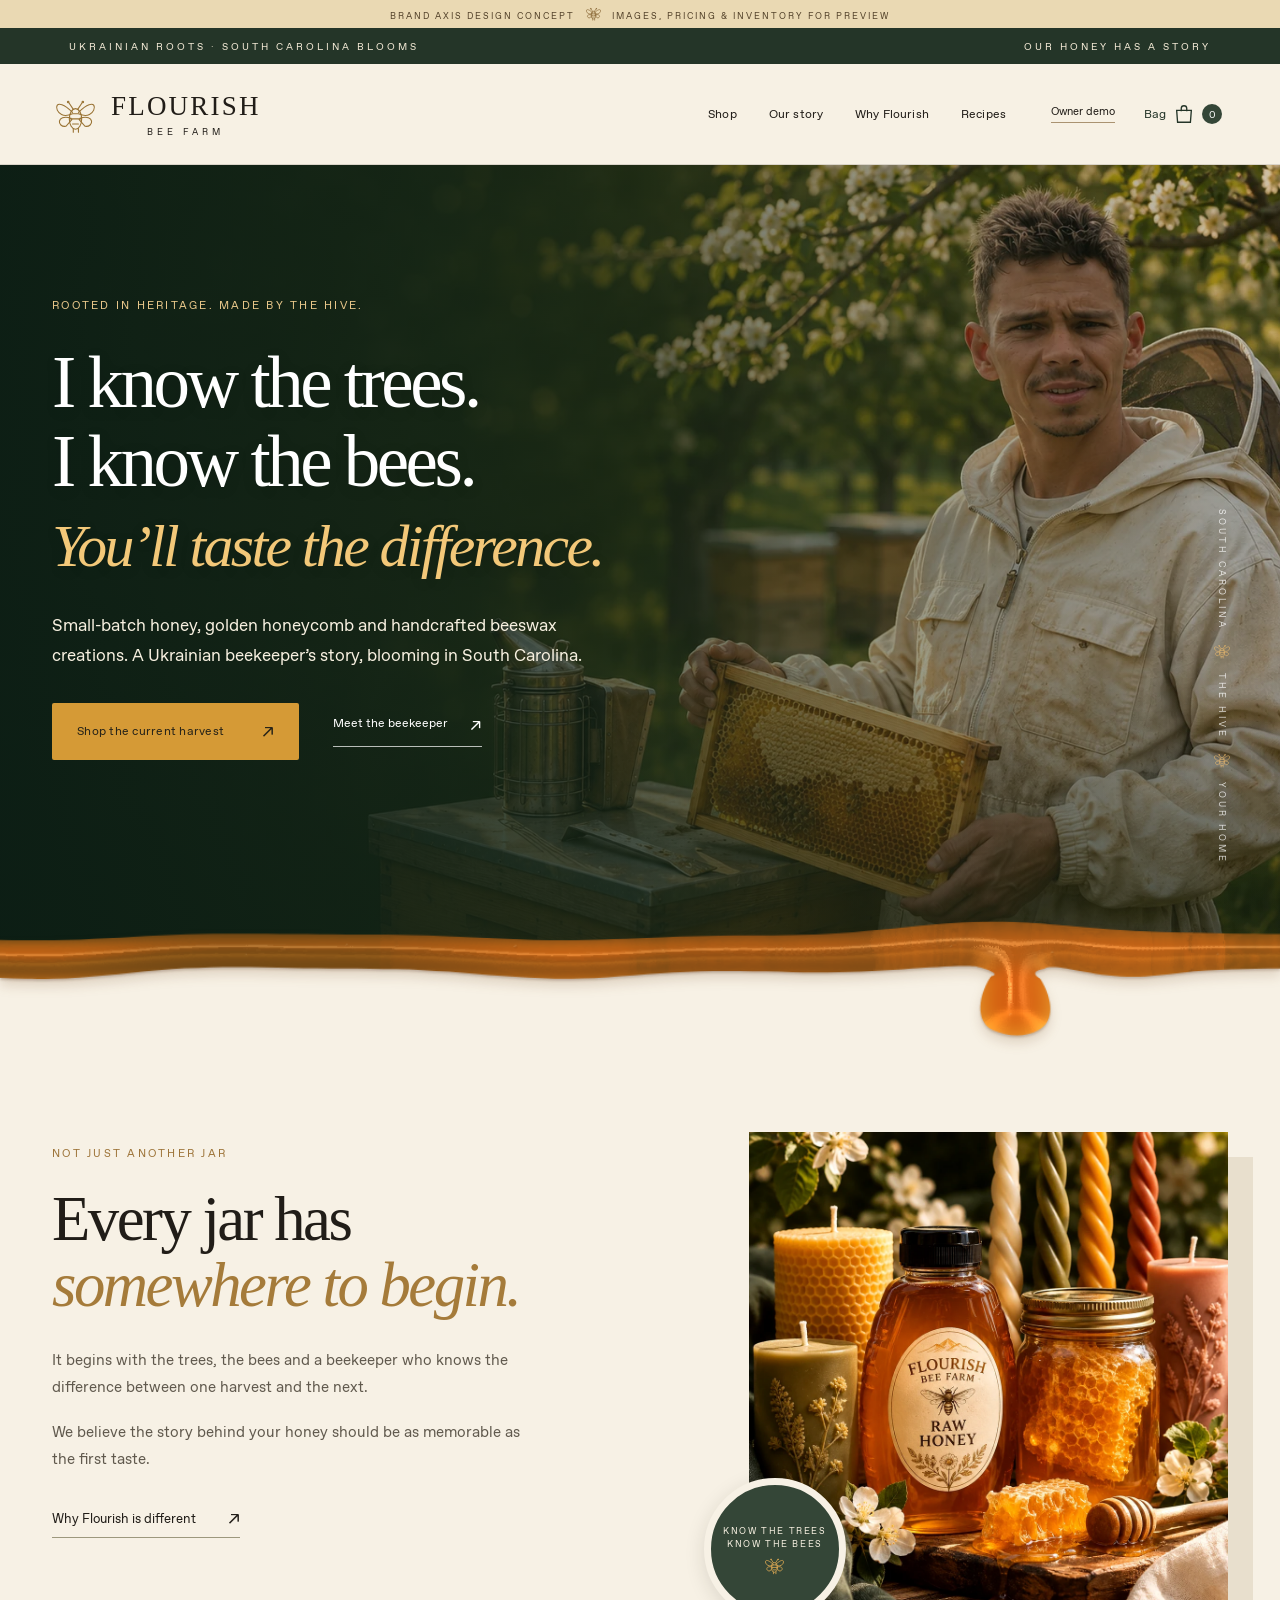
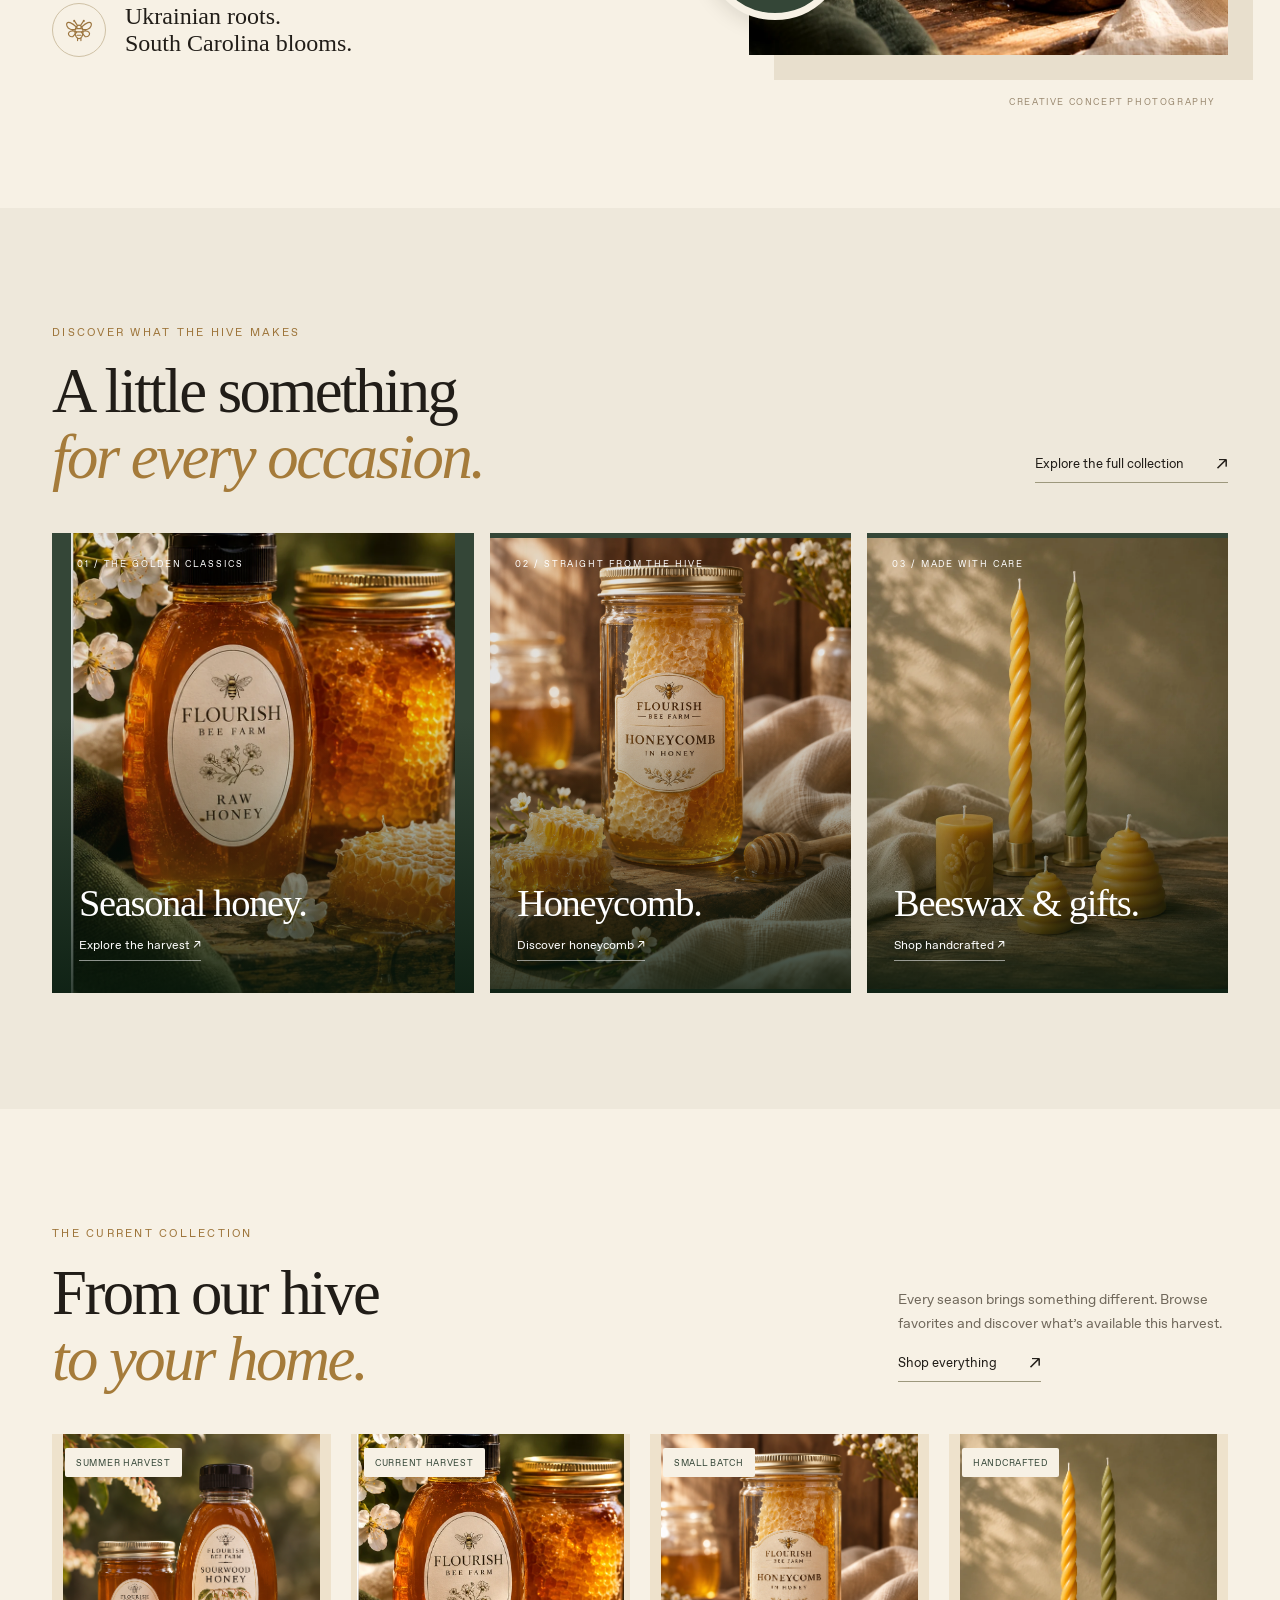
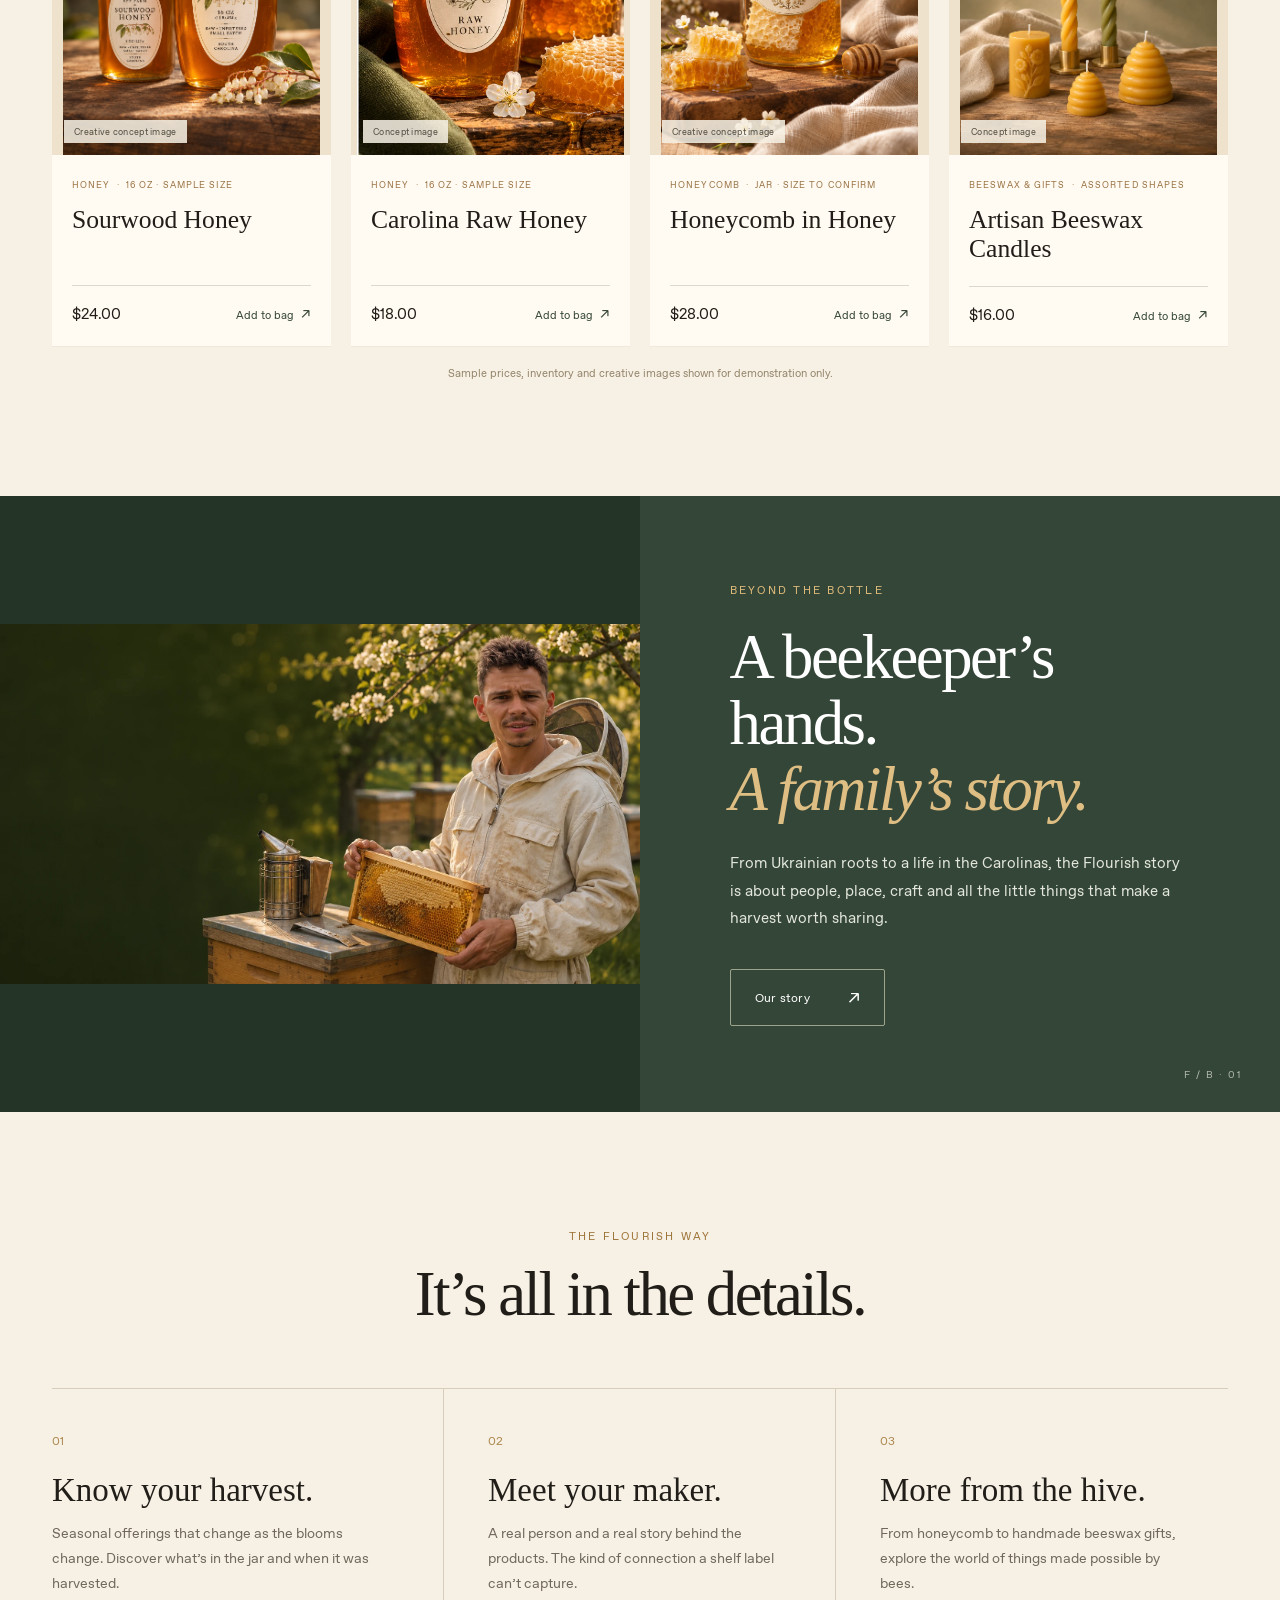
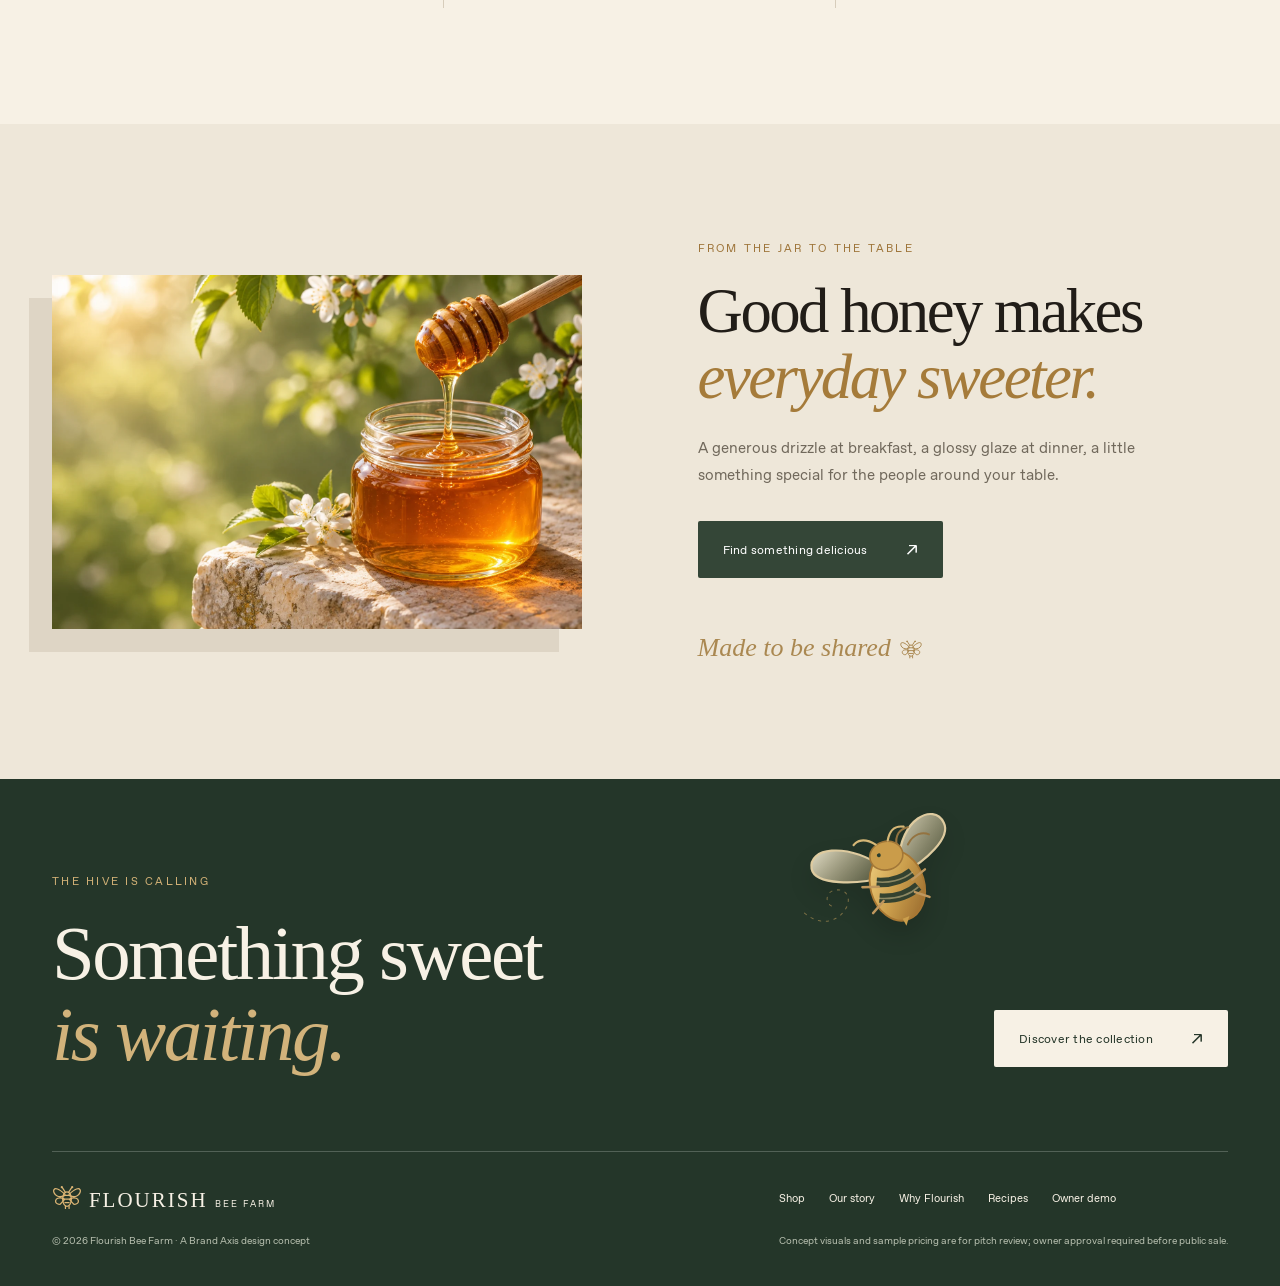
==== commit 0e0b6775: "Polish mobile imagery and Flourish bee icons Keep the beekeeper portrait and product photos fully vi" ====
--- a/index.html
+++ b/index.html
@@ -1,4 +1,4 @@
-<!doctype html><html lang="en"><head><meta charset="utf-8"><meta name="viewport" content="width=device-width,initial-scale=1"><meta name="theme-color" content="#344637"><meta name="description" content="Flourish Bee Farm: Ukrainian roots, South Carolina blooms, and honey made to be remembered."><meta name="robots" content="noindex,nofollow"><link rel="icon" href="assets/favicon.svg" type="image/svg+xml"><link rel="stylesheet" href="site.css"><title>Know the Trees. Know the Bees. | Flourish Bee Farm</title></head><body><a class="skip-link" href="#main">Skip to content</a><div class="preview-banner">BRAND AXIS DESIGN CONCEPT <span>✳</span> IMAGES, PRICING &amp; INVENTORY FOR PREVIEW</div><div class="announcement"><span>UKRAINIAN ROOTS · SOUTH CAROLINA BLOOMS</span><span class="announcement-other">OUR HONEY HAS A STORY</span></div><header class="site-header"><div class="nav-wrap"><a href="index.html" class="brand" aria-label="Flourish Bee Farm, home"><svg class="brand-mark" aria-hidden="true" viewBox="0 0 64 64" fill="none" stroke="currentColor" stroke-width="1.5" stroke-linecap="round"><ellipse cx="32" cy="38" rx="8.4" ry="14"/><path d="M27 31h10M24 38h16M28 45h8M29 51v5M36 51v5M29 25l-6-9M35 25l6-9M28 29C3 5 2 27 13 32c6 3 10 1 15-1M36 29C61 5 62 27 51 32c-6 3-10 1-15-1M26 37C5 31 7 50 19 48l8-9M38 37c21-6 19 13 7 11l-8-9"/><circle cx="22" cy="15" r="1"/><circle cx="42" cy="15" r="1"/></svg><span>FLOURISH<small>BEE FARM</small></span></a><nav class="main-nav" aria-label="Main navigation"><a href="shop.html" data-nav="shop">Shop</a><a href="our-story.html" data-nav="story">Our story</a><a href="why-flourish.html" data-nav="why">Why Flourish</a><a href="recipes.html" data-nav="recipes">Recipes</a></nav><div class="nav-tools"><a href="admin.html" class="admin-top" title="Open owner demo">Owner demo</a><button type="button" class="bag-trigger" data-open-cart aria-label="Open shopping bag"><span>Bag</span><svg viewBox="0 0 24 24" fill="none" stroke="currentColor" stroke-width="1.45"><path d="M4 8h16l-1 13H5L4 8Z"/><path d="M9 9V6a3 3 0 0 1 6 0v3"/></svg><span class="bag-count" data-cart-count>0</span></button><button type="button" class="menu-toggle" id="menu-toggle" aria-label="Open navigation" aria-expanded="false" aria-controls="mobile-menu"><i></i><i></i></button></div></div><nav class="mobile-nav" id="mobile-menu" hidden aria-label="Mobile navigation"><a href="index.html">Home</a><a href="shop.html">Shop</a><a href="our-story.html">Our story</a><a href="why-flourish.html">Why Flourish</a><a href="recipes.html">Recipes</a><a href="admin.html">Owner preview ↗</a></nav></header><main id="main"><section class="hero" id="top"><img class="hero-image" src="assets/beekeeper-owner.webp" alt="Concept beekeeper portrait at an apiary" fetchpriority="high"><div class="hero-overlay"></div><div class="container hero-content"><div class="hero-copy"><p class="eyebrow hero-eyebrow">ROOTED IN HERITAGE. MADE BY THE HIVE.</p><h1>I know the trees.<br>I know the bees.<br><em>You’ll taste the difference.</em></h1><p>Small-batch honey, golden honeycomb and handcrafted beeswax creations. A Ukrainian beekeeper’s story, blooming in South Carolina.</p><div class="hero-actions"><a class="btn btn-gold" href="shop.html">Shop the current harvest <span>↗</span></a><a class="hero-text-link" href="our-story.html">Meet the beekeeper <span>↗</span></a></div></div></div><div class="hero-side-note">SOUTH CAROLINA <span>✳</span> THE HIVE <span>✳</span> YOUR HOME</div><div class="honey-edge" aria-hidden="true">
+<!doctype html><html lang="en"><head><meta charset="utf-8"><meta name="viewport" content="width=device-width,initial-scale=1"><meta name="theme-color" content="#344637"><meta name="description" content="Flourish Bee Farm: Ukrainian roots, South Carolina blooms, and honey made to be remembered."><meta name="robots" content="noindex,nofollow"><link rel="icon" href="assets/favicon.svg" type="image/svg+xml"><link rel="stylesheet" href="site.css"><title>Know the Trees. Know the Bees. | Flourish Bee Farm</title></head><body><a class="skip-link" href="#main">Skip to content</a><div class="preview-banner">BRAND AXIS DESIGN CONCEPT <span class="bee-mark" aria-hidden="true"></span> IMAGES, PRICING &amp; INVENTORY FOR PREVIEW</div><div class="announcement"><span>UKRAINIAN ROOTS · SOUTH CAROLINA BLOOMS</span><span class="announcement-other">OUR HONEY HAS A STORY</span></div><header class="site-header"><div class="nav-wrap"><a href="index.html" class="brand" aria-label="Flourish Bee Farm, home"><svg class="brand-mark" aria-hidden="true" viewBox="0 0 64 64" fill="none" stroke="currentColor" stroke-width="1.5" stroke-linecap="round"><ellipse cx="32" cy="38" rx="8.4" ry="14"/><path d="M27 31h10M24 38h16M28 45h8M29 51v5M36 51v5M29 25l-6-9M35 25l6-9M28 29C3 5 2 27 13 32c6 3 10 1 15-1M36 29C61 5 62 27 51 32c-6 3-10 1-15-1M26 37C5 31 7 50 19 48l8-9M38 37c21-6 19 13 7 11l-8-9"/><circle cx="22" cy="15" r="1"/><circle cx="42" cy="15" r="1"/></svg><span>FLOURISH<small>BEE FARM</small></span></a><nav class="main-nav" aria-label="Main navigation"><a href="shop.html" data-nav="shop">Shop</a><a href="our-story.html" data-nav="story">Our story</a><a href="why-flourish.html" data-nav="why">Why Flourish</a><a href="recipes.html" data-nav="recipes">Recipes</a></nav><div class="nav-tools"><a href="admin.html" class="admin-top" title="Open owner demo">Owner demo</a><button type="button" class="bag-trigger" data-open-cart aria-label="Open shopping bag"><span>Bag</span><svg viewBox="0 0 24 24" fill="none" stroke="currentColor" stroke-width="1.45"><path d="M4 8h16l-1 13H5L4 8Z"/><path d="M9 9V6a3 3 0 0 1 6 0v3"/></svg><span class="bag-count" data-cart-count>0</span></button><button type="button" class="menu-toggle" id="menu-toggle" aria-label="Open navigation" aria-expanded="false" aria-controls="mobile-menu"><i></i><i></i></button></div></div><nav class="mobile-nav" id="mobile-menu" hidden aria-label="Mobile navigation"><a href="index.html">Home</a><a href="shop.html">Shop</a><a href="our-story.html">Our story</a><a href="why-flourish.html">Why Flourish</a><a href="recipes.html">Recipes</a><a href="admin.html">Owner preview ↗</a></nav></header><main id="main"><section class="hero" id="top"><img class="hero-image" src="assets/beekeeper-owner.webp" alt="Concept beekeeper portrait at an apiary" fetchpriority="high" width="1672" height="941"><div class="hero-overlay"></div><div class="container hero-content"><div class="hero-copy"><p class="eyebrow hero-eyebrow">ROOTED IN HERITAGE. MADE BY THE HIVE.</p><h1>I know the trees.<br>I know the bees.<br><em>You’ll taste the difference.</em></h1><p>Small-batch honey, golden honeycomb and handcrafted beeswax creations. A Ukrainian beekeeper’s story, blooming in South Carolina.</p><div class="hero-actions"><a class="btn btn-gold" href="shop.html">Shop the current harvest <span>↗</span></a><a class="hero-text-link" href="our-story.html">Meet the beekeeper <span>↗</span></a></div></div></div><div class="hero-side-note">SOUTH CAROLINA <span class="bee-mark" aria-hidden="true"></span> THE HIVE <span class="bee-mark" aria-hidden="true"></span> YOUR HOME</div><div class="honey-edge" aria-hidden="true">
 <svg id="honey-svg" viewBox="0 0 1440 243" preserveAspectRatio="none" xmlns="http://www.w3.org/2000/svg">
   <defs>
     <linearGradient id="honey-gold" x1="0" y1="0" x2="0.12" y2="1">
@@ -23,10 +23,10 @@
   <path id="honey-drop-shine" fill="none" stroke="#fff0c9" stroke-opacity=".63" stroke-width="3" stroke-linecap="round" d="M1120 101 C1117 108 1118 118 1125 122"/>
 </svg>
 </div></section>
-<section class="introduction section-padding" id="why"><div class="container intro-grid"><div class="intro-copy"><p class="eyebrow warm">NOT JUST ANOTHER JAR</p><h2>Every jar has<br><em>somewhere to begin.</em></h2><p>It begins with the trees, the bees and a beekeeper who knows the difference between one harvest and the next.</p><p>We believe the story behind your honey should be as memorable as the first taste.</p><a class="underlined-link" href="why-flourish.html">Why Flourish is different <span>↗</span></a><div class="heritage-tag"><span>01</span><div><strong>Ukrainian roots.</strong><strong>South Carolina blooms.</strong></div></div></div><div class="intro-image-stack"><img class="intro-main" src="assets/scene-collection.webp" alt="Concept product still life with raw honey, honeycomb and beeswax candles" loading="lazy"><div class="intro-small-stamp">KNOW THE TREES<br>KNOW THE BEES<br><span>✳</span></div><div class="concept-caption">CREATIVE CONCEPT PHOTOGRAPHY</div></div></div></section>
-<section class="categories section-padding"><div class="container"><div class="section-row"><div><p class="eyebrow warm">DISCOVER WHAT THE HIVE MAKES</p><h2>A little something<br><em>for every occasion.</em></h2></div><a href="shop.html" class="underlined-link">Explore the full collection <span>↗</span></a></div><div class="category-grid"><a class="category-tile category-large" href="shop.html?category=Honey"><img loading="lazy" src="assets/scene-honey.webp" alt="Concept artisanal raw honey bottle"><div class="tile-gradient"></div><span class="tile-index">01 / THE GOLDEN CLASSICS</span><div class="tile-copy"><h3>Seasonal honey.</h3><span>Explore the harvest ↗</span></div></a><a class="category-tile" href="shop.html?category=Honeycomb"><img loading="lazy" src="assets/honeycomb-premium.png" alt="Actual honeycomb displayed in glass jars at a Flourish market"><div class="tile-gradient"></div><span class="tile-index">02 / STRAIGHT FROM THE HIVE</span><div class="tile-copy"><h3>Honeycomb.</h3><span>Discover honeycomb ↗</span></div></a><a class="category-tile" href="shop.html?category=Beeswax%20%26%20Gifts"><img loading="lazy" src="assets/scene-candles.webp" alt="Concept beeswax candle arrangement"><div class="tile-gradient"></div><span class="tile-index">03 / MADE WITH CARE</span><div class="tile-copy"><h3>Beeswax &amp; gifts.</h3><span>Shop handcrafted ↗</span></div></a></div></div></section>
+<section class="introduction section-padding" id="why"><div class="container intro-grid"><div class="intro-copy"><p class="eyebrow warm">NOT JUST ANOTHER JAR</p><h2>Every jar has<br><em>somewhere to begin.</em></h2><p>It begins with the trees, the bees and a beekeeper who knows the difference between one harvest and the next.</p><p>We believe the story behind your honey should be as memorable as the first taste.</p><a class="underlined-link" href="why-flourish.html">Why Flourish is different <span>↗</span></a><div class="heritage-tag"><span class="heritage-emblem" aria-hidden="true"><span class="bee-mark" aria-hidden="true"></span></span><div><strong>Ukrainian roots.</strong><strong>South Carolina blooms.</strong></div></div></div><div class="intro-image-stack"><img class="intro-main" src="assets/scene-collection.webp" alt="Concept product still life with raw honey, honeycomb and beeswax candles" loading="lazy" width="1024" height="1120"><div class="intro-small-stamp">KNOW THE TREES<br>KNOW THE BEES<br><span class="bee-mark" aria-hidden="true"></span></div><div class="concept-caption">CREATIVE CONCEPT PHOTOGRAPHY</div></div></div></section>
+<section class="categories section-padding"><div class="container"><div class="section-row"><div><p class="eyebrow warm">DISCOVER WHAT THE HIVE MAKES</p><h2>A little something<br><em>for every occasion.</em></h2></div><a href="shop.html" class="underlined-link">Explore the full collection <span>↗</span></a></div><div class="category-grid"><a class="category-tile category-large" href="shop.html?category=Honey"><img loading="lazy" src="assets/scene-honey.webp" alt="Concept artisanal raw honey bottle" width="800" height="960"><div class="tile-gradient"></div><span class="tile-index">01 / THE GOLDEN CLASSICS</span><div class="tile-copy"><h3>Seasonal honey.</h3><span>Explore the harvest ↗</span></div></a><a class="category-tile" href="shop.html?category=Honeycomb"><img loading="lazy" src="assets/honeycomb-premium.png" alt="Styled honeycomb in a glass jar" width="1122" height="1402"><div class="tile-gradient"></div><span class="tile-index">02 / STRAIGHT FROM THE HIVE</span><div class="tile-copy"><h3>Honeycomb.</h3><span>Discover honeycomb ↗</span></div></a><a class="category-tile" href="shop.html?category=Beeswax%20%26%20Gifts"><img loading="lazy" src="assets/beeswax-collection-editorial.webp" alt="Concept beeswax candle arrangement" width="1122" height="1402"><div class="tile-gradient"></div><span class="tile-index">03 / MADE WITH CARE</span><div class="tile-copy"><h3>Beeswax &amp; gifts.</h3><span>Shop handcrafted ↗</span></div></a></div></div></section>
 <section class="seasonal section-padding"><div class="container"><div class="section-row"><div><p class="eyebrow warm">THE CURRENT COLLECTION</p><h2>From our hive<br><em>to your home.</em></h2></div><div class="section-intro"><p>Every season brings something different. Browse favorites and discover what’s available this harvest.</p><a class="underlined-link" href="shop.html">Shop everything <span>↗</span></a></div></div><div id="featured-products" class="product-grid product-grid-four"></div><div class="pricing-note">Sample prices, inventory and creative images shown for demonstration only.</div></div></section>
-<section class="story-band"><div class="story-band-image"><img loading="lazy" src="assets/beekeeper-owner.webp" alt="Concept portrait of a beekeeper inspecting a honeycomb frame"></div><div class="story-band-copy"><p class="eyebrow">BEYOND THE BOTTLE</p><h2>A beekeeper’s hands.<br><em>A family’s story.</em></h2><p>From Ukrainian roots to a life in the Carolinas, the Flourish story is about people, place, craft and all the little things that make a harvest worth sharing.</p><a class="btn btn-outline-light" href="our-story.html">Our story <span>↗</span></a><span class="story-band-number">F / B · 01</span></div></section>
+<section class="story-band"><div class="story-band-image"><img loading="lazy" src="assets/beekeeper-owner.webp" alt="Concept portrait of a beekeeper inspecting a honeycomb frame" width="1672" height="941"></div><div class="story-band-copy"><p class="eyebrow">BEYOND THE BOTTLE</p><h2>A beekeeper’s hands.<br><em>A family’s story.</em></h2><p>From Ukrainian roots to a life in the Carolinas, the Flourish story is about people, place, craft and all the little things that make a harvest worth sharing.</p><a class="btn btn-outline-light" href="our-story.html">Our story <span>↗</span></a><span class="story-band-number">F / B · 01</span></div></section>
 <section class="value-section section-padding"><div class="container"><div class="value-heading"><p class="eyebrow warm">THE FLOURISH WAY</p><h2>It’s all in the details.</h2></div><div class="value-grid"><article><span>01</span><h3>Know your harvest.</h3><p>Seasonal offerings that change as the blooms change. Discover what’s in the jar and when it was harvested.</p></article><article><span>02</span><h3>Meet your maker.</h3><p>A real person and a real story behind the products. The kind of connection a shelf label can’t capture.</p></article><article><span>03</span><h3>More from the hive.</h3><p>From honeycomb to handmade beeswax gifts, explore the world of things made possible by bees.</p></article></div></div></section>
-<section class="recipe-feature section-padding"><div class="container recipe-feature-grid"><div class="recipe-feature-photo"><img src="assets/pour.webp" loading="lazy" alt="Honey flowing from a dipper into a glass jar"></div><div class="recipe-feature-copy"><p class="eyebrow warm">FROM THE JAR TO THE TABLE</p><h2>Good honey makes<br><em>everyday sweeter.</em></h2><p>A generous drizzle at breakfast, a glossy glaze at dinner, a little something special for the people around your table.</p><a class="btn btn-dark" href="recipes.html">Find something delicious <span>↗</span></a><div class="script-accent">Made to be shared ✳</div></div></div></section>
-</main><footer class="footer"><div class="footer-lead container"><div class="footer-bee" aria-hidden="true"><svg viewBox="0 0 220 170" xmlns="http://www.w3.org/2000/svg" role="presentation"><defs><linearGradient id="beeBodyGold" x1="0" y1="0" x2="1" y2="1"><stop stop-color="#ffdd89"/><stop offset=".5" stop-color="#d4a44e"/><stop offset="1" stop-color="#966328"/></linearGradient><linearGradient id="beeWingLight" x1="0" y1="0" x2="1" y2="1"><stop stop-color="#fff7df" stop-opacity=".9"/><stop offset="1" stop-color="#d7bd86" stop-opacity=".26"/></linearGradient></defs><g class="bee-flight-trail" fill="none" stroke="#cda45e" stroke-width="1.3" stroke-linecap="round" opacity=".55"><path d="M13 126c21 18 42 10 51-4 9-13 3-27-12-25-13 2-13 17-5 20" stroke-dasharray="3 7"/></g><g class="bee-art" transform="translate(122 78) rotate(-16)"><g class="bee-wings" fill="url(#beeWingLight)" stroke="#e9d3a6" stroke-width="2.8"><path d="M-5-11C-45-57-91-61-94-35-96-14-44 1-7 0Z"/><path d="M14-13C30-65 77-73 82-45 86-24 45-4 17 1Z"/></g><g fill="none" stroke="#9a7742" stroke-width="2.6" stroke-linecap="round"><path d="M17-33C18-47 27-53 37-52"/><path d="M31-31C42-43 54-41 60-36"/></g><ellipse cx="4" cy="15" rx="34" ry="45" fill="url(#beeBodyGold)" stroke="#b17c34" stroke-width="2.3"/><path d="M-20 4C-6 9 11 10 26 4M-22 24C-6 30 12 31 29 23" fill="none" stroke="#283b2e" stroke-width="12" opacity=".92"/><path d="M-21 3C-7 9 12 11 27 4M-23 24C-4 31 13 32 29 24" fill="none" stroke="#f9dda1" stroke-width="2" opacity=".48"/><ellipse cx="1" cy="-25" rx="21" ry="18" fill="#d3a24c" stroke="#a97b39" stroke-width="2"/><path d="M-8-42C-20-55-30-53-35-49M8-43C15-57 23-58 32-54" fill="none" stroke="#e0be7b" stroke-width="2.8" stroke-linecap="round"/><circle cx="-8" cy="-28" r="2.5" fill="#293e30"/><path d="M-1 57 1 67 8 56" fill="#d4a44e"/><path d="M-19 10-39 5M24 13 43 5M-18 29-35 40M23 29 39 40" stroke="#c89d61" stroke-width="3" stroke-linecap="round"/></g></svg></div><div class="footer-heading"><p class="eyebrow">THE HIVE IS CALLING</p><h2>Something sweet<br><em>is waiting.</em></h2></div><a href="shop.html" class="btn btn-cream">Discover the collection <span>↗</span></a></div><div class="footer-bottom container"><a class="footer-brand" href="index.html"><span>✳</span> FLOURISH <small>BEE FARM</small></a><div class="footer-links"><a href="shop.html">Shop</a><a href="our-story.html">Our story</a><a href="why-flourish.html">Why Flourish</a><a href="recipes.html">Recipes</a><a href="admin.html">Owner demo</a></div><p>© <span id="year">2026</span> Flourish Bee Farm · A Brand Axis design concept</p><p class="footer-legal">Concept visuals and sample pricing are for pitch review; owner approval required before public sale.</p></div></footer><dialog class="cart-dialog" id="cart-panel" aria-labelledby="cart-title"><div class="cart-shell"><div class="cart-header"><div><p class="eyebrow warm">A LITTLE SOMETHING SWEET</p><h2 id="cart-title">Your bag <span>✳</span></h2></div><button class="close-icon" aria-label="Close bag" data-cart-close>×</button></div><div id="cart-items" class="bag-items"></div><div class="bag-footer"><p class="cart-shipping" data-shipping-remaining></p><div class="subtotal"><span>Estimated subtotal</span><strong data-subtotal>$0.00</strong></div><button class="btn btn-dark checkout-btn" id="cart-checkout" type="button">Checkout coming with Stripe <span>↗</span></button><p class="cart-disclaimer">Design preview only. No payments, live stock or orders are processed.</p></div></div></dialog><div id="toast" class="toast" role="status" aria-live="polite"></div><script defer src="site.js"></script><script defer src="honey-material.js"></script><script defer src="honey.js"></script></body></html>+<section class="recipe-feature section-padding"><div class="container recipe-feature-grid"><div class="recipe-feature-photo"><img src="assets/pour.webp" loading="lazy" alt="Honey flowing from a dipper into a glass jar" width="1536" height="1024"></div><div class="recipe-feature-copy"><p class="eyebrow warm">FROM THE JAR TO THE TABLE</p><h2>Good honey makes<br><em>everyday sweeter.</em></h2><p>A generous drizzle at breakfast, a glossy glaze at dinner, a little something special for the people around your table.</p><a class="btn btn-dark" href="recipes.html">Find something delicious <span>↗</span></a><div class="script-accent">Made to be shared <span class="bee-mark" aria-hidden="true"></span></div></div></div></section>
+</main><footer class="footer"><div class="footer-lead container"><div class="footer-bee" aria-hidden="true"><svg viewBox="0 0 220 170" xmlns="http://www.w3.org/2000/svg" role="presentation"><defs><linearGradient id="beeBodyGold" x1="0" y1="0" x2="1" y2="1"><stop stop-color="#ffdd89"/><stop offset=".5" stop-color="#d4a44e"/><stop offset="1" stop-color="#966328"/></linearGradient><linearGradient id="beeWingLight" x1="0" y1="0" x2="1" y2="1"><stop stop-color="#fff7df" stop-opacity=".9"/><stop offset="1" stop-color="#d7bd86" stop-opacity=".26"/></linearGradient></defs><g class="bee-flight-trail" fill="none" stroke="#cda45e" stroke-width="1.3" stroke-linecap="round" opacity=".55"><path d="M13 126c21 18 42 10 51-4 9-13 3-27-12-25-13 2-13 17-5 20" stroke-dasharray="3 7"/></g><g class="bee-art" transform="translate(122 78) rotate(-16)"><g class="bee-wings" fill="url(#beeWingLight)" stroke="#e9d3a6" stroke-width="2.8"><path d="M-5-11C-45-57-91-61-94-35-96-14-44 1-7 0Z"/><path d="M14-13C30-65 77-73 82-45 86-24 45-4 17 1Z"/></g><g fill="none" stroke="#9a7742" stroke-width="2.6" stroke-linecap="round"><path d="M17-33C18-47 27-53 37-52"/><path d="M31-31C42-43 54-41 60-36"/></g><ellipse cx="4" cy="15" rx="34" ry="45" fill="url(#beeBodyGold)" stroke="#b17c34" stroke-width="2.3"/><path d="M-20 4C-6 9 11 10 26 4M-22 24C-6 30 12 31 29 23" fill="none" stroke="#283b2e" stroke-width="12" opacity=".92"/><path d="M-21 3C-7 9 12 11 27 4M-23 24C-4 31 13 32 29 24" fill="none" stroke="#f9dda1" stroke-width="2" opacity=".48"/><ellipse cx="1" cy="-25" rx="21" ry="18" fill="#d3a24c" stroke="#a97b39" stroke-width="2"/><path d="M-8-42C-20-55-30-53-35-49M8-43C15-57 23-58 32-54" fill="none" stroke="#e0be7b" stroke-width="2.8" stroke-linecap="round"/><circle cx="-8" cy="-28" r="2.5" fill="#293e30"/><path d="M-1 57 1 67 8 56" fill="#d4a44e"/><path d="M-19 10-39 5M24 13 43 5M-18 29-35 40M23 29 39 40" stroke="#c89d61" stroke-width="3" stroke-linecap="round"/></g></svg></div><div class="footer-heading"><p class="eyebrow">THE HIVE IS CALLING</p><h2>Something sweet<br><em>is waiting.</em></h2></div><a href="shop.html" class="btn btn-cream">Discover the collection <span>↗</span></a></div><div class="footer-bottom container"><a class="footer-brand" href="index.html"><span class="bee-mark" aria-hidden="true"></span> FLOURISH <small>BEE FARM</small></a><div class="footer-links"><a href="shop.html">Shop</a><a href="our-story.html">Our story</a><a href="why-flourish.html">Why Flourish</a><a href="recipes.html">Recipes</a><a href="admin.html">Owner demo</a></div><p>© <span id="year">2026</span> Flourish Bee Farm · A Brand Axis design concept</p><p class="footer-legal">Concept visuals and sample pricing are for pitch review; owner approval required before public sale.</p></div></footer><dialog class="cart-dialog" id="cart-panel" aria-labelledby="cart-title"><div class="cart-shell"><div class="cart-header"><div><p class="eyebrow warm">A LITTLE SOMETHING SWEET</p><h2 id="cart-title">Your bag <span class="bee-mark" aria-hidden="true"></span></h2></div><button class="close-icon" aria-label="Close bag" data-cart-close>×</button></div><div id="cart-items" class="bag-items"></div><div class="bag-footer"><p class="cart-shipping" data-shipping-remaining></p><div class="subtotal"><span>Estimated subtotal</span><strong data-subtotal>$0.00</strong></div><button class="btn btn-dark checkout-btn" id="cart-checkout" type="button">Checkout coming with Stripe <span>↗</span></button><p class="cart-disclaimer">Design preview only. No payments, live stock or orders are processed.</p></div></div></dialog><div id="toast" class="toast" role="status" aria-live="polite"></div><script defer src="site.js"></script><script defer src="honey-material.js"></script><script defer src="honey.js"></script></body></html>
--- a/site.css
+++ b/site.css
@@ -2,7 +2,7 @@
 :root{--ivory:#F7F1E5;--paper:#EAE4D8;--linen:#E5DBCA;--honey:#D59A36;--gold:#eebc61;--amber:#503019;--forest:#344637;--forest-dark:#243528;--ink:#211D18;--muted:#71695C;--line:rgba(67,62,44,.18);--serif:Georgia,'Times New Roman',serif;--sans:'Flourish Sans',Arial,sans-serif}
 *,*:before,*:after{box-sizing:border-box}html{scroll-behavior:smooth;scroll-padding-top:100px}body{margin:0;background:var(--ivory);color:var(--ink);font-family:var(--sans);font-size:15px;-webkit-font-smoothing:antialiased}body:has(dialog[open]){overflow:hidden}button,input,textarea,select{font:inherit}button{cursor:pointer}button:disabled{opacity:.52;cursor:not-allowed}a{color:inherit;text-decoration:none}img{display:block;width:100%;height:100%;object-fit:cover}h1,h2,h3,h4,p,figure{margin:0}h1,h2,h3{font-family:var(--serif);font-weight:400}em{font-weight:400}a:focus-visible,button:focus-visible,input:focus-visible,select:focus-visible,textarea:focus-visible,summary:focus-visible{outline:2px solid var(--honey);outline-offset:4px}::selection{background:#eed198;color:var(--ink)}.container{width:min(1320px,calc(100% - 104px));margin:0 auto}.section-padding{padding:116px 0}.eyebrow{font-weight:650;font-size:11px;letter-spacing:2.25px;line-height:1.7}.eyebrow.warm,.warm{color:#9d7439}.tiny-label{font-size:11px;letter-spacing:1px;text-transform:uppercase}.muted{color:var(--muted)}h2{font-size:clamp(45px,4.9vw,72px);line-height:1.05;letter-spacing:-2.5px}h2 em,h1 em{font-style:italic;color:#a57b3a}.btn{display:inline-flex;align-items:center;justify-content:space-between;gap:38px;min-height:52px;padding:17px 24px;border:1px solid transparent;border-radius:2px;font-size:12px;font-weight:700;letter-spacing:.25px;transition:background .25s,transform .25s,border .25s;white-space:nowrap}.btn span,.underlined-link span{font-size:18px;font-weight:400}.btn:hover{transform:translateY(-2px)}.btn-gold{background:var(--honey);color:#262319}.btn-gold:hover{background:#edb65a}.btn-dark{background:var(--forest);color:#fff}.btn-dark:hover{background:#213729}.btn-cream{background:var(--ivory);color:var(--forest-dark)}.btn-cream:hover{background:#fff}.btn-outline-light{border-color:#e4e0c49b;color:#fff}.btn-outline-light:hover{background:#ffffff1c}.underlined-link{display:inline-flex;gap:32px;align-items:center;justify-content:space-between;border-bottom:1px solid #9d987d;padding-bottom:8px;font-size:13px;font-weight:700;width:max-content;max-width:100%;transition:gap .2s}.underlined-link:hover{gap:43px}.skip-link{position:fixed;top:-140px;left:16px;padding:14px 18px;background:#fff;z-index:999}.skip-link:focus{top:15px}.sr-only,.visually-hidden{position:absolute;width:1px;height:1px;margin:-1px;padding:0;overflow:hidden;clip:rect(0,0,0,0);white-space:nowrap;border:0}
 /* Navigation */
-.preview-banner{background:#ead9b3;color:#54432b;text-align:center;padding:7px 15px;font-size:9px;letter-spacing:2px;font-weight:800}.preview-banner span{padding-inline:9px;font-size:12px}.announcement{min-height:36px;background:var(--forest-dark);color:#f6ecd8;display:flex;justify-content:space-between;align-items:center;padding:7px 5.4%;font-size:10px;letter-spacing:3px;font-weight:700}.site-header{position:relative;z-index:50;background:#f7f1e5f7;border-bottom:1px solid rgba(55,52,42,.15)}.nav-wrap{width:min(1450px,calc(100% - 104px));margin:0 auto;display:flex;align-items:center;min-height:100px;gap:45px}.brand{display:flex;align-items:center;gap:12px;white-space:nowrap}.brand-mark{display:flex;align-items:center;justify-content:center;width:47px;height:47px;color:#9a7435;font-family:var(--serif);font-size:50px;line-height:1}.brand>span:last-child{font-family:var(--serif);font-size:27px;letter-spacing:2.2px;line-height:1}.brand small{display:block;font-family:var(--sans);font-size:9px;font-weight:650;letter-spacing:4px;text-align:center;margin-top:7px}.main-nav{display:flex;align-items:center;gap:32px;margin-left:auto}.main-nav a{font-size:12px;letter-spacing:.15px;white-space:nowrap;transition:color .2s}.main-nav a:hover,.footer-links a:hover{color:#b38b46}.nav-tools{display:flex;align-items:center;gap:23px}.admin-top{font-size:11px;padding-bottom:4px;border-bottom:1px solid #aa9371;white-space:nowrap}.bag-trigger{border:0;background:transparent;display:flex;align-items:center;gap:7px;font-size:12px}.bag-trigger svg{width:22px;height:22px}.bag-count{display:grid;place-items:center;width:20px;height:20px;min-width:20px;border-radius:50%;background:var(--forest);color:#fff;font-size:10px}.menu-toggle{display:none;border:0;background:transparent;padding:12px}.menu-toggle i{display:block;width:24px;border-top:1.5px solid #22352a;margin:6px}.mobile-nav{background:var(--ivory);padding:10px 32px 25px;box-shadow:0 15px 20px #191c1422}.mobile-nav a{display:block;padding:12px 0;border-bottom:1px solid var(--line)}[hidden]{display:none!important}
+.preview-banner{background:#ead9b3;color:#54432b;text-align:center;padding:7px 15px;font-size:9px;letter-spacing:2px;font-weight:800}.announcement{min-height:36px;background:var(--forest-dark);color:#f6ecd8;display:flex;justify-content:space-between;align-items:center;padding:7px 5.4%;font-size:10px;letter-spacing:3px;font-weight:700}.site-header{position:relative;z-index:50;background:#f7f1e5f7;border-bottom:1px solid rgba(55,52,42,.15)}.nav-wrap{width:min(1450px,calc(100% - 104px));margin:0 auto;display:flex;align-items:center;min-height:100px;gap:45px}.brand{display:flex;align-items:center;gap:12px;white-space:nowrap}.brand-mark{display:flex;align-items:center;justify-content:center;width:47px;height:47px;color:#9a7435;font-family:var(--serif);font-size:50px;line-height:1}.brand>span:last-child{font-family:var(--serif);font-size:27px;letter-spacing:2.2px;line-height:1}.brand small{display:block;font-family:var(--sans);font-size:9px;font-weight:650;letter-spacing:4px;text-align:center;margin-top:7px}.main-nav{display:flex;align-items:center;gap:32px;margin-left:auto}.main-nav a{font-size:12px;letter-spacing:.15px;white-space:nowrap;transition:color .2s}.main-nav a:hover,.footer-links a:hover{color:#b38b46}.nav-tools{display:flex;align-items:center;gap:23px}.admin-top{font-size:11px;padding-bottom:4px;border-bottom:1px solid #aa9371;white-space:nowrap}.bag-trigger{border:0;background:transparent;color:var(--forest-dark);display:flex;align-items:center;gap:7px;font-size:12px}.bag-trigger svg{width:22px;height:22px}.bag-count{display:grid;place-items:center;width:20px;height:20px;min-width:20px;border-radius:50%;background:var(--forest);color:#fff;font-size:10px}.menu-toggle{display:none;border:0;background:transparent;padding:12px}.menu-toggle i{display:block;width:24px;border-top:1.5px solid #22352a;margin:6px}.mobile-nav{background:var(--ivory);padding:10px 32px 25px;box-shadow:0 15px 20px #191c1422}.mobile-nav a{display:block;padding:12px 0;border-bottom:1px solid var(--line)}[hidden]{display:none!important}
 /* Hero and animated honey */
 .hero{height:clamp(690px,62vw,810px);position:relative;background:#213324;color:#fff;isolation:isolate}.hero-image{position:absolute;inset:0;z-index:-3;object-position:60% 35%}.hero-overlay{position:absolute;inset:0;z-index:-2;background:linear-gradient(90deg,#0c1e15f2 0%,#122417ca 35%,#1a291780 65%,#101d1333 100%),linear-gradient(0deg,#07130888,transparent 37%)}.hero-content{height:100%;display:flex;align-items:center;padding-top:8px;padding-bottom:75px}.hero-copy{position:relative;z-index:2;max-width:880px}.hero-eyebrow{color:#eac98b;margin-bottom:27px}.hero h1{font-size:clamp(56px,5.7vw,89px);line-height:1.09;letter-spacing:-3.5px;text-shadow:0 3px 14px #0002}.hero h1 em{font-size:.82em;color:#f3c879;white-space:nowrap;letter-spacing:-2.6px}.hero-copy>p:not(.eyebrow){font-size:17px;line-height:1.8;max-width:530px;margin:28px 0 32px;color:#f7f0e0}.hero-actions{display:flex;gap:34px;align-items:center;flex-wrap:wrap}.hero-text-link{font-size:12px;border-bottom:1px solid #ffffffb3;padding-bottom:10px;display:inline-flex;gap:22px}.hero-text-link span{font-size:17px}.hero-side-note{position:absolute;right:49px;bottom:95px;z-index:4;writing-mode:vertical-rl;letter-spacing:3px;font-size:9px;opacity:.74;display:flex;align-items:center;gap:14px}.hero-side-note span{font-size:15px;color:#f7c16e}.honey-edge {
   --honey-overlap: 61px;
@@ -21,36 +21,36 @@
 .has-honey-material .honey-material { display: block; }
 .has-honey-material #honey-svg { visibility: hidden; }.introduction{position:relative;z-index:0;padding-top:215px;background:var(--ivory)}
 /* Intro */
-.intro-grid{display:grid;grid-template-columns:1fr 1fr;align-items:center;gap:min(10vw,135px)}.intro-copy{padding:20px 0 35px}.intro-copy h2{margin:23px 0 28px}.intro-copy p:not(.eyebrow){max-width:480px;color:#615a4e;line-height:1.82;font-size:15px;margin:0 0 18px}.intro-copy .underlined-link{margin-top:16px}.intro-image-stack{position:relative;margin:0 0 30px 45px}.intro-main{height:620px;width:100%;object-position:50% 50%;box-shadow:25px 25px 0 #e8dfcd}.intro-small-stamp{position:absolute;bottom:35px;left:-45px;background:var(--forest);color:#f8f1e2;width:142px;height:142px;display:flex;flex-direction:column;align-items:center;justify-content:center;gap:6px;font-size:9px;letter-spacing:1.6px;text-align:center;line-height:1.5;border:7px solid #f7f1e5;border-radius:50%;box-shadow:0 5px 20px #201f1120}.intro-small-stamp span{color:#d5a451;font-size:18px}.concept-caption{position:absolute;right:12px;bottom:-52px;font-size:9px;letter-spacing:1.6px;color:#9a8970}.heritage-tag{display:flex;align-items:center;gap:19px;margin-top:65px}.heritage-tag>span{font-size:13px;color:#ba8e4f;border:1px solid #cfc1a5;border-radius:50%;width:54px;height:54px;display:grid;place-items:center}.heritage-tag strong{display:block;font-family:var(--serif);font-size:24px;font-weight:400;line-height:1.12}
+.intro-grid{display:grid;grid-template-columns:1fr 1fr;align-items:center;gap:min(10vw,135px)}.intro-copy{padding:20px 0 35px}.intro-copy h2{margin:23px 0 28px}.intro-copy p:not(.eyebrow){max-width:480px;color:#615a4e;line-height:1.82;font-size:15px;margin:0 0 18px}.intro-copy .underlined-link{margin-top:16px}.intro-image-stack{position:relative;margin:0 0 30px 45px}.intro-main{height:auto;box-shadow:25px 25px 0 #e8dfcd}.intro-small-stamp{position:absolute;bottom:35px;left:-45px;background:var(--forest);color:#f8f1e2;width:142px;height:142px;display:flex;flex-direction:column;align-items:center;justify-content:center;gap:6px;font-size:9px;letter-spacing:1.6px;text-align:center;line-height:1.5;border:7px solid #f7f1e5;border-radius:50%;box-shadow:0 5px 20px #201f1120}.intro-small-stamp span{color:#d5a451;font-size:18px}.concept-caption{position:absolute;right:12px;bottom:-52px;font-size:9px;letter-spacing:1.6px;color:#9a8970}.heritage-tag{display:flex;align-items:center;gap:19px;margin-top:65px}.heritage-emblem{flex:none;font-size:24px;color:#9b743e;border:1px solid #cfc1a5;border-radius:50%;width:54px;height:54px;display:grid;place-items:center}.heritage-tag strong{display:block;font-family:var(--serif);font-size:24px;font-weight:400;line-height:1.12}
 /* Category collections */
-.categories{background:#eee8db}.section-row{display:flex;align-items:end;justify-content:space-between;gap:35px;margin-bottom:42px}.section-row h2{margin-top:17px}.section-row>.underlined-link{margin-bottom:8px}.category-grid{display:grid;grid-template-columns:1.17fr 1fr 1fr;gap:16px}.category-tile{position:relative;overflow:hidden;height:460px;color:#fff;background:#344637}.category-tile img{transition:transform .7s ease;filter:brightness(.78)}.category-tile:hover img{transform:scale(1.055)}.tile-gradient{position:absolute;inset:0;background:linear-gradient(0deg,#071a0dcc,transparent 60%)}.tile-index{position:absolute;top:25px;left:25px;font-size:9px;letter-spacing:1.9px}.tile-copy{position:absolute;left:27px;bottom:32px;right:27px}.tile-copy h3{font-size:clamp(32px,3vw,46px);letter-spacing:-1.3px;margin-bottom:13px}.tile-copy>span{display:block;font-size:12px;border-bottom:1px solid #fff8;padding-bottom:8px;width:max-content}
+.categories{background:#eee8db}.section-row{display:flex;align-items:end;justify-content:space-between;gap:35px;margin-bottom:42px}.section-row h2{margin-top:17px}.section-row>.underlined-link{margin-bottom:8px}.category-grid{display:grid;grid-template-columns:1.17fr 1fr 1fr;gap:16px}.category-tile{position:relative;overflow:hidden;height:460px;color:#fff;background:#344637}.category-tile img{object-fit:contain;transition:filter .4s ease;filter:brightness(.9)}.category-tile:hover img{filter:brightness(1)}.tile-gradient{position:absolute;inset:0;background:linear-gradient(0deg,#071a0dcc,transparent 60%)}.tile-index{position:absolute;top:25px;left:25px;font-size:9px;letter-spacing:1.9px}.tile-copy{position:absolute;left:27px;bottom:32px;right:27px}.tile-copy h3{font-size:clamp(32px,3vw,46px);letter-spacing:-1.3px;margin-bottom:13px}.tile-copy>span{display:block;font-size:12px;border-bottom:1px solid #fff8;padding-bottom:8px;width:max-content}
 /* Products */
-.seasonal{background:var(--ivory)}.section-intro{max-width:330px;align-self:end;padding-bottom:10px}.section-intro p{font-size:14px;color:var(--muted);line-height:1.7;margin-bottom:17px}.product-grid{display:grid;gap:20px}.product-grid-four{grid-template-columns:repeat(4,minmax(0,1fr))}.product-card{background:#fffaf2;min-width:0;box-shadow:0 1px 0 #c5bca72a}.product-photo{position:relative;display:block;aspect-ratio:4/4.6;overflow:hidden;background:#eee2cc}.product-photo img{transition:transform .5s}.product-photo:hover img{transform:scale(1.045)}.photo-type{position:absolute;bottom:12px;left:12px;background:#f7f1e5dc;color:#514c40;padding:6px 10px;font-size:9px;letter-spacing:.3px}.pill{border-radius:2px;background:var(--ivory);color:var(--forest);font-size:9px;letter-spacing:.7px;position:absolute;top:14px;left:13px;padding:9px 11px;text-transform:uppercase;font-weight:750}.pill-muted{background:#eee1ce;color:#554c3d}.product-details{padding:23px 20px 19px}.product-details .tiny-label{font-size:9px;color:#9b7445;letter-spacing:1.1px;line-height:1.6}.product-details .tiny-label span{margin:0 3px}.product-details h3{font-size:clamp(21px,2vw,29px);line-height:1.13;min-height:57px;margin:13px 0 22px}.product-details h3 a:hover{text-decoration:underline;text-decoration-thickness:1px;text-underline-offset:5px}.product-bottom{display:flex;justify-content:space-between;align-items:center;gap:8px;border-top:1px solid var(--line);padding-top:16px}.product-bottom strong{font-size:15px;font-weight:700}.mini-add{border:0;background:transparent;color:var(--forest);font-size:11px;font-weight:750;white-space:nowrap;padding:4px 0}.mini-add span{margin-left:4px;font-size:14px}.mini-add:hover{text-decoration:underline}.not-available{font-size:10px;color:var(--muted)}.pricing-note{font-size:11px;color:#95856c;margin-top:21px;text-align:center}
+.seasonal{background:var(--ivory)}.section-intro{max-width:330px;align-self:end;padding-bottom:10px}.section-intro p{font-size:14px;color:var(--muted);line-height:1.7;margin-bottom:17px}.product-grid{display:grid;gap:20px}.product-grid-four{grid-template-columns:repeat(4,minmax(0,1fr))}.product-card{background:#fffaf2;min-width:0;box-shadow:0 1px 0 #c5bca72a}.product-photo{position:relative;display:block;aspect-ratio:4/4.6;overflow:hidden;background:#eee2cc}.product-photo img{object-fit:contain;transition:filter .4s ease}.product-photo:hover img{filter:brightness(1.04)}.photo-type{position:absolute;bottom:12px;left:12px;background:#f7f1e5dc;color:#514c40;padding:6px 10px;font-size:9px;letter-spacing:.3px}.pill{border-radius:2px;background:var(--ivory);color:var(--forest);font-size:9px;letter-spacing:.7px;position:absolute;top:14px;left:13px;padding:9px 11px;text-transform:uppercase;font-weight:750}.pill-muted{background:#eee1ce;color:#554c3d}.product-details{padding:23px 20px 19px}.product-details .tiny-label{font-size:9px;color:#9b7445;letter-spacing:1.1px;line-height:1.6}.product-details .tiny-label span{margin:0 3px}.product-details h3{font-size:clamp(21px,2vw,29px);line-height:1.13;min-height:57px;margin:13px 0 22px}.product-details h3 a:hover{text-decoration:underline;text-decoration-thickness:1px;text-underline-offset:5px}.product-bottom{display:flex;justify-content:space-between;align-items:center;gap:8px;border-top:1px solid var(--line);padding-top:16px}.product-bottom strong{font-size:15px;font-weight:700}.mini-add{border:0;background:transparent;color:var(--forest);font-size:11px;font-weight:750;white-space:nowrap;padding:4px 0}.mini-add span{margin-left:4px;font-size:14px}.mini-add:hover{text-decoration:underline}.not-available{font-size:10px;color:var(--muted)}.pricing-note{font-size:11px;color:#95856c;margin-top:21px;text-align:center}
 /* Story band */
-.story-band{display:grid;grid-template-columns:1fr 1fr;min-height:605px;background:var(--forest);color:var(--ivory)}.story-band-image{overflow:hidden}.story-band-image img{height:100%;object-position:62% 50%}.story-band-copy{position:relative;display:flex;flex-direction:column;align-items:flex-start;justify-content:center;padding:86px clamp(40px,7vw,122px)}.story-band-copy .eyebrow{color:#e1bc7b;margin-bottom:25px}.story-band-copy h2{color:#fff}.story-band-copy h2 em{color:#dfbe83}.story-band-copy>p:not(.eyebrow){max-width:470px;color:#e3e7dc;font-size:15px;line-height:1.85;margin:27px 0 36px}.story-band-number{position:absolute;bottom:32px;right:38px;color:#b4bbad;letter-spacing:2px;font-size:10px}
+.story-band{display:grid;grid-template-columns:1fr 1fr;min-height:605px;background:var(--forest);color:var(--ivory)}.story-band-image{display:grid;align-items:center;background:var(--forest-dark)}.story-band-image img{height:auto}.story-band-copy{position:relative;display:flex;flex-direction:column;align-items:flex-start;justify-content:center;padding:86px clamp(40px,7vw,122px)}.story-band-copy .eyebrow{color:#e1bc7b;margin-bottom:25px}.story-band-copy h2{color:#fff}.story-band-copy h2 em{color:#dfbe83}.story-band-copy>p:not(.eyebrow){max-width:470px;color:#e3e7dc;font-size:15px;line-height:1.85;margin:27px 0 36px}.story-band-number{position:absolute;bottom:32px;right:38px;color:#b4bbad;letter-spacing:2px;font-size:10px}
 /* Values */
 .value-section{background:#f7f1e5}.value-heading{text-align:center;margin-bottom:60px}.value-heading h2{margin-top:15px}.value-grid{display:grid;grid-template-columns:repeat(3,1fr);gap:0;border-top:1px solid #d7cdbb}.value-grid article{padding:42px 44px 12px;border-right:1px solid #d7cdbb}.value-grid article:first-child{padding-left:0}.value-grid article:last-child{border-right:0}.value-grid article>span{font-size:12px;color:#ad884f}.value-grid h3{font-size:33px;margin:23px 0 12px}.value-grid p{color:var(--muted);line-height:1.8;font-size:14px;max-width:330px}
 /* Recipes teaser */
-.recipe-feature{background:#eee7d9}.recipe-feature-grid{display:grid;grid-template-columns:1fr 1fr;gap:min(9vw,125px);align-items:center}.recipe-feature-photo{height:555px;box-shadow:-23px 23px 0 #ded5c5}.recipe-feature-copy h2{margin:20px 0 25px}.recipe-feature-copy>p:not(.eyebrow){line-height:1.8;color:var(--muted);max-width:470px;margin-bottom:32px}.script-accent{font-family:var(--serif);font-size:26px;color:#aa8851;margin-top:55px;font-style:italic}
+.recipe-feature{background:#eee7d9}.recipe-feature-grid{display:grid;grid-template-columns:1fr 1fr;gap:min(9vw,125px);align-items:center}.recipe-feature-photo{box-shadow:-23px 23px 0 #ded5c5}.recipe-feature-photo img{height:auto}.recipe-feature-copy h2{margin:20px 0 25px}.recipe-feature-copy>p:not(.eyebrow){line-height:1.8;color:var(--muted);max-width:470px;margin-bottom:32px}.script-accent{font-family:var(--serif);font-size:26px;color:#aa8851;margin-top:55px;font-style:italic}
 /* Footer */
 .footer{background:#243629;color:#f7f1e5}.footer-lead{display:flex;justify-content:space-between;align-items:end;gap:40px;padding:94px 0 76px;border-bottom:1px solid #ffffff36}.footer-lead .eyebrow{color:#d3b277;margin-bottom:22px}.footer-lead h2{font-size:clamp(48px,6vw,81px)}.footer-lead h2 em{color:#d2b37b}.footer-lead .btn{margin-bottom:8px}.footer-bottom{padding:32px 0 40px;display:grid;grid-template-columns:1fr auto;gap:21px;align-items:center}.footer-brand{font-family:var(--serif);font-size:21px;letter-spacing:2px}.footer-brand span{font-size:26px;color:#dcb574}.footer-brand small{font-family:var(--sans);font-size:9px;letter-spacing:2px}.footer-links{display:flex;gap:24px;flex-wrap:wrap}.footer-links a{font-size:11px}.footer-bottom p{font-size:10px;color:#b8c0b0}.footer-legal{text-align:right}
 /* Inner page hero */
-.page-hero{position:relative;display:grid;grid-template-columns:1fr 45%;align-items:center;min-height:450px;background:var(--paper);overflow:hidden}.page-hero-copy{padding:74px 6vw 74px max(52px,calc((100vw - 1320px)/2));width:auto}.page-hero h1{font-size:clamp(56px,5.5vw,90px);line-height:1.02;letter-spacing:-3px;margin:20px 0 27px}.page-hero p:not(.eyebrow){max-width:500px;color:var(--muted);font-size:16px;line-height:1.8}.page-hero .tiny-label{display:block;font-size:10px;letter-spacing:.9px;margin-top:21px}.page-hero-img{height:100%;min-height:450px}.page-hero-img img{width:100%;height:100%;object-fit:cover}
+.page-hero{position:relative;display:grid;grid-template-columns:1fr 45%;align-items:center;min-height:450px;background:var(--paper);overflow:hidden}.page-hero-copy{padding:74px 6vw 74px max(52px,calc((100vw - 1320px)/2));width:auto}.page-hero h1{font-size:clamp(56px,5.5vw,90px);line-height:1.02;letter-spacing:-3px;margin:20px 0 27px}.page-hero p:not(.eyebrow){max-width:500px;color:var(--muted);font-size:16px;line-height:1.8}.page-hero .tiny-label{display:block;font-size:10px;letter-spacing:.9px;margin-top:21px}.page-hero-img img{height:auto}
 /* Shop */
-.shop-section{padding-top:75px}.shop-controls{display:flex;align-items:end;justify-content:space-between;gap:24px}.shop-filter-intro h2{font-size:50px;margin:10px 0 25px}.shop-tools{display:flex;gap:10px;margin-bottom:15px}.search-field,.sort-field{border:1px solid #c9c0b2;display:flex;align-items:center;gap:9px;padding:10px 13px;background:#fffaf3;min-height:45px}.search-field input{border:0;outline:none;background:transparent;min-width:210px;width:100%;font-size:12px}.sort-field select{border:0;outline:none;background:transparent;font-size:12px;max-width:185px;color:#524d40}.filter-bar{display:flex;flex-wrap:wrap;gap:8px;padding:12px 0 20px;border-bottom:1px solid #d9d0be}.filter-chip{background:transparent;border:1px solid #c4bba8;padding:12px 15px;font-size:11px;white-space:nowrap}.filter-chip small{margin-left:8px;font-size:9px;color:#8f826d}.filter-chip:hover,.filter-chip.chosen{background:var(--forest);color:#fff;border-color:var(--forest)}.filter-chip.chosen small{color:#d7d8c6}.results-line{display:flex;justify-content:space-between;color:#7c7468;font-size:12px;margin:23px 0}.shop-grid{grid-template-columns:repeat(4,minmax(0,1fr));gap:20px}.empty-grid{grid-column:1/-1;text-align:center;padding:70px 10px}.empty-grid h3{font-size:35px;margin-bottom:13px}.empty-grid p{color:var(--muted);margin-bottom:18px}.collection-banner{background:var(--forest);color:#fff}.collection-banner-grid{display:grid;grid-template-columns:1fr 43%;align-items:center;gap:70px;min-height:440px}.collection-banner-grid>div{padding:65px 0}.collection-banner h2{margin:20px 0 22px}.collection-banner h2 em{color:#dfc18d}.collection-banner p:not(.eyebrow){color:#d9e3d7;margin:0 0 27px;line-height:1.8}.collection-banner img{height:440px}
+.shop-section{padding-top:75px}.shop-controls{display:flex;align-items:end;justify-content:space-between;gap:24px}.shop-filter-intro h2{font-size:50px;margin:10px 0 25px}.shop-tools{display:flex;gap:10px;margin-bottom:15px}.search-field,.sort-field{border:1px solid #c9c0b2;display:flex;align-items:center;gap:9px;padding:10px 13px;background:#fffaf3;min-height:45px}.search-field input{border:0;outline:none;background:transparent;min-width:210px;width:100%;font-size:12px}.sort-field select{border:0;outline:none;background:transparent;font-size:12px;max-width:185px;color:#524d40}.filter-bar{display:flex;flex-wrap:wrap;gap:8px;padding:12px 0 20px;border-bottom:1px solid #d9d0be}.filter-chip{background:transparent;border:1px solid #c4bba8;padding:12px 15px;font-size:11px;white-space:nowrap}.filter-chip small{margin-left:8px;font-size:9px;color:#8f826d}.filter-chip:hover,.filter-chip.chosen{background:var(--forest);color:#fff;border-color:var(--forest)}.filter-chip.chosen small{color:#d7d8c6}.results-line{display:flex;justify-content:space-between;color:#7c7468;font-size:12px;margin:23px 0}.shop-grid{grid-template-columns:repeat(4,minmax(0,1fr));gap:20px}.empty-grid{grid-column:1/-1;text-align:center;padding:70px 10px}.empty-grid h3{font-size:35px;margin-bottom:13px}.empty-grid p{color:var(--muted);margin-bottom:18px}.collection-banner{background:var(--forest);color:#fff}.collection-banner-grid{display:grid;grid-template-columns:1fr 43%;align-items:center;gap:70px;min-height:440px}.collection-banner-grid>div{padding:65px 0}.collection-banner h2{margin:20px 0 22px}.collection-banner h2 em{color:#dfc18d}.collection-banner p:not(.eyebrow){color:#d9e3d7;margin:0 0 27px;line-height:1.8}.collection-banner img{height:auto;max-height:540px;object-fit:contain}
 /* Product details */
-.breadcrumbs{font-size:11px;color:#746f61;padding:34px 0 25px}.breadcrumbs a{text-decoration:underline;text-underline-offset:4px}.breadcrumbs span{padding:0 9px;color:#b7a98c}.product-detail{display:grid;grid-template-columns:1fr .87fr;gap:clamp(40px,6vw,95px);padding-bottom:95px;align-items:center}.detail-image{position:relative;height:670px;background:#eee4d5}.detail-image img{height:100%;width:100%}.detail-copy{max-width:590px}.detail-copy h1{font-size:clamp(52px,5.5vw,85px);line-height:1.05;margin:20px 0 10px;letter-spacing:-3px}.detail-size{font-size:12px;color:#a18a70;letter-spacing:1px}.detail-price{font-family:var(--serif);font-size:32px;margin:25px 0}.detail-copy>p:not(.eyebrow):not(.detail-price):not(.detail-size){color:var(--muted);font-size:15px;line-height:1.8;margin:18px 0}.detail-copy .lead-copy{font-size:18px!important;color:#3c3c2f!important}.detail-buy{display:flex;align-items:center;gap:22px;flex-wrap:wrap;margin:38px 0 40px}.availability{font-size:12px;color:#8b7756}.detail-note{border-top:1px solid #d7cdbb;padding-top:25px}.detail-note strong{font-family:var(--serif);font-size:21px;font-weight:400}.detail-note p{font-size:12px;color:var(--muted);margin-top:10px;line-height:1.7}.related-heading{border-top:1px solid #d7cdbb;padding-top:60px}.related-heading h2{margin-top:15px}.related-products{grid-template-columns:repeat(3,1fr);margin:36px 0 100px}.missing-product{grid-column:1/-1;text-align:center;padding:60px}.missing-product h1{font-size:55px}.missing-product p{margin:20px}
+.breadcrumbs{font-size:11px;color:#746f61;padding:34px 0 25px}.breadcrumbs a{text-decoration:underline;text-underline-offset:4px}.breadcrumbs span{padding:0 9px;color:#b7a98c}.product-detail{display:grid;grid-template-columns:1fr .87fr;gap:clamp(40px,6vw,95px);padding-bottom:95px;align-items:center}.detail-image{position:relative;background:#eee4d5}.detail-image img{height:auto}.detail-copy{max-width:590px}.detail-copy h1{font-size:clamp(52px,5.5vw,85px);line-height:1.05;margin:20px 0 10px;letter-spacing:-3px}.detail-size{font-size:12px;color:#a18a70;letter-spacing:1px}.detail-price{font-family:var(--serif);font-size:32px;margin:25px 0}.detail-copy>p:not(.eyebrow):not(.detail-price):not(.detail-size){color:var(--muted);font-size:15px;line-height:1.8;margin:18px 0}.detail-copy .lead-copy{font-size:18px!important;color:#3c3c2f!important}.detail-buy{display:flex;align-items:center;gap:22px;flex-wrap:wrap;margin:38px 0 40px}.availability{font-size:12px;color:#8b7756}.detail-note{border-top:1px solid #d7cdbb;padding-top:25px}.detail-note strong{font-family:var(--serif);font-size:21px;font-weight:400}.detail-note p{font-size:12px;color:var(--muted);margin-top:10px;line-height:1.7}.related-heading{border-top:1px solid #d7cdbb;padding-top:60px}.related-heading h2{margin-top:15px}.related-products{grid-template-columns:repeat(3,1fr);margin:36px 0 100px}.missing-product{grid-column:1/-1;text-align:center;padding:60px}.missing-product h1{font-size:55px}.missing-product p{margin:20px}
 /* Story, Why */
-.editorial-hero{position:relative;height:610px;background:#243527;overflow:hidden;color:#fff}.editorial-image{position:absolute;inset:0}.editorial-image img{object-position:65% 35%}.editorial-image:after{content:"";position:absolute;inset:0;background:linear-gradient(90deg,#09170cea,#0c180dbb 42%,transparent 100%)}.editorial-copy{position:relative;width:min(1320px,calc(100% - 104px));margin:auto;padding-top:122px}.editorial-copy .eyebrow{color:#e2bd79}.editorial-copy h1{font-size:clamp(54px,6vw,85px);line-height:1.06;letter-spacing:-2px;margin:22px 0 25px}.editorial-copy h1 em{color:#e8c88c}.editorial-copy>p:not(.eyebrow){max-width:550px;font-size:16px;line-height:1.85;color:#f3eddc}.editorial-body{display:grid;grid-template-columns:1fr .9fr;gap:130px;align-items:start}.editorial-body h2{margin-top:20px}.editorial-body>div:last-child>p{font-size:16px;line-height:1.88;color:#655e52;margin-bottom:21px}.editorial-footnote{font-size:12px!important;color:#978972!important;border-left:2px solid #d3ac70;padding-left:16px;margin-top:29px}.editorial-body .underlined-link{margin-top:18px}.story-photo-row{display:grid;grid-template-columns:1fr 1fr;align-items:center;background:#ede5d7}.story-photo-row>img{height:590px}.story-photo-row>div{padding:60px clamp(40px,8vw,130px)}.story-photo-row h2{margin:20px 0}.story-photo-row p:not(.eyebrow){line-height:1.85;color:#6c6357;margin-bottom:26px}.value-story{display:grid;grid-template-columns:.85fr 1fr;gap:clamp(70px,9vw,150px);align-items:center}.value-story>div{max-width:530px}.value-story h2{margin:17px 0 25px}.value-story p:not(.eyebrow){font-size:16px;line-height:1.85;color:#696253;margin-bottom:22px}.value-story>img{height:520px}.alternate-section{background:#eee8db}.reverse>div{order:2}.reverse>img{order:1}
+.editorial-hero{position:relative;height:610px;background:#243527;overflow:hidden;color:#fff}.editorial-image{position:absolute;inset:0}.editorial-image img{object-position:65% 35%}.editorial-image:after{content:"";position:absolute;inset:0;background:linear-gradient(90deg,#09170cea,#0c180dbb 42%,transparent 100%)}.editorial-copy{position:relative;width:min(1320px,calc(100% - 104px));margin:auto;padding-top:122px}.editorial-copy .eyebrow{color:#e2bd79}.editorial-copy h1{font-size:clamp(54px,6vw,85px);line-height:1.06;letter-spacing:-2px;margin:22px 0 25px}.editorial-copy h1 em{color:#e8c88c}.editorial-copy>p:not(.eyebrow){max-width:550px;font-size:16px;line-height:1.85;color:#f3eddc}.editorial-body{display:grid;grid-template-columns:1fr .9fr;gap:130px;align-items:start}.editorial-body h2{margin-top:20px}.editorial-body>div:last-child>p{font-size:16px;line-height:1.88;color:#655e52;margin-bottom:21px}.editorial-footnote{font-size:12px!important;color:#978972!important;border-left:2px solid #d3ac70;padding-left:16px;margin-top:29px}.editorial-body .underlined-link{margin-top:18px}.story-photo-row{display:grid;grid-template-columns:1fr 1fr;align-items:center;background:#ede5d7}.story-photo-row>img{height:auto}.story-photo-row>div{padding:60px clamp(40px,8vw,130px)}.story-photo-row h2{margin:20px 0}.story-photo-row p:not(.eyebrow){line-height:1.85;color:#6c6357;margin-bottom:26px}.value-story{display:grid;grid-template-columns:.85fr 1fr;gap:clamp(70px,9vw,150px);align-items:center}.value-story>div{max-width:530px}.value-story h2{margin:17px 0 25px}.value-story p:not(.eyebrow){font-size:16px;line-height:1.85;color:#696253;margin-bottom:22px}.value-story>img{height:auto}.alternate-section{background:#eee8db}.reverse>div{order:2}.reverse>img{order:1}
 /* Recipes */
-.section-desc{max-width:330px;line-height:1.8;color:var(--muted);font-size:14px}.recipe-card-grid{display:grid;grid-template-columns:repeat(4,1fr);gap:25px}.recipe-card{background:#fffaf2}.recipe-card>img{height:340px}.recipe-card>div{padding:28px}.recipe-card h3{font-size:27px;line-height:1.13;margin:15px 0}.recipe-card p:not(.eyebrow){font-size:14px;line-height:1.75;color:#6c6458}.recipe-card details{margin:18px 0;border-top:1px solid var(--line);border-bottom:1px solid var(--line);padding:15px 0}.recipe-card summary{font-size:13px;font-weight:700;cursor:pointer}.recipe-card ol{margin:15px 0 2px;padding-left:22px;font-size:13px;line-height:1.8;color:#665e51}.recipe-card .underlined-link{font-size:12px}
+.section-desc{max-width:330px;line-height:1.8;color:var(--muted);font-size:14px}.recipe-card-grid{display:grid;grid-template-columns:repeat(4,1fr);gap:25px}.recipe-card{background:#fffaf2}.recipe-card>img{height:auto;aspect-ratio:4/5;object-fit:contain;background:#eee2cc}.recipe-card>div{padding:28px}.recipe-card h3{font-size:27px;line-height:1.13;margin:15px 0}.recipe-card p:not(.eyebrow){font-size:14px;line-height:1.75;color:#6c6458}.recipe-card details{margin:18px 0;border-top:1px solid var(--line);border-bottom:1px solid var(--line);padding:15px 0}.recipe-card summary{font-size:13px;font-weight:700;cursor:pointer}.recipe-card ol{margin:15px 0 2px;padding-left:22px;font-size:13px;line-height:1.8;color:#665e51}.recipe-card .underlined-link{font-size:12px}
 /* Admin product manager */
 .admin-hero{background:#eae2d4;padding:75px 0 66px}.admin-hero .container{display:grid;grid-template-columns:1fr .85fr;column-gap:70px;align-items:center}.admin-hero .eyebrow{grid-column:1/-1}.admin-hero h1{font-size:clamp(56px,5vw,78px);line-height:1.06;letter-spacing:-2px;margin:15px 0 18px}.admin-hero>div>p:not(.eyebrow){font-size:14px;line-height:1.7;max-width:430px}.admin-warning{background:#fffbf3;border-left:3px solid #b68b4a;padding:17px 20px;display:flex;gap:15px;align-items:start;grid-column:2;grid-row:2/4;max-width:550px}.admin-warning>span{color:#956928;font-size:23px}.admin-warning strong{font-size:12px}.admin-warning p{font-size:12px;line-height:1.65;color:#6c675b;margin-top:7px}.admin-content{display:grid;grid-template-columns:1.08fr 1fr;gap:65px;padding-top:65px;padding-bottom:100px;align-items:start}.admin-section-header{display:flex;justify-content:space-between;align-items:end;gap:14px;border-bottom:1px solid #d9cfbd;padding-bottom:20px;margin-bottom:20px}.admin-section-header h2{font-size:36px;letter-spacing:-1px;margin-top:6px}.admin-section-header h2 small{font-family:var(--sans);font-size:12px;color:#817761;letter-spacing:0}.admin-section-header .underlined-link{font-size:11px}.admin-form{background:#fffaf2;padding:30px}.admin-form-grid{display:grid;grid-template-columns:1fr 1fr;gap:20px 18px}.admin-form-grid .wide{grid-column:1/-1}.admin-form label{font-size:12px;display:block;font-weight:700;color:#4d483d}.admin-form label span:not(.upload-plus){color:#b67c2b}.admin-form input:not([type=checkbox]):not([type=file]),.admin-form select,.admin-form textarea{width:100%;padding:13px 14px;border:1px solid #cfc6b7;border-radius:1px;background:#fffcf7;color:#2f2b25;margin-top:7px;min-height:46px;font-size:13px;font-weight:400}.admin-form textarea{resize:vertical}.admin-form input::placeholder,.admin-form textarea::placeholder{color:#a39a8c}.checkbox-label{display:flex!important;align-items:center;gap:12px;margin-top:25px}.checkbox-label input{width:17px;height:17px;accent-color:var(--forest)}.photo-upload-label>span{display:block;margin-bottom:8px}.upload-box{position:relative;min-height:200px;border:1px dashed #b4a58c;background:#f1e9db;display:flex!important;flex-direction:column;justify-content:center;align-items:center;gap:9px;cursor:pointer;overflow:hidden;text-align:center}.upload-box img{position:absolute;inset:0;width:100%;height:100%;object-fit:contain;background:#f5ecdd}.upload-box:has(img)>span:not(.upload-plus){position:relative;z-index:1;background:#fffdf3ed;padding:7px 12px}.upload-box small{font-weight:400;color:#7d7466}.upload-plus{font-size:36px!important;color:#8b7a5f!important;font-weight:400}.admin-submit-row{display:flex;gap:18px;align-items:center;margin-top:25px;flex-wrap:wrap}.text-button{border:0;background:none;color:#655e4e;text-decoration:underline;text-underline-offset:4px;padding:10px;font-size:12px}.admin-note{font-size:11px;color:#7f7365;line-height:1.65;margin-top:14px}.admin-listing{display:flex;gap:14px;align-items:center;padding:17px 0;border-bottom:1px solid #d9cfbd}.admin-listing img{width:67px;height:77px;object-fit:cover;flex-shrink:0}.admin-listing>div:nth-child(2){min-width:0;flex:1}.admin-listing strong{font-size:14px}.admin-listing p{font-size:11px;color:#797163;margin:6px 0}.admin-listing .admin-state{font-size:10px;color:#a47f48}.admin-row-actions{display:flex;gap:7px;align-self:center}.admin-row-actions button{border:1px solid #cfc5b3;background:transparent;padding:7px 10px;font-size:11px}.admin-row-actions button:hover{background:#eee4d5}.reset{margin:18px 0 0 -9px}
 /* Cart */
 .cart-dialog{position:fixed;top:0;right:0;left:auto;bottom:0;max-height:100%;height:100dvh;margin:0;width:min(475px,100%);border:0;padding:0;background:#f9f4ea;color:var(--ink);box-shadow:-16px 0 40px #0002}.cart-dialog::backdrop{background:rgba(9,19,10,.65)}.cart-shell{display:flex;flex-direction:column;height:100%}.cart-header{display:flex;justify-content:space-between;align-items:start;padding:30px;border-bottom:1px solid #d8cebb}.cart-header h2{font-size:39px;margin-top:8px;letter-spacing:-1px}.cart-header h2 span{font-size:22px;color:#b88c48}.close-icon{background:transparent;border:0;font-size:32px;line-height:1;padding:2px 8px}.bag-items{flex:1;overflow:auto;padding:8px 27px}.bag-item{display:flex;gap:15px;position:relative;padding:22px 0;border-bottom:1px solid #d8cebb}.bag-item img{width:91px;height:105px;flex-shrink:0}.bag-item>div{flex:1}.bag-item h3{font-size:22px;margin-bottom:7px}.bag-item div>span{font-size:10px;color:#766c5d}.bag-item strong{display:block;font-size:12px;margin:11px 0}.qty{display:flex;width:max-content;gap:16px;align-items:center;border:1px solid #d0c4b1}.qty button{border:0;background:transparent;padding:5px 9px;font-size:16px}.qty span{font-size:12px}.remove-item{border:0;background:transparent;font-size:22px;color:#897866;align-self:start}.bag-footer{padding:22px 27px 30px;border-top:1px solid #d8cebb}.cart-shipping{font-size:11px;color:#847250;margin-bottom:18px}.subtotal{display:flex;justify-content:space-between;align-items:center;font-size:12px;margin-bottom:20px}.subtotal strong{font-size:20px}.checkout-btn{width:100%}.cart-disclaimer{font-size:10px;color:#8c8172;line-height:1.7;margin-top:12px;text-align:center}.cart-empty{text-align:center;padding-top:80px}.cart-empty-icon{font-size:60px;color:#c49d5d}.cart-empty h3{font-size:35px;margin:20px 0 10px}.cart-empty p{color:#777061;margin-bottom:22px}.toast{position:fixed;z-index:120;bottom:32px;left:50%;transform:translate(-50%,24px);opacity:0;pointer-events:none;background:#243629;color:#fff;padding:14px 22px;box-shadow:0 10px 20px #0003;max-width:calc(100% - 36px);text-align:center;font-size:12px;transition:transform .2s,opacity .2s}.toast.show{opacity:1;transform:translate(-50%,0)}
-@media(max-width:1200px){.container,.nav-wrap{width:min(100% - 72px,1320px)}.nav-wrap{gap:22px}.main-nav{gap:21px}.brand>span:last-child{font-size:23px}.hero h1{font-size:clamp(53px,6.2vw,77px)}.product-grid-four,.shop-grid{grid-template-columns:repeat(3,minmax(0,1fr))}.story-band-copy{padding:55px 60px}.intro-grid{gap:60px}.intro-main{height:540px}.admin-content{gap:30px}}
-@media(max-width:980px){.nav-wrap{min-height:80px}.main-nav,.admin-top{display:none}.menu-toggle{display:block}.nav-tools{margin-left:auto}.hero{height:735px}.hero h1{font-size:clamp(50px,7vw,70px)}.hero h1 em{white-space:normal}.intro-grid{grid-template-columns:1fr 1fr;gap:42px}.intro-main{height:470px}.category-grid{grid-template-columns:1fr 1fr}.category-large{grid-column:1/-1;height:390px}.category-tile{height:370px}.section-padding{padding:88px 0}.introduction{padding-top:180px}.story-band{min-height:500px}.story-band-copy{padding:50px 40px}.story-band h2{font-size:50px}.value-grid article{padding:25px}.recipe-feature-photo{height:440px}.page-hero{grid-template-columns:1fr 42%}.page-hero-copy{padding:60px 38px}.page-hero h1{font-size:60px}.admin-content{grid-template-columns:1fr}.admin-hero .container{grid-template-columns:1fr}.admin-warning{grid-column:1;grid-row:auto;margin-top:25px}.admin-sidebar{border-top:1px solid var(--line);padding-top:25px}.product-detail{gap:35px}.detail-image{height:560px}.editorial-body{gap:55px}.value-story{gap:55px}}
-@media(max-width:700px){.container,.nav-wrap{width:calc(100% - 38px)}.preview-banner{font-size:8px;letter-spacing:1px}.announcement{font-size:8px;letter-spacing:1.1px;justify-content:center}.announcement-other{display:none}.nav-wrap{min-height:74px}.brand{gap:6px}.brand-mark{width:33px;font-size:36px}.brand>span:last-child{font-size:22px;letter-spacing:1px}.brand small{font-size:8px;letter-spacing:2.6px}.nav-tools{gap:7px}.bag-trigger{font-size:0;gap:3px}.bag-trigger svg{width:20px}.menu-toggle{padding:10px 0 10px 10px}.hero{height:720px;min-height:690px}.hero-image{object-position:68% center}.hero-overlay{background:linear-gradient(90deg,#0b1e14ed 0%,#102416bf 66%,#10241664 100%),linear-gradient(0deg,#06140b99,transparent 50%)}.hero-content{align-items:flex-start;padding-top:135px;padding-bottom:75px}.hero-eyebrow{font-size:9px;letter-spacing:1.6px;margin-bottom:20px}.hero h1{font-size:clamp(42px,10.8vw,68px);letter-spacing:-1.8px;line-height:1.14}.hero h1 em{font-size:.91em;letter-spacing:-1.8px}.hero-copy>p:not(.eyebrow){font-size:14px;max-width:370px;line-height:1.75;margin:22px 0 25px}.hero-actions{gap:20px}.hero-text-link{font-size:11px}.hero-side-note{display:none}.honey-edge{--honey-overlap:52px;--honey-reach:144px}.introduction{padding-top:155px}.section-padding{padding:73px 0}.intro-grid{grid-template-columns:1fr;gap:25px}.intro-copy{padding:0}.intro-copy h2{margin:17px 0 22px}.intro-copy p:not(.eyebrow){font-size:14px}.intro-image-stack{margin:20px 0 40px 22px}.intro-main{height:450px;box-shadow:14px 14px 0 #e8dfcd}.intro-small-stamp{left:-20px;bottom:30px;width:105px;height:105px;font-size:7px;border:5px solid #f7f1e5}.concept-caption{bottom:-35px;font-size:8px}.heritage-tag{margin-top:34px}.section-row{align-items:start;flex-direction:column;gap:22px;margin-bottom:25px}.section-row>.underlined-link{margin-bottom:3px}h2{font-size:clamp(42px,10vw,62px);letter-spacing:-1.9px}.category-grid{grid-template-columns:1fr 1fr;gap:10px}.category-large{height:340px}.category-tile{height:270px}.tile-index{font-size:8px;left:15px;top:17px}.tile-copy{left:15px;bottom:19px;right:13px}.tile-copy h3{font-size:clamp(22px,5.3vw,30px)}.tile-copy span{font-size:10px}.product-grid-four,.shop-grid,.related-products{grid-template-columns:repeat(2,minmax(0,1fr));gap:12px}.product-details{padding:16px 13px}.product-details .tiny-label{font-size:8px}.product-details h3{font-size:21px;min-height:47px;margin:12px 0 16px}.product-bottom{flex-direction:column;align-items:flex-start;gap:8px}.mini-add{font-size:11px}.product-photo{aspect-ratio:4/4.9}.photo-type{font-size:8px;left:8px;bottom:8px}.pill{font-size:8px;top:9px;left:9px;padding:6px 8px}.section-intro{max-width:100%}.story-band{grid-template-columns:1fr}.story-band-image{height:330px}.story-band-copy{padding:64px 25px 75px}.story-band h2{font-size:50px}.story-band-copy>p:not(.eyebrow){font-size:14px}.value-heading{margin-bottom:32px}.value-grid{grid-template-columns:1fr}.value-grid article,.value-grid article:first-child{border-right:0;border-bottom:1px solid #d7cdbb;padding:24px 0}.value-grid article:last-child{border-bottom:0}.value-grid h3{margin:12px 0;font-size:29px}.recipe-feature-grid{grid-template-columns:1fr;gap:48px}.recipe-feature-photo{height:345px;box-shadow:-12px 12px 0 #ded5c5}.recipe-feature-copy .script-accent{margin-top:28px}.footer-lead{flex-direction:column;align-items:start;padding:65px 0 45px;gap:26px}.footer-lead h2{font-size:58px}.footer-bottom{grid-template-columns:1fr;gap:19px}.footer-links{gap:12px 21px}.footer-legal{text-align:left}.page-hero{grid-template-columns:1fr;min-height:0}.page-hero-copy{padding:64px 20px 55px}.page-hero h1{font-size:clamp(52px,11vw,74px)}.page-hero-img{min-height:0;height:250px}.shop-section{padding-top:45px}.shop-controls{display:block}.shop-filter-intro h2{font-size:45px}.shop-tools{display:grid;grid-template-columns:1fr 1fr;margin:0 0 18px}.search-field input{min-width:0}.sort-field select{width:100%}.filter-bar{gap:7px}.filter-chip{padding:9px 10px;font-size:10px}.results-line{font-size:10px}.collection-banner-grid{grid-template-columns:1fr;gap:0}.collection-banner-grid>div{padding:65px 0 30px}.collection-banner img{height:280px}.product-detail{grid-template-columns:1fr;padding-bottom:60px}.detail-image{height:420px}.detail-copy h1{font-size:55px}.related-products{margin-bottom:60px}.editorial-hero{height:600px}.editorial-copy{width:calc(100% - 38px);padding-top:110px}.editorial-copy h1{font-size:53px}.editorial-copy>p:not(.eyebrow){font-size:14px}.editorial-body,.story-photo-row,.value-story{grid-template-columns:1fr;gap:30px}.story-photo-row>img,.value-story>img{height:320px}.story-photo-row>div{padding:50px 20px 65px}.reverse>div,.reverse>img{order:unset}.recipe-card-grid{grid-template-columns:1fr}.recipe-card>img{height:310px}.admin-hero{padding:54px 0}.admin-hero h1{font-size:52px}.admin-content{padding-top:42px}.admin-form{padding:19px}.admin-form-grid{gap:15px 10px}.admin-form-grid label{font-size:11px}.admin-section-header{align-items:start;gap:15px}.admin-section-header .underlined-link{font-size:10px}.cart-dialog{width:100%}}
+@media(max-width:1200px){.container,.nav-wrap{width:min(100% - 72px,1320px)}.nav-wrap{gap:22px}.main-nav{gap:21px}.brand>span:last-child{font-size:23px}.hero h1{font-size:clamp(53px,6.2vw,77px)}.product-grid-four,.shop-grid{grid-template-columns:repeat(3,minmax(0,1fr))}.story-band-copy{padding:55px 60px}.intro-grid{gap:60px}.admin-content{gap:30px}}
+@media(max-width:980px){.nav-wrap{min-height:80px}.main-nav,.admin-top{display:none}.menu-toggle{display:block}.nav-tools{margin-left:auto}.hero h1{font-size:clamp(50px,7vw,70px)}.hero h1 em{white-space:normal}.intro-grid{grid-template-columns:1fr 1fr;gap:42px}.category-grid{grid-template-columns:1fr 1fr}.category-large{grid-column:1/-1;height:390px}.category-tile{height:370px}.section-padding{padding:88px 0}.introduction{padding-top:180px}.story-band{min-height:500px}.story-band-copy{padding:50px 40px}.story-band h2{font-size:50px}.value-grid article{padding:25px}.page-hero{grid-template-columns:1fr 42%}.page-hero-copy{padding:60px 38px}.page-hero h1{font-size:60px}.admin-content{grid-template-columns:1fr}.admin-hero .container{grid-template-columns:1fr}.admin-warning{grid-column:1;grid-row:auto;margin-top:25px}.admin-sidebar{border-top:1px solid var(--line);padding-top:25px}.product-detail{gap:35px}.editorial-body{gap:55px}.value-story{gap:55px}}
+@media(max-width:700px){.container,.nav-wrap{width:calc(100% - 38px)}.preview-banner{font-size:8px;letter-spacing:1px}.announcement{font-size:8px;letter-spacing:1.1px;justify-content:center}.announcement-other{display:none}.nav-wrap{min-height:74px}.brand{gap:6px}.brand-mark{width:33px;font-size:36px}.brand>span:last-child{font-size:22px;letter-spacing:1px}.brand small{font-size:8px;letter-spacing:2.6px}.nav-tools{gap:7px}.bag-trigger{font-size:0;gap:3px}.bag-trigger svg{width:20px}.menu-toggle{padding:10px 0 10px 10px}.hero-eyebrow{font-size:9px;letter-spacing:1.6px;margin-bottom:20px}.hero h1{font-size:clamp(42px,10.8vw,68px);letter-spacing:-1.8px;line-height:1.14}.hero h1 em{font-size:.91em;letter-spacing:-1.8px}.hero-copy>p:not(.eyebrow){font-size:14px;max-width:370px;line-height:1.75;margin:22px 0 25px}.hero-actions{gap:20px}.hero-text-link{font-size:11px}.hero-side-note{display:none}.honey-edge{--honey-overlap:52px;--honey-reach:144px}.introduction{padding-top:155px}.section-padding{padding:73px 0}.intro-grid{grid-template-columns:1fr;gap:25px}.intro-copy{padding:0}.intro-copy h2{margin:17px 0 22px}.intro-copy p:not(.eyebrow){font-size:14px}.intro-image-stack{margin:20px 0 40px 22px}.intro-main{box-shadow:14px 14px 0 #e8dfcd}.intro-small-stamp{left:-20px;bottom:30px;width:105px;height:105px;font-size:7px;border:5px solid #f7f1e5}.concept-caption{bottom:-35px;font-size:8px}.heritage-tag{margin-top:34px}.section-row{align-items:start;flex-direction:column;gap:22px;margin-bottom:25px}.section-row>.underlined-link{margin-bottom:3px}h2{font-size:clamp(42px,10vw,62px);letter-spacing:-1.9px}.category-grid{grid-template-columns:1fr 1fr;gap:10px}.category-large{height:340px}.category-tile{height:270px}.tile-index{font-size:8px;left:15px;top:17px}.tile-copy{left:15px;bottom:19px;right:13px}.tile-copy h3{font-size:clamp(22px,5.3vw,30px)}.tile-copy span{font-size:10px}.product-grid-four,.shop-grid,.related-products{grid-template-columns:repeat(2,minmax(0,1fr));gap:12px}.product-details{padding:16px 13px}.product-details .tiny-label{font-size:8px}.product-details h3{font-size:21px;min-height:47px;margin:12px 0 16px}.product-bottom{flex-direction:column;align-items:flex-start;gap:8px}.mini-add{font-size:11px}.product-photo{aspect-ratio:4/4.9}.photo-type{font-size:8px;left:8px;bottom:8px}.pill{font-size:8px;top:9px;left:9px;padding:6px 8px}.section-intro{max-width:100%}.story-band{grid-template-columns:1fr}.story-band-copy{padding:64px 25px 75px}.story-band h2{font-size:50px}.story-band-copy>p:not(.eyebrow){font-size:14px}.value-heading{margin-bottom:32px}.value-grid{grid-template-columns:1fr}.value-grid article,.value-grid article:first-child{border-right:0;border-bottom:1px solid #d7cdbb;padding:24px 0}.value-grid article:last-child{border-bottom:0}.value-grid h3{margin:12px 0;font-size:29px}.recipe-feature-grid{grid-template-columns:1fr;gap:48px}.recipe-feature-photo{box-shadow:-12px 12px 0 #ded5c5}.recipe-feature-copy .script-accent{margin-top:28px}.footer-lead{flex-direction:column;align-items:start;padding:65px 0 45px;gap:26px}.footer-lead h2{font-size:58px}.footer-bottom{grid-template-columns:1fr;gap:19px}.footer-links{gap:12px 21px}.footer-legal{text-align:left}.page-hero{grid-template-columns:1fr;min-height:0}.page-hero-copy{padding:64px 20px 55px}.page-hero h1{font-size:clamp(52px,11vw,74px)}.shop-section{padding-top:45px}.shop-controls{display:block}.shop-filter-intro h2{font-size:45px}.shop-tools{display:grid;grid-template-columns:1fr 1fr;margin:0 0 18px}.search-field input{min-width:0}.sort-field select{width:100%}.filter-bar{gap:7px}.filter-chip{padding:9px 10px;font-size:10px}.results-line{font-size:10px}.collection-banner-grid{grid-template-columns:1fr;gap:0}.collection-banner-grid>div{padding:65px 0 30px}.product-detail{grid-template-columns:1fr;padding-bottom:60px}.detail-copy h1{font-size:55px}.related-products{margin-bottom:60px}.editorial-copy{width:calc(100% - 38px)}.editorial-copy h1{font-size:53px}.editorial-copy>p:not(.eyebrow){font-size:14px}.editorial-body,.story-photo-row,.value-story{grid-template-columns:1fr;gap:30px}.story-photo-row>div{padding:50px 20px 65px}.reverse>div,.reverse>img{order:unset}.recipe-card-grid{grid-template-columns:1fr}.admin-hero{padding:54px 0}.admin-hero h1{font-size:52px}.admin-content{padding-top:42px}.admin-form{padding:19px}.admin-form-grid{gap:15px 10px}.admin-form-grid label{font-size:11px}.admin-section-header{align-items:start;gap:15px}.admin-section-header .underlined-link{font-size:10px}.cart-dialog{width:100%}}
 @media(max-width:380px){.hero h1{font-size:40px}.hero-copy>p:not(.eyebrow){font-size:13px}.btn{padding:15px 17px;gap:15px}.brand>span:last-child{font-size:19px}.brand-mark{font-size:31px}.category-tile{height:250px}.product-details h3{font-size:19px}.shop-tools{grid-template-columns:1fr}.admin-form-grid{grid-template-columns:1fr}.admin-form-grid .wide{grid-column:1}}
 @media(prefers-reduced-motion:reduce){*,*:before,*:after{scroll-behavior:auto!important;transition:none!important;animation:none!important}}
 /* Keep the honey physically in front of the following ivory section as it droops. */
@@ -74,3 +74,47 @@
 @media(max-width:980px){.footer-bee{width:135px;right:8%;top:4%}}
 @media(max-width:700px){.footer-bee{width:102px;height:90px;right:0;top:5%;opacity:.78}.footer-heading{max-width:100%}}
 @media(prefers-reduced-motion:reduce){.footer-bee,.bee-wings{animation:none!important}}
+
+/* Brand marks use an SVG so they render the same in every browser. */
+.bee-mark {
+  display: inline-block;
+  width: 1.14em;
+  height: 1em;
+  vertical-align: -0.13em;
+  background-color: currentColor;
+  -webkit-mask: url("assets/bee-mark.svg") center / contain no-repeat;
+  mask: url("assets/bee-mark.svg") center / contain no-repeat;
+}
+.preview-banner .bee-mark { color: #866432; font-size: 14px; margin-inline: 0.45em; }
+.script-accent .bee-mark { font-size: 0.76em; margin-inline-start: 0.12em; }
+
+/* Keep the beekeeper's face and frame above the copy on narrower screens. */
+@media (max-width: 980px) {
+  .hero, .editorial-hero { height: auto; min-height: 0; }
+  .hero-image, .editorial-image {
+    position: relative;
+    inset: auto;
+    z-index: auto;
+  }
+  .hero-image, .editorial-image img {
+    height: auto;
+    aspect-ratio: 16 / 9;
+    object-fit: cover;
+    object-position: right center;
+  }
+  .hero-overlay, .hero-side-note, .editorial-image::after { display: none; }
+  .hero-content {
+    display: block;
+    height: auto;
+    padding-block: clamp(30px, 5vw, 56px) 72px;
+  }
+  .editorial-copy { padding-block: clamp(32px, 6vw, 70px); }
+}
+
+@media (max-width: 700px) {
+  .hero-image, .editorial-image img { aspect-ratio: 4 / 3; }
+  .hero-content { padding-block: 30px 66px; }
+  .hero h1 { font-size: clamp(34px, 9.8vw, 50px); }
+  .hero-actions { gap: 12px 20px; }
+  .editorial-copy h1 { font-size: clamp(37px, 10.5vw, 55px); }
+}
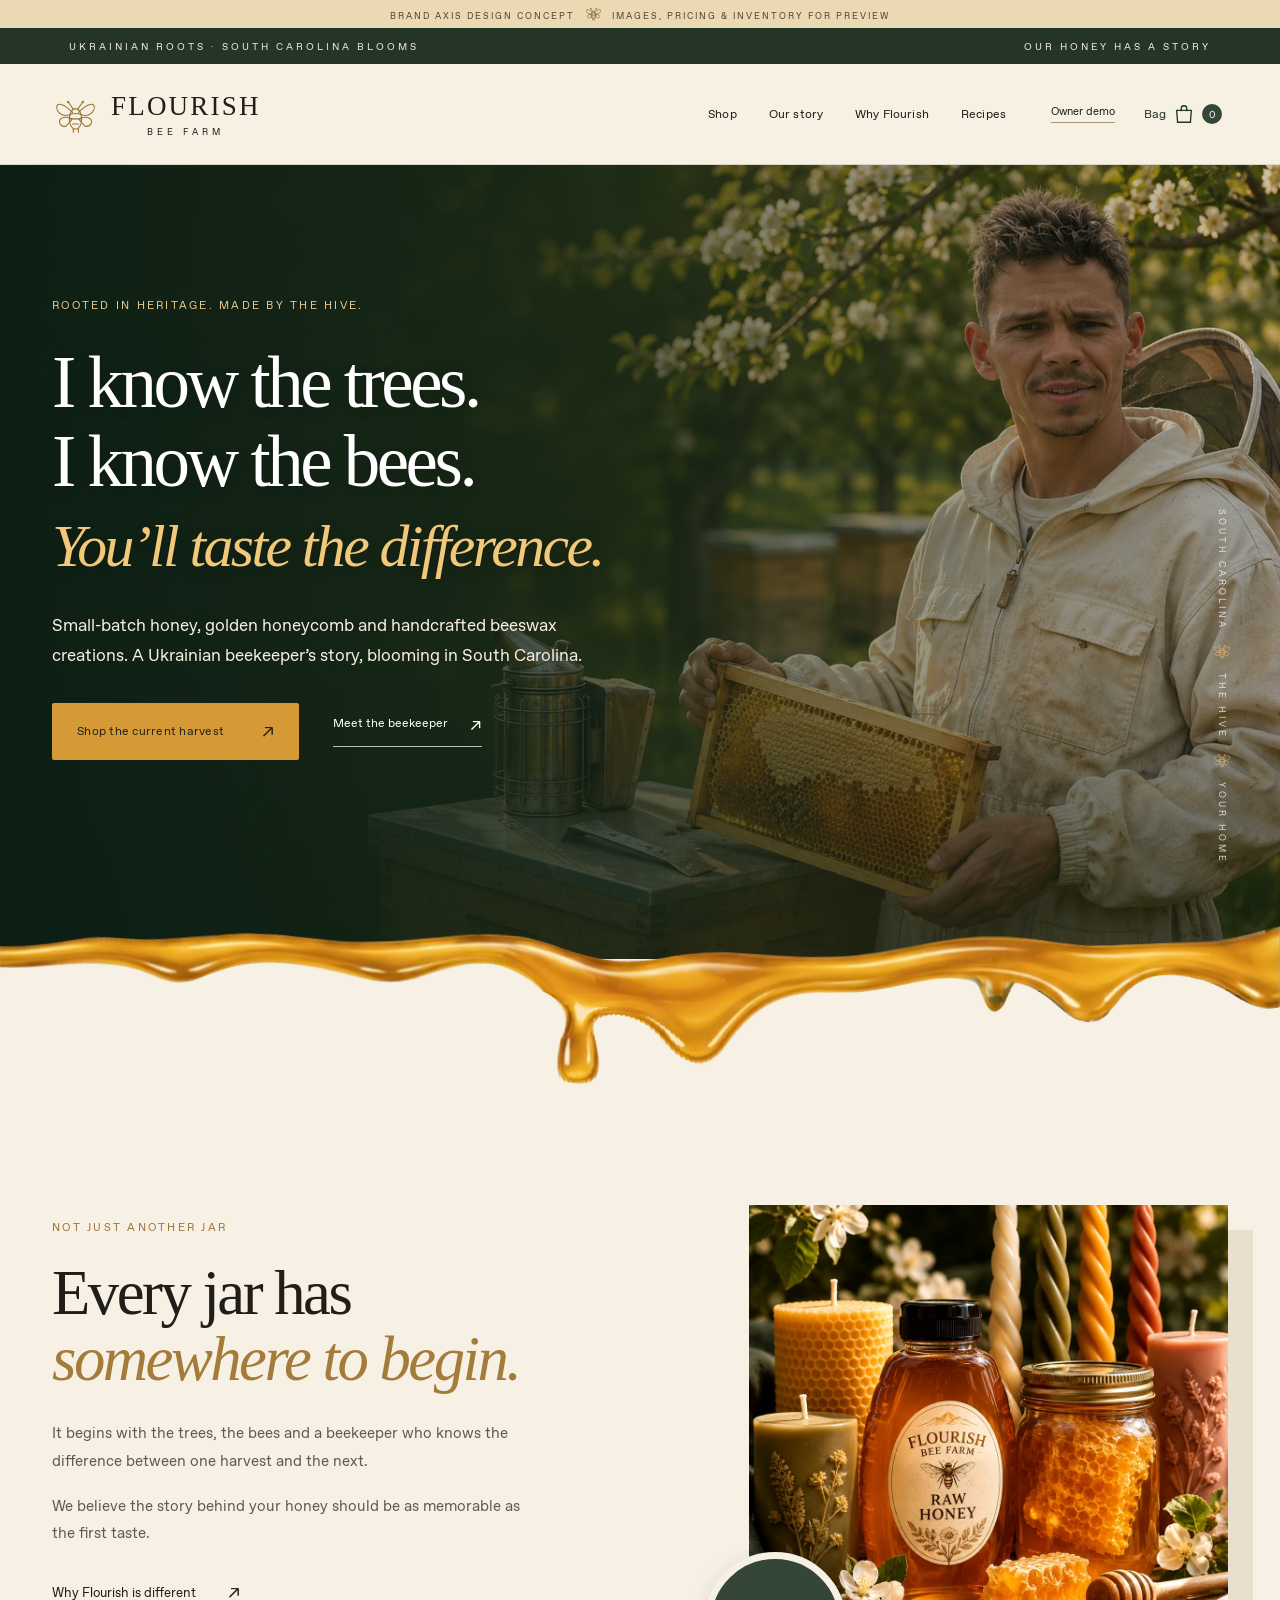
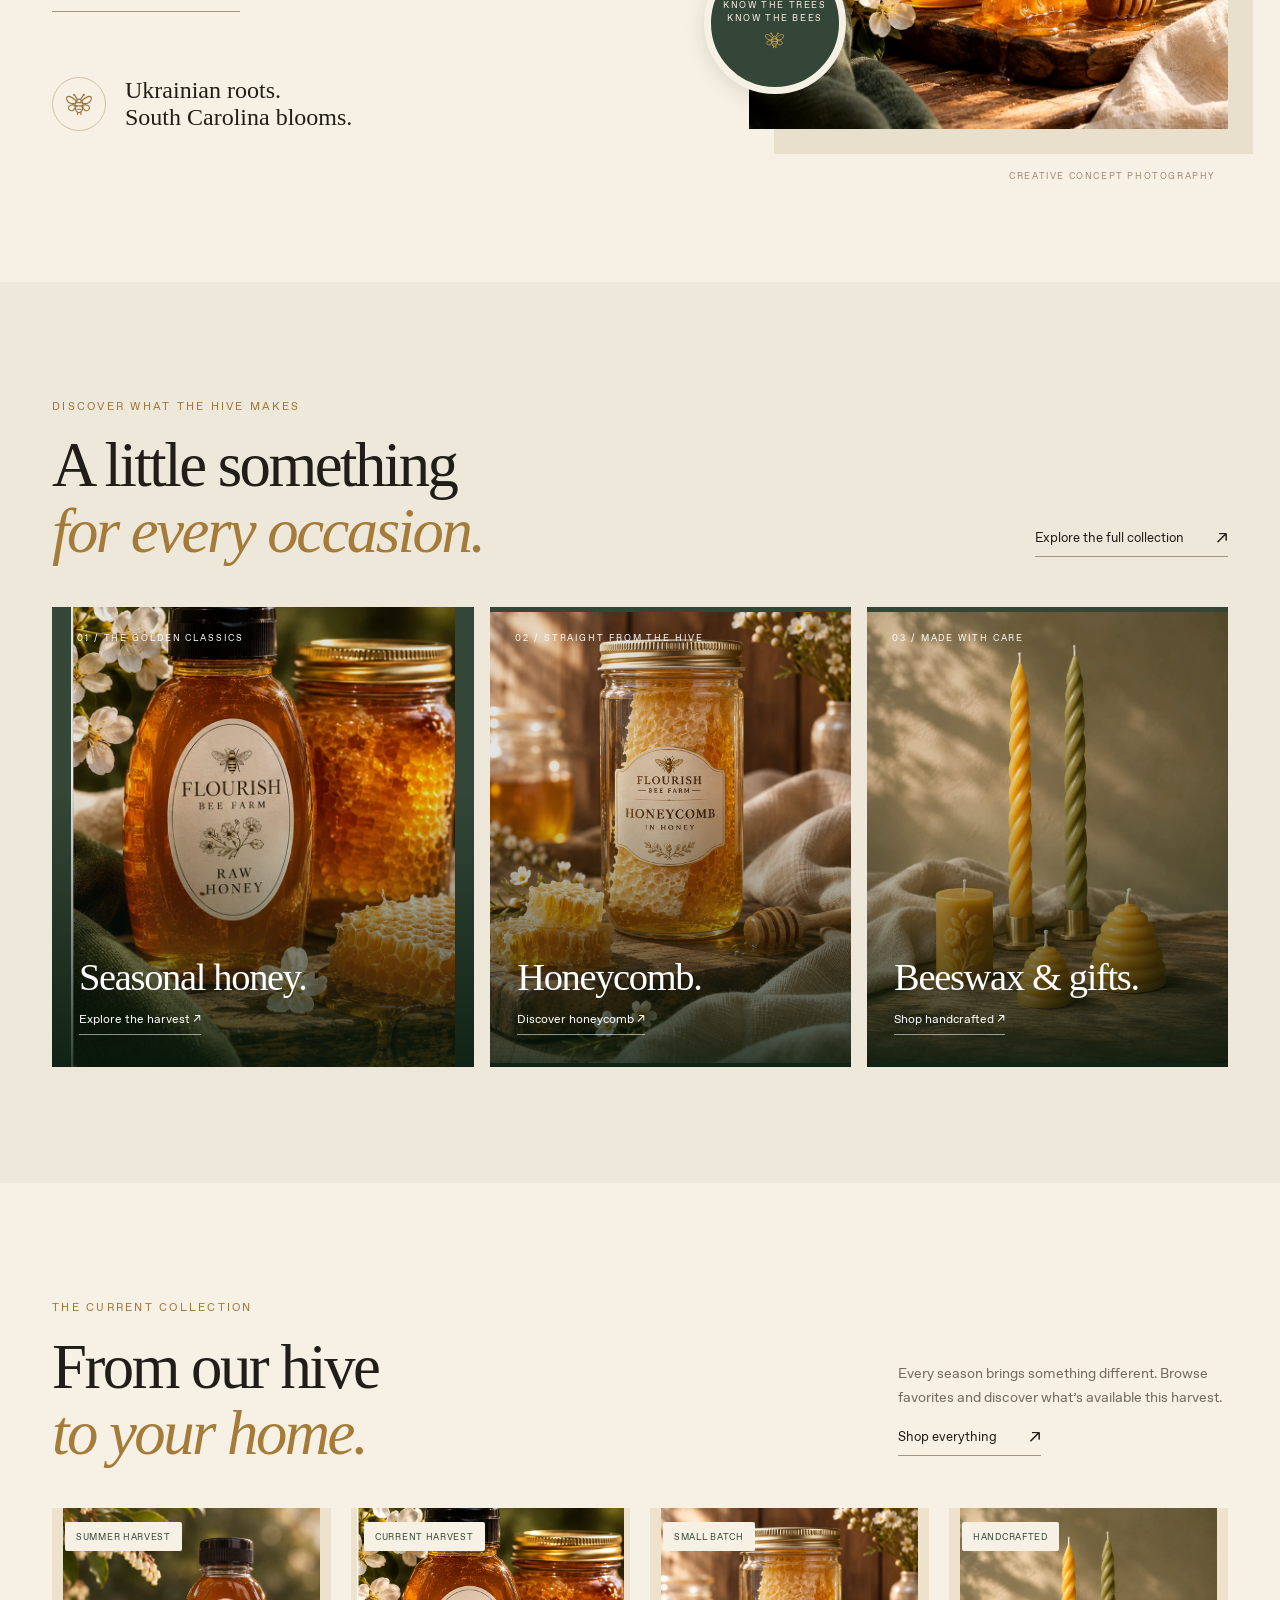
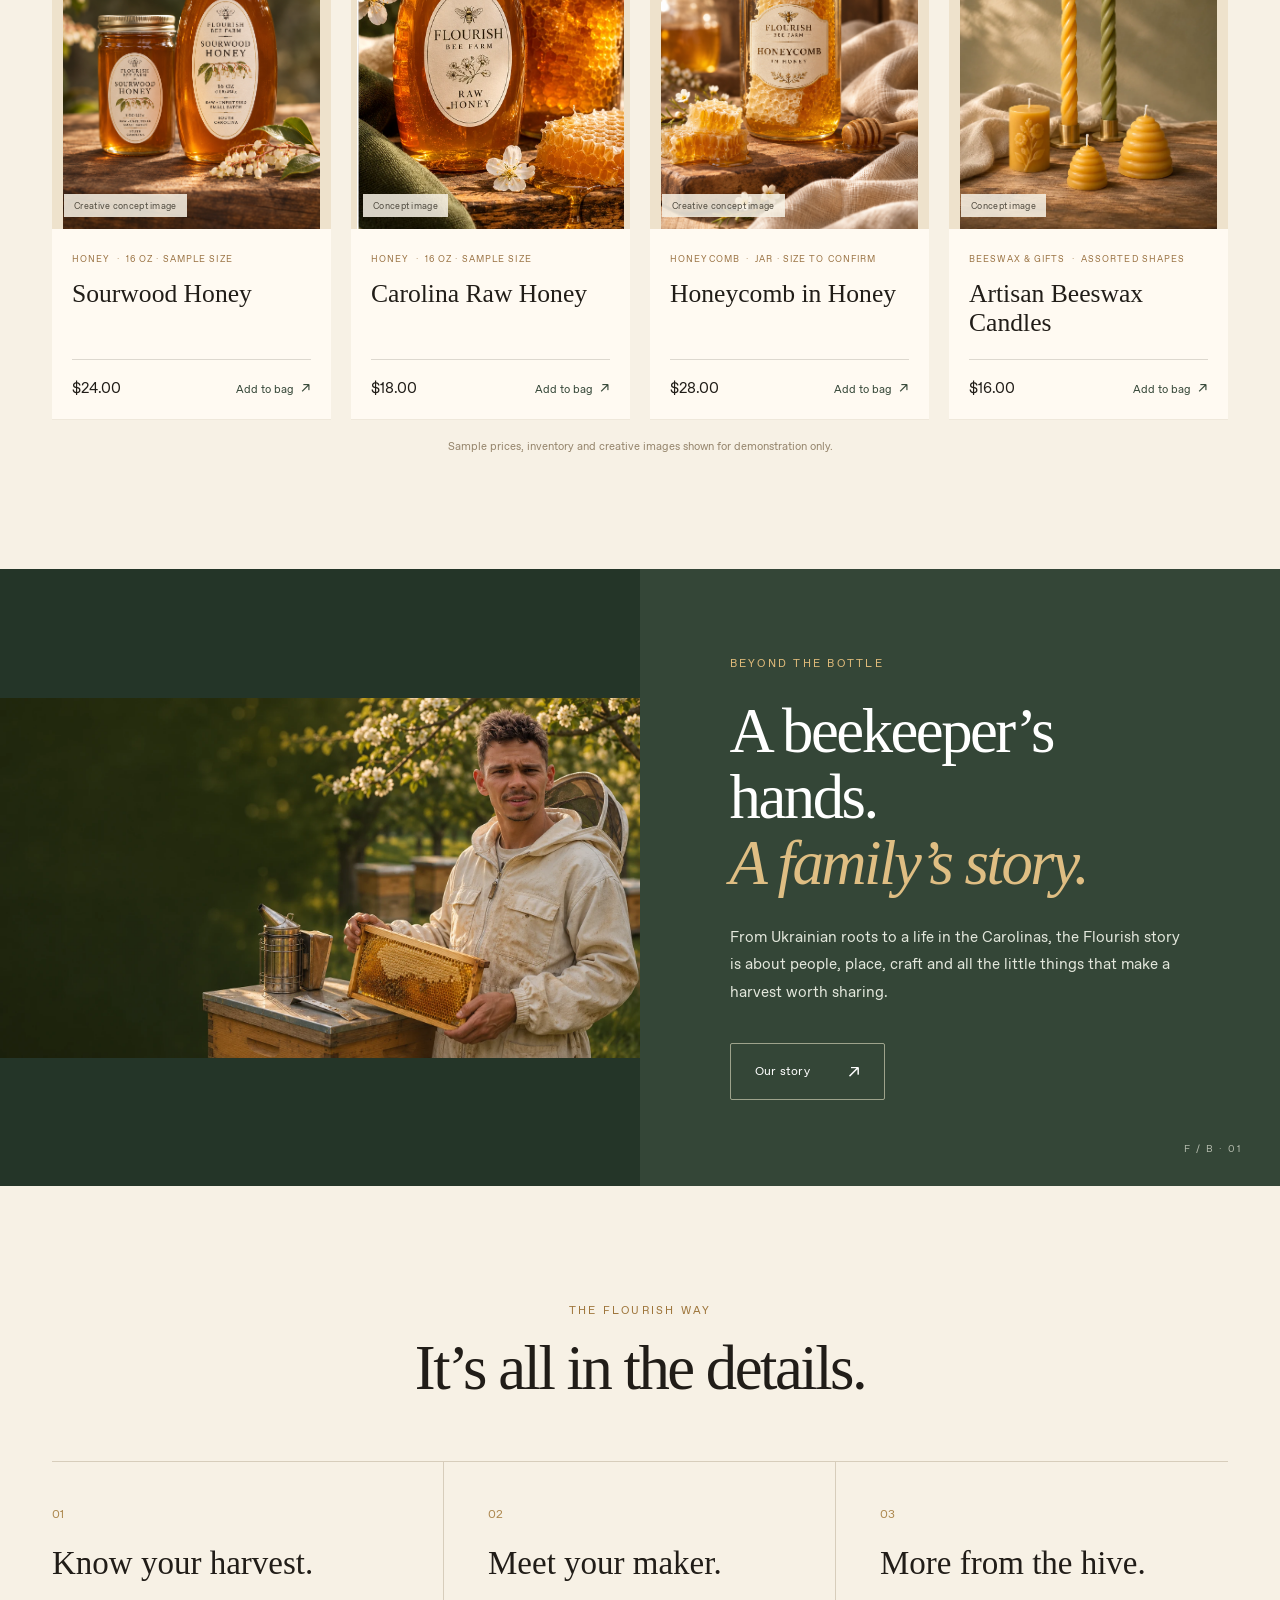
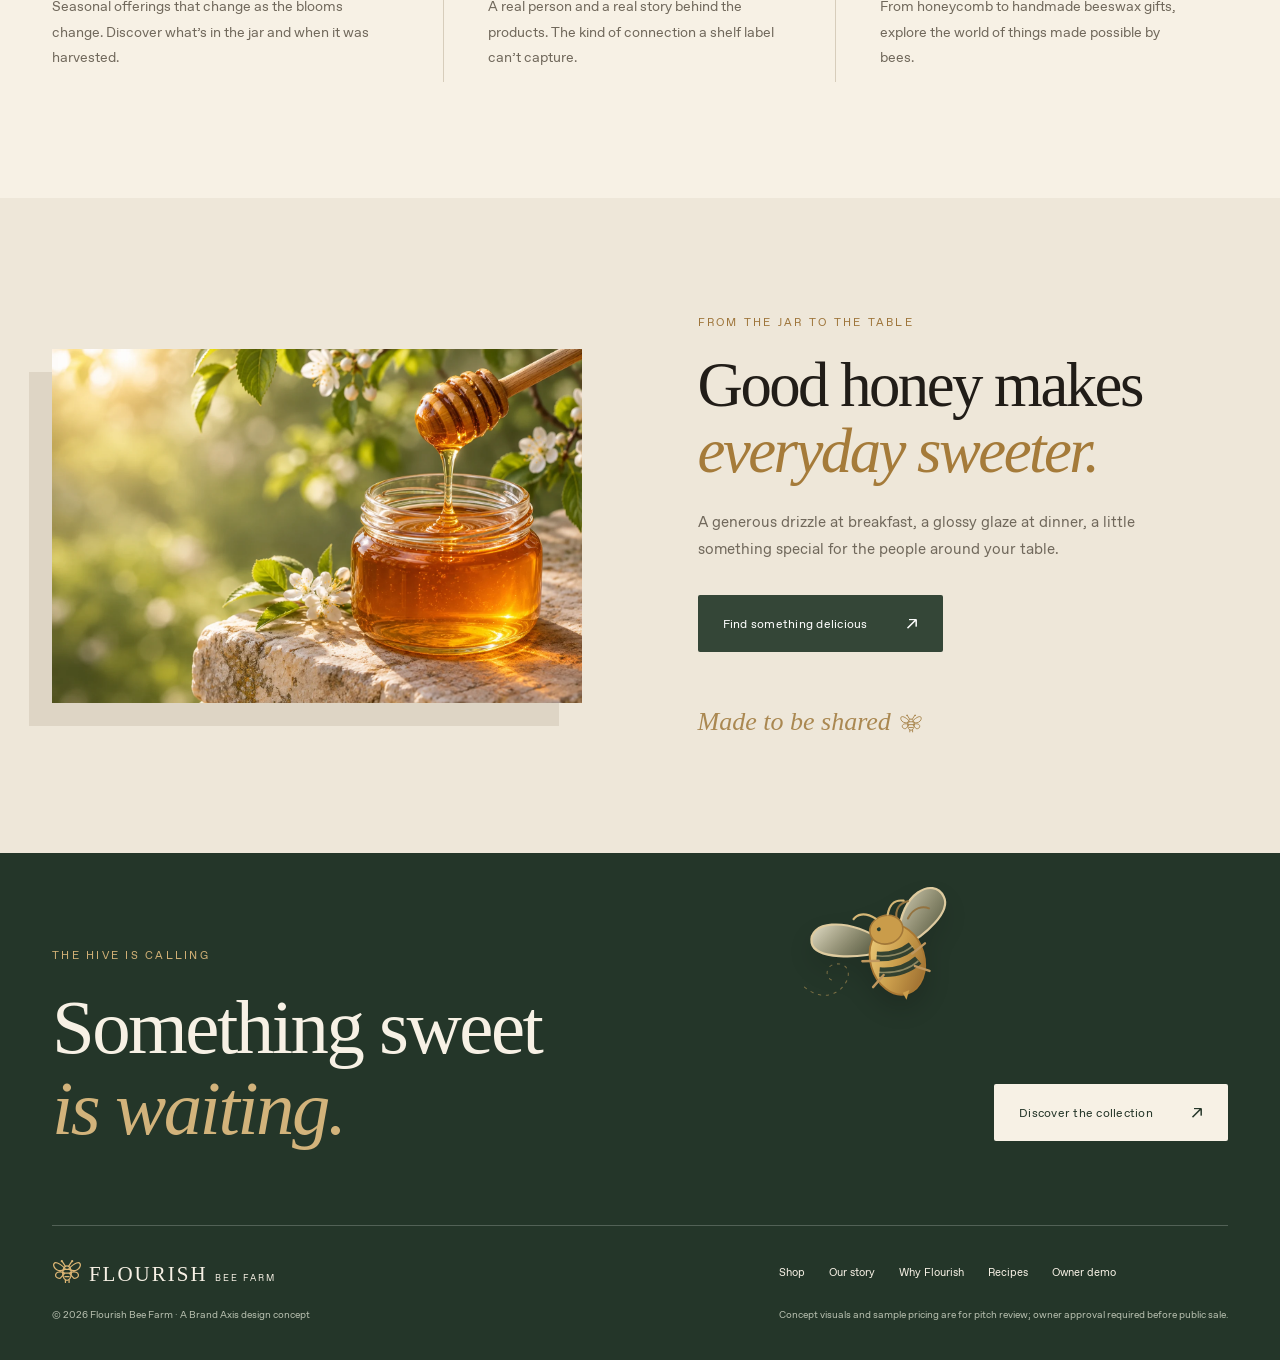
==== commit f98f099a: "Publish the approved Flourish honey artwork and scroll animation Use the exact four homepage files f" ====
--- a/index.html
+++ b/index.html
@@ -1,27 +1,6 @@
-<!doctype html><html lang="en"><head><meta charset="utf-8"><meta name="viewport" content="width=device-width,initial-scale=1"><meta name="theme-color" content="#344637"><meta name="description" content="Flourish Bee Farm: Ukrainian roots, South Carolina blooms, and honey made to be remembered."><meta name="robots" content="noindex,nofollow"><link rel="icon" href="assets/favicon.svg" type="image/svg+xml"><link rel="stylesheet" href="site.css"><title>Know the Trees. Know the Bees. | Flourish Bee Farm</title></head><body><a class="skip-link" href="#main">Skip to content</a><div class="preview-banner">BRAND AXIS DESIGN CONCEPT <span class="bee-mark" aria-hidden="true"></span> IMAGES, PRICING &amp; INVENTORY FOR PREVIEW</div><div class="announcement"><span>UKRAINIAN ROOTS · SOUTH CAROLINA BLOOMS</span><span class="announcement-other">OUR HONEY HAS A STORY</span></div><header class="site-header"><div class="nav-wrap"><a href="index.html" class="brand" aria-label="Flourish Bee Farm, home"><svg class="brand-mark" aria-hidden="true" viewBox="0 0 64 64" fill="none" stroke="currentColor" stroke-width="1.5" stroke-linecap="round"><ellipse cx="32" cy="38" rx="8.4" ry="14"/><path d="M27 31h10M24 38h16M28 45h8M29 51v5M36 51v5M29 25l-6-9M35 25l6-9M28 29C3 5 2 27 13 32c6 3 10 1 15-1M36 29C61 5 62 27 51 32c-6 3-10 1-15-1M26 37C5 31 7 50 19 48l8-9M38 37c21-6 19 13 7 11l-8-9"/><circle cx="22" cy="15" r="1"/><circle cx="42" cy="15" r="1"/></svg><span>FLOURISH<small>BEE FARM</small></span></a><nav class="main-nav" aria-label="Main navigation"><a href="shop.html" data-nav="shop">Shop</a><a href="our-story.html" data-nav="story">Our story</a><a href="why-flourish.html" data-nav="why">Why Flourish</a><a href="recipes.html" data-nav="recipes">Recipes</a></nav><div class="nav-tools"><a href="admin.html" class="admin-top" title="Open owner demo">Owner demo</a><button type="button" class="bag-trigger" data-open-cart aria-label="Open shopping bag"><span>Bag</span><svg viewBox="0 0 24 24" fill="none" stroke="currentColor" stroke-width="1.45"><path d="M4 8h16l-1 13H5L4 8Z"/><path d="M9 9V6a3 3 0 0 1 6 0v3"/></svg><span class="bag-count" data-cart-count>0</span></button><button type="button" class="menu-toggle" id="menu-toggle" aria-label="Open navigation" aria-expanded="false" aria-controls="mobile-menu"><i></i><i></i></button></div></div><nav class="mobile-nav" id="mobile-menu" hidden aria-label="Mobile navigation"><a href="index.html">Home</a><a href="shop.html">Shop</a><a href="our-story.html">Our story</a><a href="why-flourish.html">Why Flourish</a><a href="recipes.html">Recipes</a><a href="admin.html">Owner preview ↗</a></nav></header><main id="main"><section class="hero" id="top"><img class="hero-image" src="assets/beekeeper-owner.webp" alt="Concept beekeeper portrait at an apiary" fetchpriority="high" width="1672" height="941"><div class="hero-overlay"></div><div class="container hero-content"><div class="hero-copy"><p class="eyebrow hero-eyebrow">ROOTED IN HERITAGE. MADE BY THE HIVE.</p><h1>I know the trees.<br>I know the bees.<br><em>You’ll taste the difference.</em></h1><p>Small-batch honey, golden honeycomb and handcrafted beeswax creations. A Ukrainian beekeeper’s story, blooming in South Carolina.</p><div class="hero-actions"><a class="btn btn-gold" href="shop.html">Shop the current harvest <span>↗</span></a><a class="hero-text-link" href="our-story.html">Meet the beekeeper <span>↗</span></a></div></div></div><div class="hero-side-note">SOUTH CAROLINA <span class="bee-mark" aria-hidden="true"></span> THE HIVE <span class="bee-mark" aria-hidden="true"></span> YOUR HOME</div><div class="honey-edge" aria-hidden="true">
-<svg id="honey-svg" viewBox="0 0 1440 243" preserveAspectRatio="none" xmlns="http://www.w3.org/2000/svg">
-  <defs>
-    <linearGradient id="honey-gold" x1="0" y1="0" x2="0.12" y2="1">
-      <stop stop-color="#89410c"/>
-      <stop offset=".22" stop-color="#c97b19"/>
-      <stop offset=".43" stop-color="#f6bd47"/>
-      <stop offset=".68" stop-color="#ba5606"/>
-      <stop offset=".9" stop-color="#da861e"/>
-      <stop offset="1" stop-color="#e7a137"/>
-    </linearGradient>
-    <linearGradient id="honey-gloss">
-      <stop stop-color="#fff2c3" stop-opacity=".12"/>
-      <stop offset=".24" stop-color="#ffe4a2" stop-opacity=".68"/>
-      <stop offset=".49" stop-color="#ffedbe" stop-opacity=".16"/>
-      <stop offset=".8" stop-color="#fff1cc" stop-opacity=".78"/>
-      <stop offset="1" stop-color="#ffe1a0" stop-opacity=".3"/>
-    </linearGradient>
-  </defs>
-  <path id="honey-body" fill="url(#honey-gold)" d="M0 70 C88 78 142 61 233 66 S366 78 468 68 S603 62 696 69 S835 75 918 66 C994 63 1064 63 1109 79 C1120 84 1114 94 1112 101 C1103 119 1115 132 1138 133 C1161 135 1179 121 1170 105 C1165 95 1163 88 1170 82 C1211 63 1252 67 1302 72 S1390 62 1440 67 L1440 36 C1391 38 1358 42 1299 38 S1183 18 1141 19 S1059 32 987 37 S791 35 704 39 S565 34 480 38 S320 41 230 36 S71 42 0 38 Z"/>
-  <path id="honey-top-light" fill="none" stroke="url(#honey-gloss)" stroke-width="2.2" d="M0 43 C71 45 158 36 230 41 S378 46 480 43 S605 38 704 44 S893 44 987 42 S1093 23 1141 24 S1240 40 1299 43 S1391 43 1440 41"/>
-  <path id="honey-rim" fill="none" stroke="#ffcb69" stroke-opacity=".36" stroke-width="1.6"/>
-  <path id="honey-drop-shine" fill="none" stroke="#fff0c9" stroke-opacity=".63" stroke-width="3" stroke-linecap="round" d="M1120 101 C1117 108 1118 118 1125 122"/>
-</svg>
+<!doctype html><html lang="en"><head><meta charset="utf-8"><meta name="viewport" content="width=device-width,initial-scale=1"><meta name="theme-color" content="#344637"><meta name="description" content="Flourish Bee Farm: Ukrainian roots, South Carolina blooms, and honey made to be remembered."><meta name="robots" content="noindex,nofollow"><link rel="icon" href="assets/favicon.svg" type="image/svg+xml"><link rel="stylesheet" href="site.css?v=reference-artwork"><title>Know the Trees. Know the Bees. | Flourish Bee Farm</title></head><body><a class="skip-link" href="#main">Skip to content</a><div class="preview-banner">BRAND AXIS DESIGN CONCEPT <span class="bee-mark" aria-hidden="true"></span> IMAGES, PRICING &amp; INVENTORY FOR PREVIEW</div><div class="announcement"><span>UKRAINIAN ROOTS · SOUTH CAROLINA BLOOMS</span><span class="announcement-other">OUR HONEY HAS A STORY</span></div><header class="site-header"><div class="nav-wrap"><a href="index.html" class="brand" aria-label="Flourish Bee Farm, home"><svg class="brand-mark" aria-hidden="true" viewBox="0 0 64 64" fill="none" stroke="currentColor" stroke-width="1.5" stroke-linecap="round"><ellipse cx="32" cy="38" rx="8.4" ry="14"/><path d="M27 31h10M24 38h16M28 45h8M29 51v5M36 51v5M29 25l-6-9M35 25l6-9M28 29C3 5 2 27 13 32c6 3 10 1 15-1M36 29C61 5 62 27 51 32c-6 3-10 1-15-1M26 37C5 31 7 50 19 48l8-9M38 37c21-6 19 13 7 11l-8-9"/><circle cx="22" cy="15" r="1"/><circle cx="42" cy="15" r="1"/></svg><span>FLOURISH<small>BEE FARM</small></span></a><nav class="main-nav" aria-label="Main navigation"><a href="shop.html" data-nav="shop">Shop</a><a href="our-story.html" data-nav="story">Our story</a><a href="why-flourish.html" data-nav="why">Why Flourish</a><a href="recipes.html" data-nav="recipes">Recipes</a></nav><div class="nav-tools"><a href="admin.html" class="admin-top" title="Open owner demo">Owner demo</a><button type="button" class="bag-trigger" data-open-cart aria-label="Open shopping bag"><span>Bag</span><svg viewBox="0 0 24 24" fill="none" stroke="currentColor" stroke-width="1.45"><path d="M4 8h16l-1 13H5L4 8Z"/><path d="M9 9V6a3 3 0 0 1 6 0v3"/></svg><span class="bag-count" data-cart-count>0</span></button><button type="button" class="menu-toggle" id="menu-toggle" aria-label="Open navigation" aria-expanded="false" aria-controls="mobile-menu"><i></i><i></i></button></div></div><nav class="mobile-nav" id="mobile-menu" hidden aria-label="Mobile navigation"><a href="index.html">Home</a><a href="shop.html">Shop</a><a href="our-story.html">Our story</a><a href="why-flourish.html">Why Flourish</a><a href="recipes.html">Recipes</a><a href="admin.html">Owner preview ↗</a></nav></header><main id="main"><section class="hero" id="top"><img class="hero-image" src="assets/beekeeper-owner.webp" alt="Concept beekeeper portrait at an apiary" fetchpriority="high" width="1672" height="941"><div class="hero-overlay"></div><div class="container hero-content"><div class="hero-copy"><p class="eyebrow hero-eyebrow">ROOTED IN HERITAGE. MADE BY THE HIVE.</p><h1>I know the trees.<br>I know the bees.<br><em>You’ll taste the difference.</em></h1><p>Small-batch honey, golden honeycomb and handcrafted beeswax creations. A Ukrainian beekeeper’s story, blooming in South Carolina.</p><div class="hero-actions"><a class="btn btn-gold" href="shop.html">Shop the current harvest <span>↗</span></a><a class="hero-text-link" href="our-story.html">Meet the beekeeper <span>↗</span></a></div></div></div><div class="hero-side-note">SOUTH CAROLINA <span class="bee-mark" aria-hidden="true"></span> THE HIVE <span class="bee-mark" aria-hidden="true"></span> YOUR HOME</div><div class="honey-edge" aria-hidden="true">
+  <img class="honey-artwork" src="assets/honey-edge.webp" width="1162" height="250" alt="">
+  <canvas class="honey-canvas"></canvas>
 </div></section>
 <section class="introduction section-padding" id="why"><div class="container intro-grid"><div class="intro-copy"><p class="eyebrow warm">NOT JUST ANOTHER JAR</p><h2>Every jar has<br><em>somewhere to begin.</em></h2><p>It begins with the trees, the bees and a beekeeper who knows the difference between one harvest and the next.</p><p>We believe the story behind your honey should be as memorable as the first taste.</p><a class="underlined-link" href="why-flourish.html">Why Flourish is different <span>↗</span></a><div class="heritage-tag"><span class="heritage-emblem" aria-hidden="true"><span class="bee-mark" aria-hidden="true"></span></span><div><strong>Ukrainian roots.</strong><strong>South Carolina blooms.</strong></div></div></div><div class="intro-image-stack"><img class="intro-main" src="assets/scene-collection.webp" alt="Concept product still life with raw honey, honeycomb and beeswax candles" loading="lazy" width="1024" height="1120"><div class="intro-small-stamp">KNOW THE TREES<br>KNOW THE BEES<br><span class="bee-mark" aria-hidden="true"></span></div><div class="concept-caption">CREATIVE CONCEPT PHOTOGRAPHY</div></div></div></section>
 <section class="categories section-padding"><div class="container"><div class="section-row"><div><p class="eyebrow warm">DISCOVER WHAT THE HIVE MAKES</p><h2>A little something<br><em>for every occasion.</em></h2></div><a href="shop.html" class="underlined-link">Explore the full collection <span>↗</span></a></div><div class="category-grid"><a class="category-tile category-large" href="shop.html?category=Honey"><img loading="lazy" src="assets/scene-honey.webp" alt="Concept artisanal raw honey bottle" width="800" height="960"><div class="tile-gradient"></div><span class="tile-index">01 / THE GOLDEN CLASSICS</span><div class="tile-copy"><h3>Seasonal honey.</h3><span>Explore the harvest ↗</span></div></a><a class="category-tile" href="shop.html?category=Honeycomb"><img loading="lazy" src="assets/honeycomb-premium.png" alt="Styled honeycomb in a glass jar" width="1122" height="1402"><div class="tile-gradient"></div><span class="tile-index">02 / STRAIGHT FROM THE HIVE</span><div class="tile-copy"><h3>Honeycomb.</h3><span>Discover honeycomb ↗</span></div></a><a class="category-tile" href="shop.html?category=Beeswax%20%26%20Gifts"><img loading="lazy" src="assets/beeswax-collection-editorial.webp" alt="Concept beeswax candle arrangement" width="1122" height="1402"><div class="tile-gradient"></div><span class="tile-index">03 / MADE WITH CARE</span><div class="tile-copy"><h3>Beeswax &amp; gifts.</h3><span>Shop handcrafted ↗</span></div></a></div></div></section>
@@ -29,4 +8,4 @@
 <section class="story-band"><div class="story-band-image"><img loading="lazy" src="assets/beekeeper-owner.webp" alt="Concept portrait of a beekeeper inspecting a honeycomb frame" width="1672" height="941"></div><div class="story-band-copy"><p class="eyebrow">BEYOND THE BOTTLE</p><h2>A beekeeper’s hands.<br><em>A family’s story.</em></h2><p>From Ukrainian roots to a life in the Carolinas, the Flourish story is about people, place, craft and all the little things that make a harvest worth sharing.</p><a class="btn btn-outline-light" href="our-story.html">Our story <span>↗</span></a><span class="story-band-number">F / B · 01</span></div></section>
 <section class="value-section section-padding"><div class="container"><div class="value-heading"><p class="eyebrow warm">THE FLOURISH WAY</p><h2>It’s all in the details.</h2></div><div class="value-grid"><article><span>01</span><h3>Know your harvest.</h3><p>Seasonal offerings that change as the blooms change. Discover what’s in the jar and when it was harvested.</p></article><article><span>02</span><h3>Meet your maker.</h3><p>A real person and a real story behind the products. The kind of connection a shelf label can’t capture.</p></article><article><span>03</span><h3>More from the hive.</h3><p>From honeycomb to handmade beeswax gifts, explore the world of things made possible by bees.</p></article></div></div></section>
 <section class="recipe-feature section-padding"><div class="container recipe-feature-grid"><div class="recipe-feature-photo"><img src="assets/pour.webp" loading="lazy" alt="Honey flowing from a dipper into a glass jar" width="1536" height="1024"></div><div class="recipe-feature-copy"><p class="eyebrow warm">FROM THE JAR TO THE TABLE</p><h2>Good honey makes<br><em>everyday sweeter.</em></h2><p>A generous drizzle at breakfast, a glossy glaze at dinner, a little something special for the people around your table.</p><a class="btn btn-dark" href="recipes.html">Find something delicious <span>↗</span></a><div class="script-accent">Made to be shared <span class="bee-mark" aria-hidden="true"></span></div></div></div></section>
-</main><footer class="footer"><div class="footer-lead container"><div class="footer-bee" aria-hidden="true"><svg viewBox="0 0 220 170" xmlns="http://www.w3.org/2000/svg" role="presentation"><defs><linearGradient id="beeBodyGold" x1="0" y1="0" x2="1" y2="1"><stop stop-color="#ffdd89"/><stop offset=".5" stop-color="#d4a44e"/><stop offset="1" stop-color="#966328"/></linearGradient><linearGradient id="beeWingLight" x1="0" y1="0" x2="1" y2="1"><stop stop-color="#fff7df" stop-opacity=".9"/><stop offset="1" stop-color="#d7bd86" stop-opacity=".26"/></linearGradient></defs><g class="bee-flight-trail" fill="none" stroke="#cda45e" stroke-width="1.3" stroke-linecap="round" opacity=".55"><path d="M13 126c21 18 42 10 51-4 9-13 3-27-12-25-13 2-13 17-5 20" stroke-dasharray="3 7"/></g><g class="bee-art" transform="translate(122 78) rotate(-16)"><g class="bee-wings" fill="url(#beeWingLight)" stroke="#e9d3a6" stroke-width="2.8"><path d="M-5-11C-45-57-91-61-94-35-96-14-44 1-7 0Z"/><path d="M14-13C30-65 77-73 82-45 86-24 45-4 17 1Z"/></g><g fill="none" stroke="#9a7742" stroke-width="2.6" stroke-linecap="round"><path d="M17-33C18-47 27-53 37-52"/><path d="M31-31C42-43 54-41 60-36"/></g><ellipse cx="4" cy="15" rx="34" ry="45" fill="url(#beeBodyGold)" stroke="#b17c34" stroke-width="2.3"/><path d="M-20 4C-6 9 11 10 26 4M-22 24C-6 30 12 31 29 23" fill="none" stroke="#283b2e" stroke-width="12" opacity=".92"/><path d="M-21 3C-7 9 12 11 27 4M-23 24C-4 31 13 32 29 24" fill="none" stroke="#f9dda1" stroke-width="2" opacity=".48"/><ellipse cx="1" cy="-25" rx="21" ry="18" fill="#d3a24c" stroke="#a97b39" stroke-width="2"/><path d="M-8-42C-20-55-30-53-35-49M8-43C15-57 23-58 32-54" fill="none" stroke="#e0be7b" stroke-width="2.8" stroke-linecap="round"/><circle cx="-8" cy="-28" r="2.5" fill="#293e30"/><path d="M-1 57 1 67 8 56" fill="#d4a44e"/><path d="M-19 10-39 5M24 13 43 5M-18 29-35 40M23 29 39 40" stroke="#c89d61" stroke-width="3" stroke-linecap="round"/></g></svg></div><div class="footer-heading"><p class="eyebrow">THE HIVE IS CALLING</p><h2>Something sweet<br><em>is waiting.</em></h2></div><a href="shop.html" class="btn btn-cream">Discover the collection <span>↗</span></a></div><div class="footer-bottom container"><a class="footer-brand" href="index.html"><span class="bee-mark" aria-hidden="true"></span> FLOURISH <small>BEE FARM</small></a><div class="footer-links"><a href="shop.html">Shop</a><a href="our-story.html">Our story</a><a href="why-flourish.html">Why Flourish</a><a href="recipes.html">Recipes</a><a href="admin.html">Owner demo</a></div><p>© <span id="year">2026</span> Flourish Bee Farm · A Brand Axis design concept</p><p class="footer-legal">Concept visuals and sample pricing are for pitch review; owner approval required before public sale.</p></div></footer><dialog class="cart-dialog" id="cart-panel" aria-labelledby="cart-title"><div class="cart-shell"><div class="cart-header"><div><p class="eyebrow warm">A LITTLE SOMETHING SWEET</p><h2 id="cart-title">Your bag <span class="bee-mark" aria-hidden="true"></span></h2></div><button class="close-icon" aria-label="Close bag" data-cart-close>×</button></div><div id="cart-items" class="bag-items"></div><div class="bag-footer"><p class="cart-shipping" data-shipping-remaining></p><div class="subtotal"><span>Estimated subtotal</span><strong data-subtotal>$0.00</strong></div><button class="btn btn-dark checkout-btn" id="cart-checkout" type="button">Checkout coming with Stripe <span>↗</span></button><p class="cart-disclaimer">Design preview only. No payments, live stock or orders are processed.</p></div></div></dialog><div id="toast" class="toast" role="status" aria-live="polite"></div><script defer src="site.js"></script><script defer src="honey-material.js"></script><script defer src="honey.js"></script></body></html>+</main><footer class="footer"><div class="footer-lead container"><div class="footer-bee" aria-hidden="true"><svg viewBox="0 0 220 170" xmlns="http://www.w3.org/2000/svg" role="presentation"><defs><linearGradient id="beeBodyGold" x1="0" y1="0" x2="1" y2="1"><stop stop-color="#ffdd89"/><stop offset=".5" stop-color="#d4a44e"/><stop offset="1" stop-color="#966328"/></linearGradient><linearGradient id="beeWingLight" x1="0" y1="0" x2="1" y2="1"><stop stop-color="#fff7df" stop-opacity=".9"/><stop offset="1" stop-color="#d7bd86" stop-opacity=".26"/></linearGradient></defs><g class="bee-flight-trail" fill="none" stroke="#cda45e" stroke-width="1.3" stroke-linecap="round" opacity=".55"><path d="M13 126c21 18 42 10 51-4 9-13 3-27-12-25-13 2-13 17-5 20" stroke-dasharray="3 7"/></g><g class="bee-art" transform="translate(122 78) rotate(-16)"><g class="bee-wings" fill="url(#beeWingLight)" stroke="#e9d3a6" stroke-width="2.8"><path d="M-5-11C-45-57-91-61-94-35-96-14-44 1-7 0Z"/><path d="M14-13C30-65 77-73 82-45 86-24 45-4 17 1Z"/></g><g fill="none" stroke="#9a7742" stroke-width="2.6" stroke-linecap="round"><path d="M17-33C18-47 27-53 37-52"/><path d="M31-31C42-43 54-41 60-36"/></g><ellipse cx="4" cy="15" rx="34" ry="45" fill="url(#beeBodyGold)" stroke="#b17c34" stroke-width="2.3"/><path d="M-20 4C-6 9 11 10 26 4M-22 24C-6 30 12 31 29 23" fill="none" stroke="#283b2e" stroke-width="12" opacity=".92"/><path d="M-21 3C-7 9 12 11 27 4M-23 24C-4 31 13 32 29 24" fill="none" stroke="#f9dda1" stroke-width="2" opacity=".48"/><ellipse cx="1" cy="-25" rx="21" ry="18" fill="#d3a24c" stroke="#a97b39" stroke-width="2"/><path d="M-8-42C-20-55-30-53-35-49M8-43C15-57 23-58 32-54" fill="none" stroke="#e0be7b" stroke-width="2.8" stroke-linecap="round"/><circle cx="-8" cy="-28" r="2.5" fill="#293e30"/><path d="M-1 57 1 67 8 56" fill="#d4a44e"/><path d="M-19 10-39 5M24 13 43 5M-18 29-35 40M23 29 39 40" stroke="#c89d61" stroke-width="3" stroke-linecap="round"/></g></svg></div><div class="footer-heading"><p class="eyebrow">THE HIVE IS CALLING</p><h2>Something sweet<br><em>is waiting.</em></h2></div><a href="shop.html" class="btn btn-cream">Discover the collection <span>↗</span></a></div><div class="footer-bottom container"><a class="footer-brand" href="index.html"><span class="bee-mark" aria-hidden="true"></span> FLOURISH <small>BEE FARM</small></a><div class="footer-links"><a href="shop.html">Shop</a><a href="our-story.html">Our story</a><a href="why-flourish.html">Why Flourish</a><a href="recipes.html">Recipes</a><a href="admin.html">Owner demo</a></div><p>© <span id="year">2026</span> Flourish Bee Farm · A Brand Axis design concept</p><p class="footer-legal">Concept visuals and sample pricing are for pitch review; owner approval required before public sale.</p></div></footer><dialog class="cart-dialog" id="cart-panel" aria-labelledby="cart-title"><div class="cart-shell"><div class="cart-header"><div><p class="eyebrow warm">A LITTLE SOMETHING SWEET</p><h2 id="cart-title">Your bag <span class="bee-mark" aria-hidden="true"></span></h2></div><button class="close-icon" aria-label="Close bag" data-cart-close>×</button></div><div id="cart-items" class="bag-items"></div><div class="bag-footer"><p class="cart-shipping" data-shipping-remaining></p><div class="subtotal"><span>Estimated subtotal</span><strong data-subtotal>$0.00</strong></div><button class="btn btn-dark checkout-btn" id="cart-checkout" type="button">Checkout coming with Stripe <span>↗</span></button><p class="cart-disclaimer">Design preview only. No payments, live stock or orders are processed.</p></div></div></dialog><div id="toast" class="toast" role="status" aria-live="polite"></div><script defer src="site.js"></script><script defer src="honey.js?v=reference-artwork"></script></body></html>
--- a/site.css
+++ b/site.css
@@ -4,22 +4,43 @@
 /* Navigation */
 .preview-banner{background:#ead9b3;color:#54432b;text-align:center;padding:7px 15px;font-size:9px;letter-spacing:2px;font-weight:800}.announcement{min-height:36px;background:var(--forest-dark);color:#f6ecd8;display:flex;justify-content:space-between;align-items:center;padding:7px 5.4%;font-size:10px;letter-spacing:3px;font-weight:700}.site-header{position:relative;z-index:50;background:#f7f1e5f7;border-bottom:1px solid rgba(55,52,42,.15)}.nav-wrap{width:min(1450px,calc(100% - 104px));margin:0 auto;display:flex;align-items:center;min-height:100px;gap:45px}.brand{display:flex;align-items:center;gap:12px;white-space:nowrap}.brand-mark{display:flex;align-items:center;justify-content:center;width:47px;height:47px;color:#9a7435;font-family:var(--serif);font-size:50px;line-height:1}.brand>span:last-child{font-family:var(--serif);font-size:27px;letter-spacing:2.2px;line-height:1}.brand small{display:block;font-family:var(--sans);font-size:9px;font-weight:650;letter-spacing:4px;text-align:center;margin-top:7px}.main-nav{display:flex;align-items:center;gap:32px;margin-left:auto}.main-nav a{font-size:12px;letter-spacing:.15px;white-space:nowrap;transition:color .2s}.main-nav a:hover,.footer-links a:hover{color:#b38b46}.nav-tools{display:flex;align-items:center;gap:23px}.admin-top{font-size:11px;padding-bottom:4px;border-bottom:1px solid #aa9371;white-space:nowrap}.bag-trigger{border:0;background:transparent;color:var(--forest-dark);display:flex;align-items:center;gap:7px;font-size:12px}.bag-trigger svg{width:22px;height:22px}.bag-count{display:grid;place-items:center;width:20px;height:20px;min-width:20px;border-radius:50%;background:var(--forest);color:#fff;font-size:10px}.menu-toggle{display:none;border:0;background:transparent;padding:12px}.menu-toggle i{display:block;width:24px;border-top:1.5px solid #22352a;margin:6px}.mobile-nav{background:var(--ivory);padding:10px 32px 25px;box-shadow:0 15px 20px #191c1422}.mobile-nav a{display:block;padding:12px 0;border-bottom:1px solid var(--line)}[hidden]{display:none!important}
 /* Hero and animated honey */
-.hero{height:clamp(690px,62vw,810px);position:relative;background:#213324;color:#fff;isolation:isolate}.hero-image{position:absolute;inset:0;z-index:-3;object-position:60% 35%}.hero-overlay{position:absolute;inset:0;z-index:-2;background:linear-gradient(90deg,#0c1e15f2 0%,#122417ca 35%,#1a291780 65%,#101d1333 100%),linear-gradient(0deg,#07130888,transparent 37%)}.hero-content{height:100%;display:flex;align-items:center;padding-top:8px;padding-bottom:75px}.hero-copy{position:relative;z-index:2;max-width:880px}.hero-eyebrow{color:#eac98b;margin-bottom:27px}.hero h1{font-size:clamp(56px,5.7vw,89px);line-height:1.09;letter-spacing:-3.5px;text-shadow:0 3px 14px #0002}.hero h1 em{font-size:.82em;color:#f3c879;white-space:nowrap;letter-spacing:-2.6px}.hero-copy>p:not(.eyebrow){font-size:17px;line-height:1.8;max-width:530px;margin:28px 0 32px;color:#f7f0e0}.hero-actions{display:flex;gap:34px;align-items:center;flex-wrap:wrap}.hero-text-link{font-size:12px;border-bottom:1px solid #ffffffb3;padding-bottom:10px;display:inline-flex;gap:22px}.hero-text-link span{font-size:17px}.hero-side-note{position:absolute;right:49px;bottom:95px;z-index:4;writing-mode:vertical-rl;letter-spacing:3px;font-size:9px;opacity:.74;display:flex;align-items:center;gap:14px}.hero-side-note span{font-size:15px;color:#f7c16e}.honey-edge {
-  --honey-overlap: 61px;
-  --honey-reach: 182px;
+.hero{height:clamp(690px,62vw,810px);position:relative;background:#213324;color:#fff;isolation:isolate}.hero-image{position:absolute;inset:0;z-index:-3;object-position:60% 35%}.hero-overlay{position:absolute;inset:0;z-index:-2;background:linear-gradient(90deg,#0c1e15f2 0%,#122417ca 35%,#1a291780 65%,#101d1333 100%),linear-gradient(0deg,#07130888,transparent 37%)}.hero-content{height:100%;display:flex;align-items:center;padding-top:8px;padding-bottom:75px}.hero-copy{position:relative;z-index:2;max-width:880px}.hero-eyebrow{color:#eac98b;margin-bottom:27px}.hero h1{font-size:clamp(56px,5.7vw,89px);line-height:1.09;letter-spacing:-3.5px;text-shadow:0 3px 14px #0002}.hero h1 em{font-size:.82em;color:#f3c879;white-space:nowrap;letter-spacing:-2.6px}.hero-copy>p:not(.eyebrow){font-size:17px;line-height:1.8;max-width:530px;margin:28px 0 32px;color:#f7f0e0}.hero-actions{display:flex;gap:34px;align-items:center;flex-wrap:wrap}.hero-text-link{font-size:12px;border-bottom:1px solid #ffffffb3;padding-bottom:10px;display:inline-flex;gap:22px}.hero-text-link span{font-size:17px}.hero-side-note{position:absolute;right:49px;bottom:95px;z-index:4;writing-mode:vertical-rl;letter-spacing:3px;font-size:9px;opacity:.74;display:flex;align-items:center;gap:14px}.hero-side-note span{font-size:15px;color:#f7c16e}
+.hero, .introduction {
+  /* The hero ends 41 pixels down in the 250-pixel artwork. */
+  --honey-overlap: clamp(22px, 3.5284vw, 51.7px);
+}
+.honey-edge {
+  --honey-visible: 1;
   position: absolute;
   z-index: 10;
   top: calc(100% - var(--honey-overlap));
-  left: 0;
-  right: 0;
-  height: calc(var(--honey-overlap) + var(--honey-reach));
+  inset-inline: 0;
+  height: calc(var(--honey-overlap) * 6.097561);
+  overflow: hidden;
   pointer-events: none;
-  filter: drop-shadow(0 2px 1px #4f2b1a3b) drop-shadow(0 7px 6px #6b3b152a);
 }
-.honey-edge svg, .honey-material { display: block; width: 100%; height: 100%; }
-.honey-material { display: none; position: absolute; inset: 0; }
-.has-honey-material .honey-material { display: block; }
-.has-honey-material #honey-svg { visibility: hidden; }.introduction{position:relative;z-index:0;padding-top:215px;background:var(--ivory)}
+.honey-artwork {
+  display: block;
+  width: calc(100% / var(--honey-visible));
+  max-width: none;
+  height: 100%;
+  object-fit: fill;
+}
+.honey-canvas {
+  display: none;
+  position: absolute;
+  inset: 0;
+  width: 100%;
+  height: 100%;
+}
+.has-honey-motion .honey-canvas { display: block; }
+.has-honey-motion .honey-artwork { visibility: hidden; }
+@media (max-width: 700px) {
+  .hero, .introduction { --honey-overlap: clamp(14.3px, 5.7288vw, 27.6px); }
+  /* Frame the same artwork with the main drop toward the right on phones. */
+  .honey-edge { --honey-visible: .616; }
+}
+.introduction{position:relative;z-index:0;padding-top:215px;background:var(--ivory)}
 /* Intro */
 .intro-grid{display:grid;grid-template-columns:1fr 1fr;align-items:center;gap:min(10vw,135px)}.intro-copy{padding:20px 0 35px}.intro-copy h2{margin:23px 0 28px}.intro-copy p:not(.eyebrow){max-width:480px;color:#615a4e;line-height:1.82;font-size:15px;margin:0 0 18px}.intro-copy .underlined-link{margin-top:16px}.intro-image-stack{position:relative;margin:0 0 30px 45px}.intro-main{height:auto;box-shadow:25px 25px 0 #e8dfcd}.intro-small-stamp{position:absolute;bottom:35px;left:-45px;background:var(--forest);color:#f8f1e2;width:142px;height:142px;display:flex;flex-direction:column;align-items:center;justify-content:center;gap:6px;font-size:9px;letter-spacing:1.6px;text-align:center;line-height:1.5;border:7px solid #f7f1e5;border-radius:50%;box-shadow:0 5px 20px #201f1120}.intro-small-stamp span{color:#d5a451;font-size:18px}.concept-caption{position:absolute;right:12px;bottom:-52px;font-size:9px;letter-spacing:1.6px;color:#9a8970}.heritage-tag{display:flex;align-items:center;gap:19px;margin-top:65px}.heritage-emblem{flex:none;font-size:24px;color:#9b743e;border:1px solid #cfc1a5;border-radius:50%;width:54px;height:54px;display:grid;place-items:center}.heritage-tag strong{display:block;font-family:var(--serif);font-size:24px;font-weight:400;line-height:1.12}
 /* Category collections */
@@ -50,12 +71,12 @@
 .cart-dialog{position:fixed;top:0;right:0;left:auto;bottom:0;max-height:100%;height:100dvh;margin:0;width:min(475px,100%);border:0;padding:0;background:#f9f4ea;color:var(--ink);box-shadow:-16px 0 40px #0002}.cart-dialog::backdrop{background:rgba(9,19,10,.65)}.cart-shell{display:flex;flex-direction:column;height:100%}.cart-header{display:flex;justify-content:space-between;align-items:start;padding:30px;border-bottom:1px solid #d8cebb}.cart-header h2{font-size:39px;margin-top:8px;letter-spacing:-1px}.cart-header h2 span{font-size:22px;color:#b88c48}.close-icon{background:transparent;border:0;font-size:32px;line-height:1;padding:2px 8px}.bag-items{flex:1;overflow:auto;padding:8px 27px}.bag-item{display:flex;gap:15px;position:relative;padding:22px 0;border-bottom:1px solid #d8cebb}.bag-item img{width:91px;height:105px;flex-shrink:0}.bag-item>div{flex:1}.bag-item h3{font-size:22px;margin-bottom:7px}.bag-item div>span{font-size:10px;color:#766c5d}.bag-item strong{display:block;font-size:12px;margin:11px 0}.qty{display:flex;width:max-content;gap:16px;align-items:center;border:1px solid #d0c4b1}.qty button{border:0;background:transparent;padding:5px 9px;font-size:16px}.qty span{font-size:12px}.remove-item{border:0;background:transparent;font-size:22px;color:#897866;align-self:start}.bag-footer{padding:22px 27px 30px;border-top:1px solid #d8cebb}.cart-shipping{font-size:11px;color:#847250;margin-bottom:18px}.subtotal{display:flex;justify-content:space-between;align-items:center;font-size:12px;margin-bottom:20px}.subtotal strong{font-size:20px}.checkout-btn{width:100%}.cart-disclaimer{font-size:10px;color:#8c8172;line-height:1.7;margin-top:12px;text-align:center}.cart-empty{text-align:center;padding-top:80px}.cart-empty-icon{font-size:60px;color:#c49d5d}.cart-empty h3{font-size:35px;margin:20px 0 10px}.cart-empty p{color:#777061;margin-bottom:22px}.toast{position:fixed;z-index:120;bottom:32px;left:50%;transform:translate(-50%,24px);opacity:0;pointer-events:none;background:#243629;color:#fff;padding:14px 22px;box-shadow:0 10px 20px #0003;max-width:calc(100% - 36px);text-align:center;font-size:12px;transition:transform .2s,opacity .2s}.toast.show{opacity:1;transform:translate(-50%,0)}
 @media(max-width:1200px){.container,.nav-wrap{width:min(100% - 72px,1320px)}.nav-wrap{gap:22px}.main-nav{gap:21px}.brand>span:last-child{font-size:23px}.hero h1{font-size:clamp(53px,6.2vw,77px)}.product-grid-four,.shop-grid{grid-template-columns:repeat(3,minmax(0,1fr))}.story-band-copy{padding:55px 60px}.intro-grid{gap:60px}.admin-content{gap:30px}}
 @media(max-width:980px){.nav-wrap{min-height:80px}.main-nav,.admin-top{display:none}.menu-toggle{display:block}.nav-tools{margin-left:auto}.hero h1{font-size:clamp(50px,7vw,70px)}.hero h1 em{white-space:normal}.intro-grid{grid-template-columns:1fr 1fr;gap:42px}.category-grid{grid-template-columns:1fr 1fr}.category-large{grid-column:1/-1;height:390px}.category-tile{height:370px}.section-padding{padding:88px 0}.introduction{padding-top:180px}.story-band{min-height:500px}.story-band-copy{padding:50px 40px}.story-band h2{font-size:50px}.value-grid article{padding:25px}.page-hero{grid-template-columns:1fr 42%}.page-hero-copy{padding:60px 38px}.page-hero h1{font-size:60px}.admin-content{grid-template-columns:1fr}.admin-hero .container{grid-template-columns:1fr}.admin-warning{grid-column:1;grid-row:auto;margin-top:25px}.admin-sidebar{border-top:1px solid var(--line);padding-top:25px}.product-detail{gap:35px}.editorial-body{gap:55px}.value-story{gap:55px}}
-@media(max-width:700px){.container,.nav-wrap{width:calc(100% - 38px)}.preview-banner{font-size:8px;letter-spacing:1px}.announcement{font-size:8px;letter-spacing:1.1px;justify-content:center}.announcement-other{display:none}.nav-wrap{min-height:74px}.brand{gap:6px}.brand-mark{width:33px;font-size:36px}.brand>span:last-child{font-size:22px;letter-spacing:1px}.brand small{font-size:8px;letter-spacing:2.6px}.nav-tools{gap:7px}.bag-trigger{font-size:0;gap:3px}.bag-trigger svg{width:20px}.menu-toggle{padding:10px 0 10px 10px}.hero-eyebrow{font-size:9px;letter-spacing:1.6px;margin-bottom:20px}.hero h1{font-size:clamp(42px,10.8vw,68px);letter-spacing:-1.8px;line-height:1.14}.hero h1 em{font-size:.91em;letter-spacing:-1.8px}.hero-copy>p:not(.eyebrow){font-size:14px;max-width:370px;line-height:1.75;margin:22px 0 25px}.hero-actions{gap:20px}.hero-text-link{font-size:11px}.hero-side-note{display:none}.honey-edge{--honey-overlap:52px;--honey-reach:144px}.introduction{padding-top:155px}.section-padding{padding:73px 0}.intro-grid{grid-template-columns:1fr;gap:25px}.intro-copy{padding:0}.intro-copy h2{margin:17px 0 22px}.intro-copy p:not(.eyebrow){font-size:14px}.intro-image-stack{margin:20px 0 40px 22px}.intro-main{box-shadow:14px 14px 0 #e8dfcd}.intro-small-stamp{left:-20px;bottom:30px;width:105px;height:105px;font-size:7px;border:5px solid #f7f1e5}.concept-caption{bottom:-35px;font-size:8px}.heritage-tag{margin-top:34px}.section-row{align-items:start;flex-direction:column;gap:22px;margin-bottom:25px}.section-row>.underlined-link{margin-bottom:3px}h2{font-size:clamp(42px,10vw,62px);letter-spacing:-1.9px}.category-grid{grid-template-columns:1fr 1fr;gap:10px}.category-large{height:340px}.category-tile{height:270px}.tile-index{font-size:8px;left:15px;top:17px}.tile-copy{left:15px;bottom:19px;right:13px}.tile-copy h3{font-size:clamp(22px,5.3vw,30px)}.tile-copy span{font-size:10px}.product-grid-four,.shop-grid,.related-products{grid-template-columns:repeat(2,minmax(0,1fr));gap:12px}.product-details{padding:16px 13px}.product-details .tiny-label{font-size:8px}.product-details h3{font-size:21px;min-height:47px;margin:12px 0 16px}.product-bottom{flex-direction:column;align-items:flex-start;gap:8px}.mini-add{font-size:11px}.product-photo{aspect-ratio:4/4.9}.photo-type{font-size:8px;left:8px;bottom:8px}.pill{font-size:8px;top:9px;left:9px;padding:6px 8px}.section-intro{max-width:100%}.story-band{grid-template-columns:1fr}.story-band-copy{padding:64px 25px 75px}.story-band h2{font-size:50px}.story-band-copy>p:not(.eyebrow){font-size:14px}.value-heading{margin-bottom:32px}.value-grid{grid-template-columns:1fr}.value-grid article,.value-grid article:first-child{border-right:0;border-bottom:1px solid #d7cdbb;padding:24px 0}.value-grid article:last-child{border-bottom:0}.value-grid h3{margin:12px 0;font-size:29px}.recipe-feature-grid{grid-template-columns:1fr;gap:48px}.recipe-feature-photo{box-shadow:-12px 12px 0 #ded5c5}.recipe-feature-copy .script-accent{margin-top:28px}.footer-lead{flex-direction:column;align-items:start;padding:65px 0 45px;gap:26px}.footer-lead h2{font-size:58px}.footer-bottom{grid-template-columns:1fr;gap:19px}.footer-links{gap:12px 21px}.footer-legal{text-align:left}.page-hero{grid-template-columns:1fr;min-height:0}.page-hero-copy{padding:64px 20px 55px}.page-hero h1{font-size:clamp(52px,11vw,74px)}.shop-section{padding-top:45px}.shop-controls{display:block}.shop-filter-intro h2{font-size:45px}.shop-tools{display:grid;grid-template-columns:1fr 1fr;margin:0 0 18px}.search-field input{min-width:0}.sort-field select{width:100%}.filter-bar{gap:7px}.filter-chip{padding:9px 10px;font-size:10px}.results-line{font-size:10px}.collection-banner-grid{grid-template-columns:1fr;gap:0}.collection-banner-grid>div{padding:65px 0 30px}.product-detail{grid-template-columns:1fr;padding-bottom:60px}.detail-copy h1{font-size:55px}.related-products{margin-bottom:60px}.editorial-copy{width:calc(100% - 38px)}.editorial-copy h1{font-size:53px}.editorial-copy>p:not(.eyebrow){font-size:14px}.editorial-body,.story-photo-row,.value-story{grid-template-columns:1fr;gap:30px}.story-photo-row>div{padding:50px 20px 65px}.reverse>div,.reverse>img{order:unset}.recipe-card-grid{grid-template-columns:1fr}.admin-hero{padding:54px 0}.admin-hero h1{font-size:52px}.admin-content{padding-top:42px}.admin-form{padding:19px}.admin-form-grid{gap:15px 10px}.admin-form-grid label{font-size:11px}.admin-section-header{align-items:start;gap:15px}.admin-section-header .underlined-link{font-size:10px}.cart-dialog{width:100%}}
+@media(max-width:700px){.container,.nav-wrap{width:calc(100% - 38px)}.preview-banner{font-size:8px;letter-spacing:1px}.announcement{font-size:8px;letter-spacing:1.1px;justify-content:center}.announcement-other{display:none}.nav-wrap{min-height:74px}.brand{gap:6px}.brand-mark{width:33px;font-size:36px}.brand>span:last-child{font-size:22px;letter-spacing:1px}.brand small{font-size:8px;letter-spacing:2.6px}.nav-tools{gap:7px}.bag-trigger{font-size:0;gap:3px}.bag-trigger svg{width:20px}.menu-toggle{padding:10px 0 10px 10px}.hero-eyebrow{font-size:9px;letter-spacing:1.6px;margin-bottom:20px}.hero h1{font-size:clamp(42px,10.8vw,68px);letter-spacing:-1.8px;line-height:1.14}.hero h1 em{font-size:.91em;letter-spacing:-1.8px}.hero-copy>p:not(.eyebrow){font-size:14px;max-width:370px;line-height:1.75;margin:22px 0 25px}.hero-actions{gap:20px}.hero-text-link{font-size:11px}.hero-side-note{display:none}.introduction{padding-top:155px}.section-padding{padding:73px 0}.intro-grid{grid-template-columns:1fr;gap:25px}.intro-copy{padding:0}.intro-copy h2{margin:17px 0 22px}.intro-copy p:not(.eyebrow){font-size:14px}.intro-image-stack{margin:20px 0 40px 22px}.intro-main{box-shadow:14px 14px 0 #e8dfcd}.intro-small-stamp{left:-20px;bottom:30px;width:105px;height:105px;font-size:7px;border:5px solid #f7f1e5}.concept-caption{bottom:-35px;font-size:8px}.heritage-tag{margin-top:34px}.section-row{align-items:start;flex-direction:column;gap:22px;margin-bottom:25px}.section-row>.underlined-link{margin-bottom:3px}h2{font-size:clamp(42px,10vw,62px);letter-spacing:-1.9px}.category-grid{grid-template-columns:1fr 1fr;gap:10px}.category-large{height:340px}.category-tile{height:270px}.tile-index{font-size:8px;left:15px;top:17px}.tile-copy{left:15px;bottom:19px;right:13px}.tile-copy h3{font-size:clamp(22px,5.3vw,30px)}.tile-copy span{font-size:10px}.product-grid-four,.shop-grid,.related-products{grid-template-columns:repeat(2,minmax(0,1fr));gap:12px}.product-details{padding:16px 13px}.product-details .tiny-label{font-size:8px}.product-details h3{font-size:21px;min-height:47px;margin:12px 0 16px}.product-bottom{flex-direction:column;align-items:flex-start;gap:8px}.mini-add{font-size:11px}.product-photo{aspect-ratio:4/4.9}.photo-type{font-size:8px;left:8px;bottom:8px}.pill{font-size:8px;top:9px;left:9px;padding:6px 8px}.section-intro{max-width:100%}.story-band{grid-template-columns:1fr}.story-band-copy{padding:64px 25px 75px}.story-band h2{font-size:50px}.story-band-copy>p:not(.eyebrow){font-size:14px}.value-heading{margin-bottom:32px}.value-grid{grid-template-columns:1fr}.value-grid article,.value-grid article:first-child{border-right:0;border-bottom:1px solid #d7cdbb;padding:24px 0}.value-grid article:last-child{border-bottom:0}.value-grid h3{margin:12px 0;font-size:29px}.recipe-feature-grid{grid-template-columns:1fr;gap:48px}.recipe-feature-photo{box-shadow:-12px 12px 0 #ded5c5}.recipe-feature-copy .script-accent{margin-top:28px}.footer-lead{flex-direction:column;align-items:start;padding:65px 0 45px;gap:26px}.footer-lead h2{font-size:58px}.footer-bottom{grid-template-columns:1fr;gap:19px}.footer-links{gap:12px 21px}.footer-legal{text-align:left}.page-hero{grid-template-columns:1fr;min-height:0}.page-hero-copy{padding:64px 20px 55px}.page-hero h1{font-size:clamp(52px,11vw,74px)}.shop-section{padding-top:45px}.shop-controls{display:block}.shop-filter-intro h2{font-size:45px}.shop-tools{display:grid;grid-template-columns:1fr 1fr;margin:0 0 18px}.search-field input{min-width:0}.sort-field select{width:100%}.filter-bar{gap:7px}.filter-chip{padding:9px 10px;font-size:10px}.results-line{font-size:10px}.collection-banner-grid{grid-template-columns:1fr;gap:0}.collection-banner-grid>div{padding:65px 0 30px}.product-detail{grid-template-columns:1fr;padding-bottom:60px}.detail-copy h1{font-size:55px}.related-products{margin-bottom:60px}.editorial-copy{width:calc(100% - 38px)}.editorial-copy h1{font-size:53px}.editorial-copy>p:not(.eyebrow){font-size:14px}.editorial-body,.story-photo-row,.value-story{grid-template-columns:1fr;gap:30px}.story-photo-row>div{padding:50px 20px 65px}.reverse>div,.reverse>img{order:unset}.recipe-card-grid{grid-template-columns:1fr}.admin-hero{padding:54px 0}.admin-hero h1{font-size:52px}.admin-content{padding-top:42px}.admin-form{padding:19px}.admin-form-grid{gap:15px 10px}.admin-form-grid label{font-size:11px}.admin-section-header{align-items:start;gap:15px}.admin-section-header .underlined-link{font-size:10px}.cart-dialog{width:100%}}
 @media(max-width:380px){.hero h1{font-size:40px}.hero-copy>p:not(.eyebrow){font-size:13px}.btn{padding:15px 17px;gap:15px}.brand>span:last-child{font-size:19px}.brand-mark{font-size:31px}.category-tile{height:250px}.product-details h3{font-size:19px}.shop-tools{grid-template-columns:1fr}.admin-form-grid{grid-template-columns:1fr}.admin-form-grid .wide{grid-column:1}}
 @media(prefers-reduced-motion:reduce){*,*:before,*:after{scroll-behavior:auto!important;transition:none!important;animation:none!important}}
 /* Keep the honey physically in front of the following ivory section as it droops. */
 .hero{z-index:4}
-.introduction{z-index:1;padding-top:clamp(166px,13vw,186px)}
+.introduction{z-index:1;padding-top:max(clamp(166px,13vw,186px),calc(var(--honey-overlap)*5.1 + 10px))}
 @media(max-width:700px){.introduction{padding-top:140px}}
 .brand-mark{width:47px;height:47px;flex:none;color:#9a7435}
 @media(max-width:700px){.brand-mark{width:33px;height:33px}}
